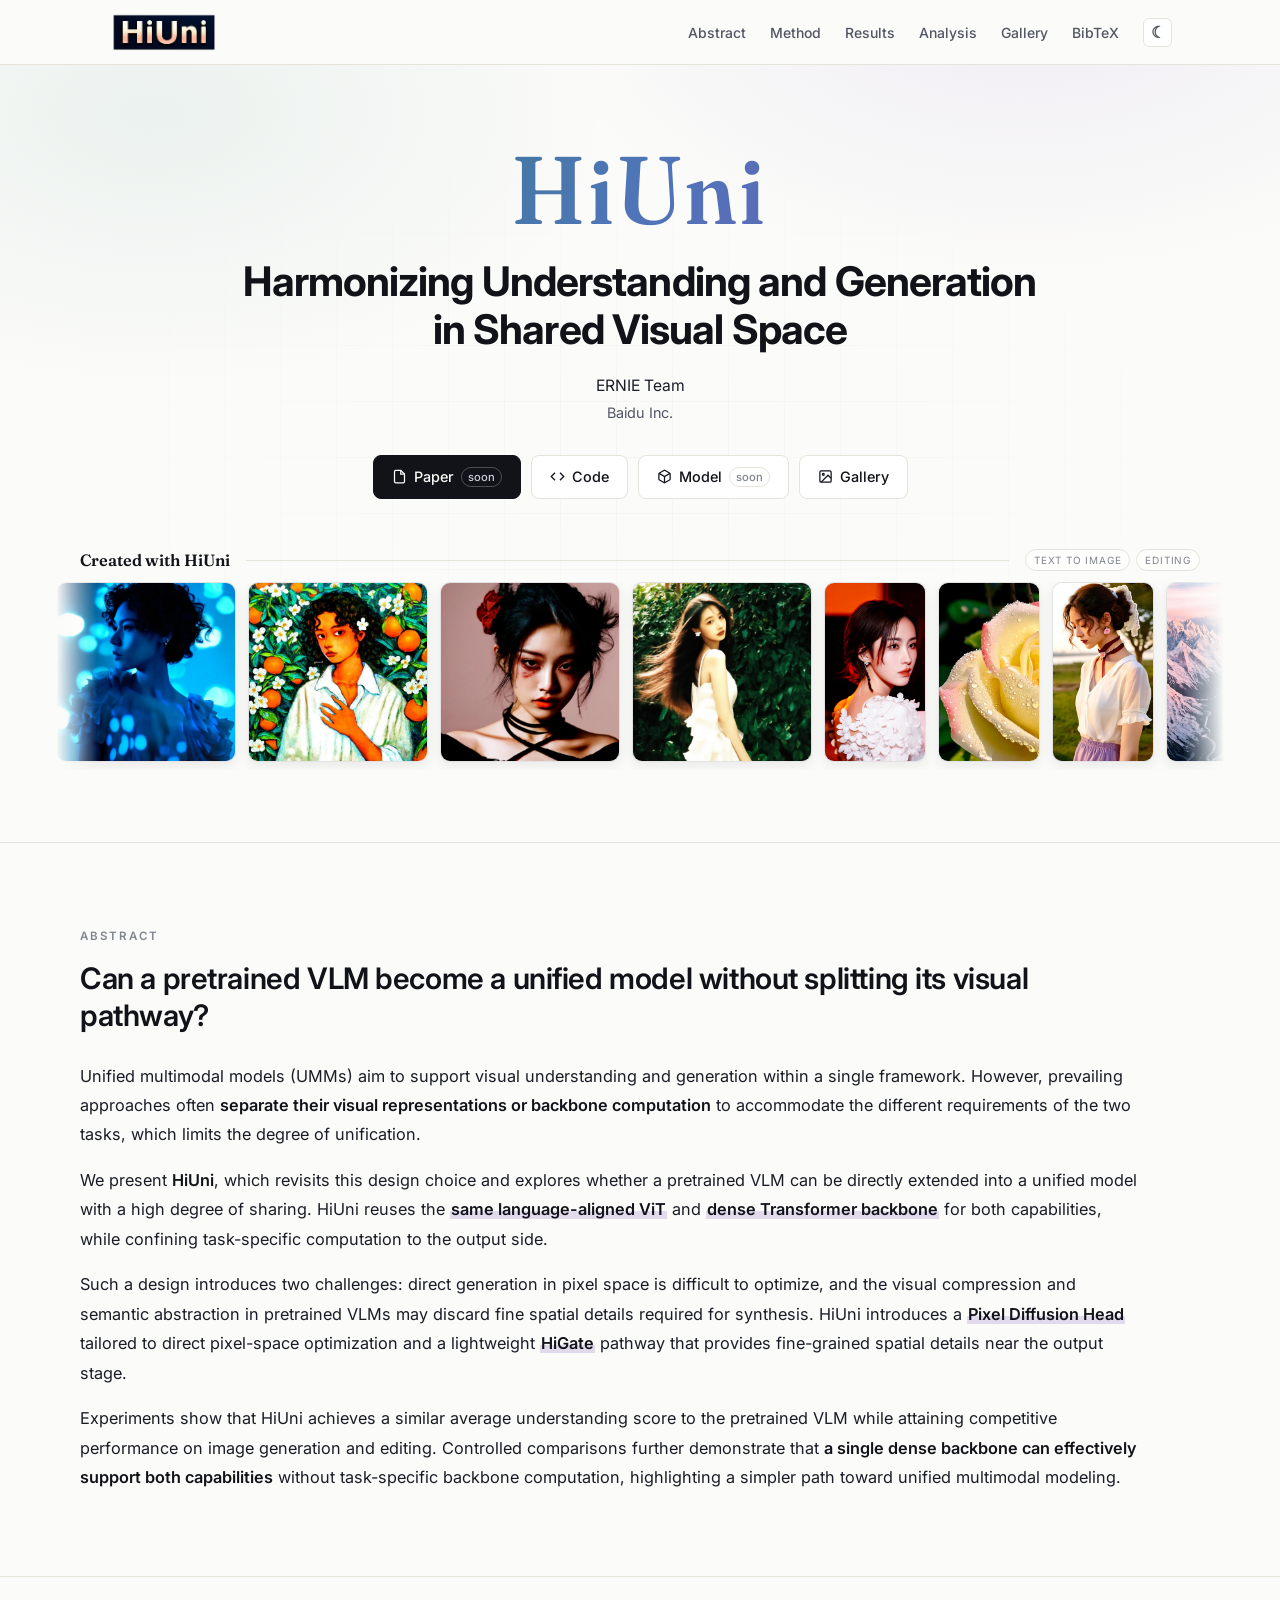
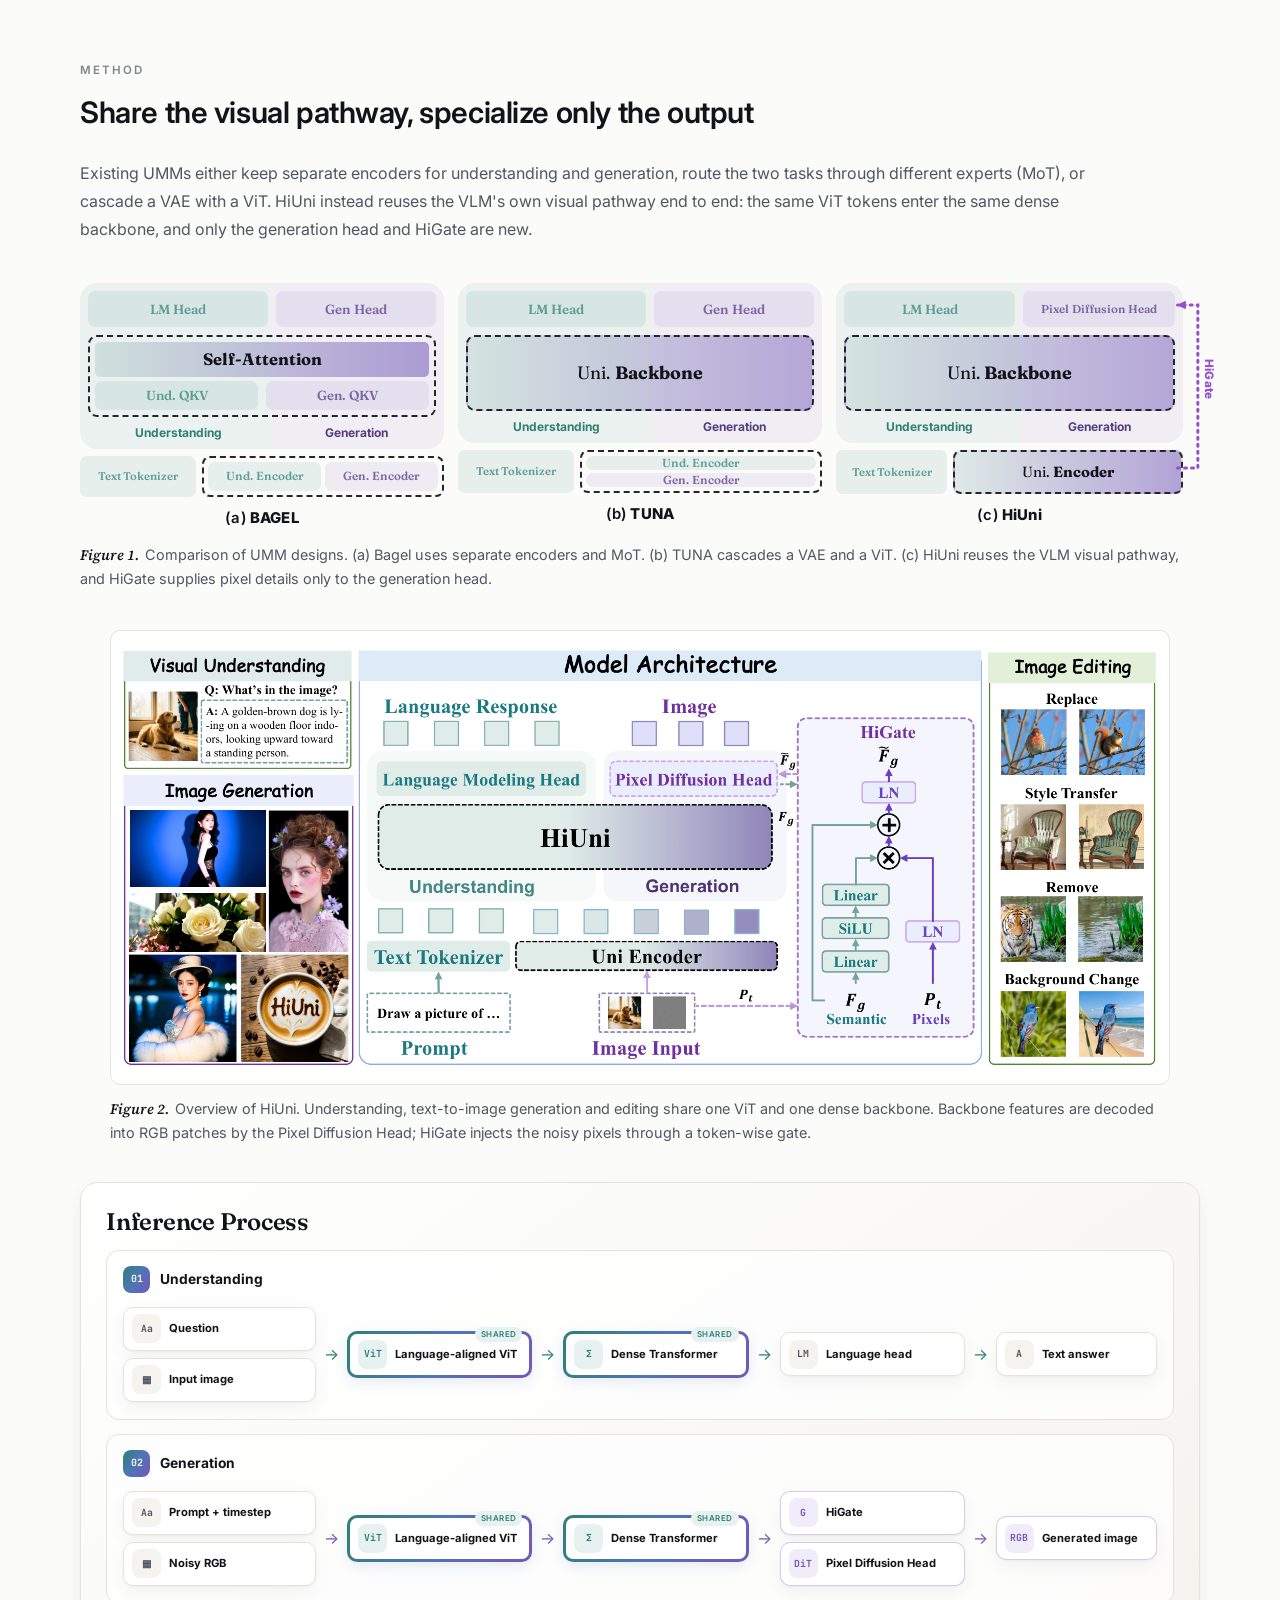
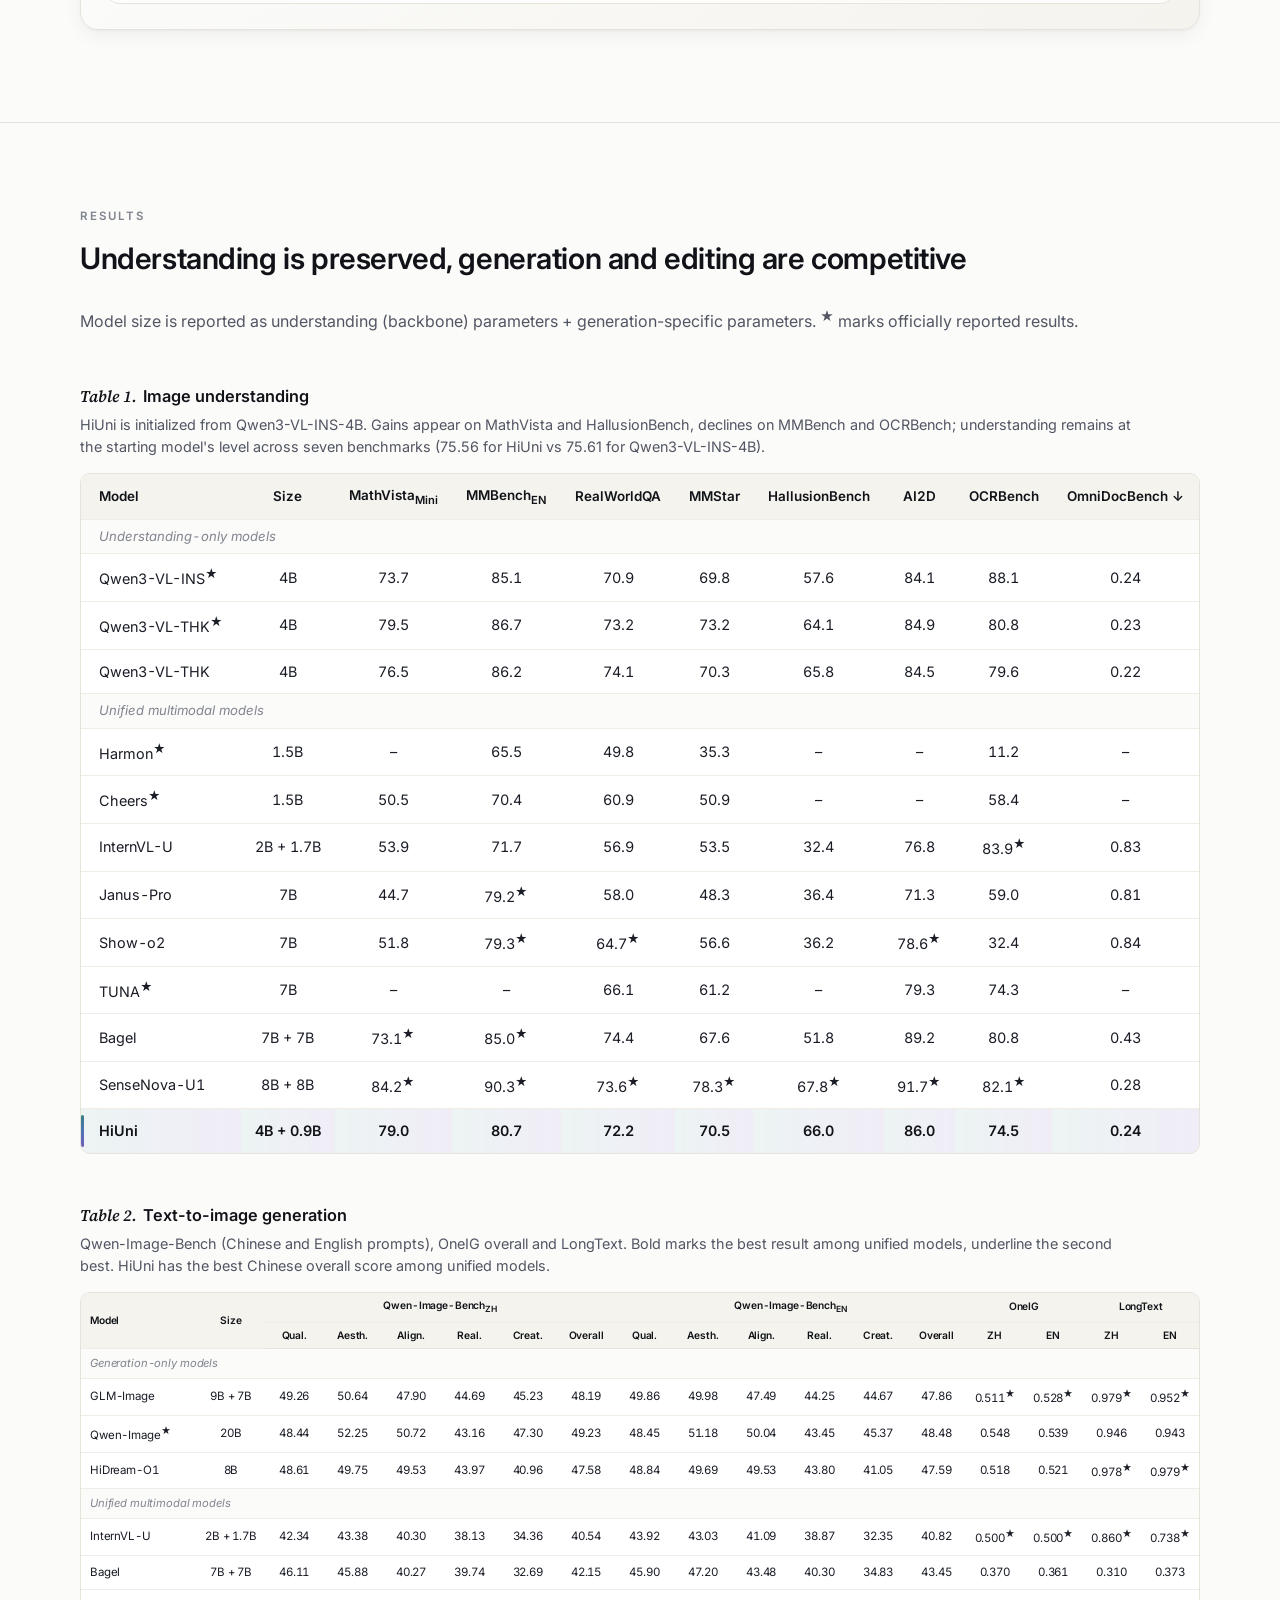
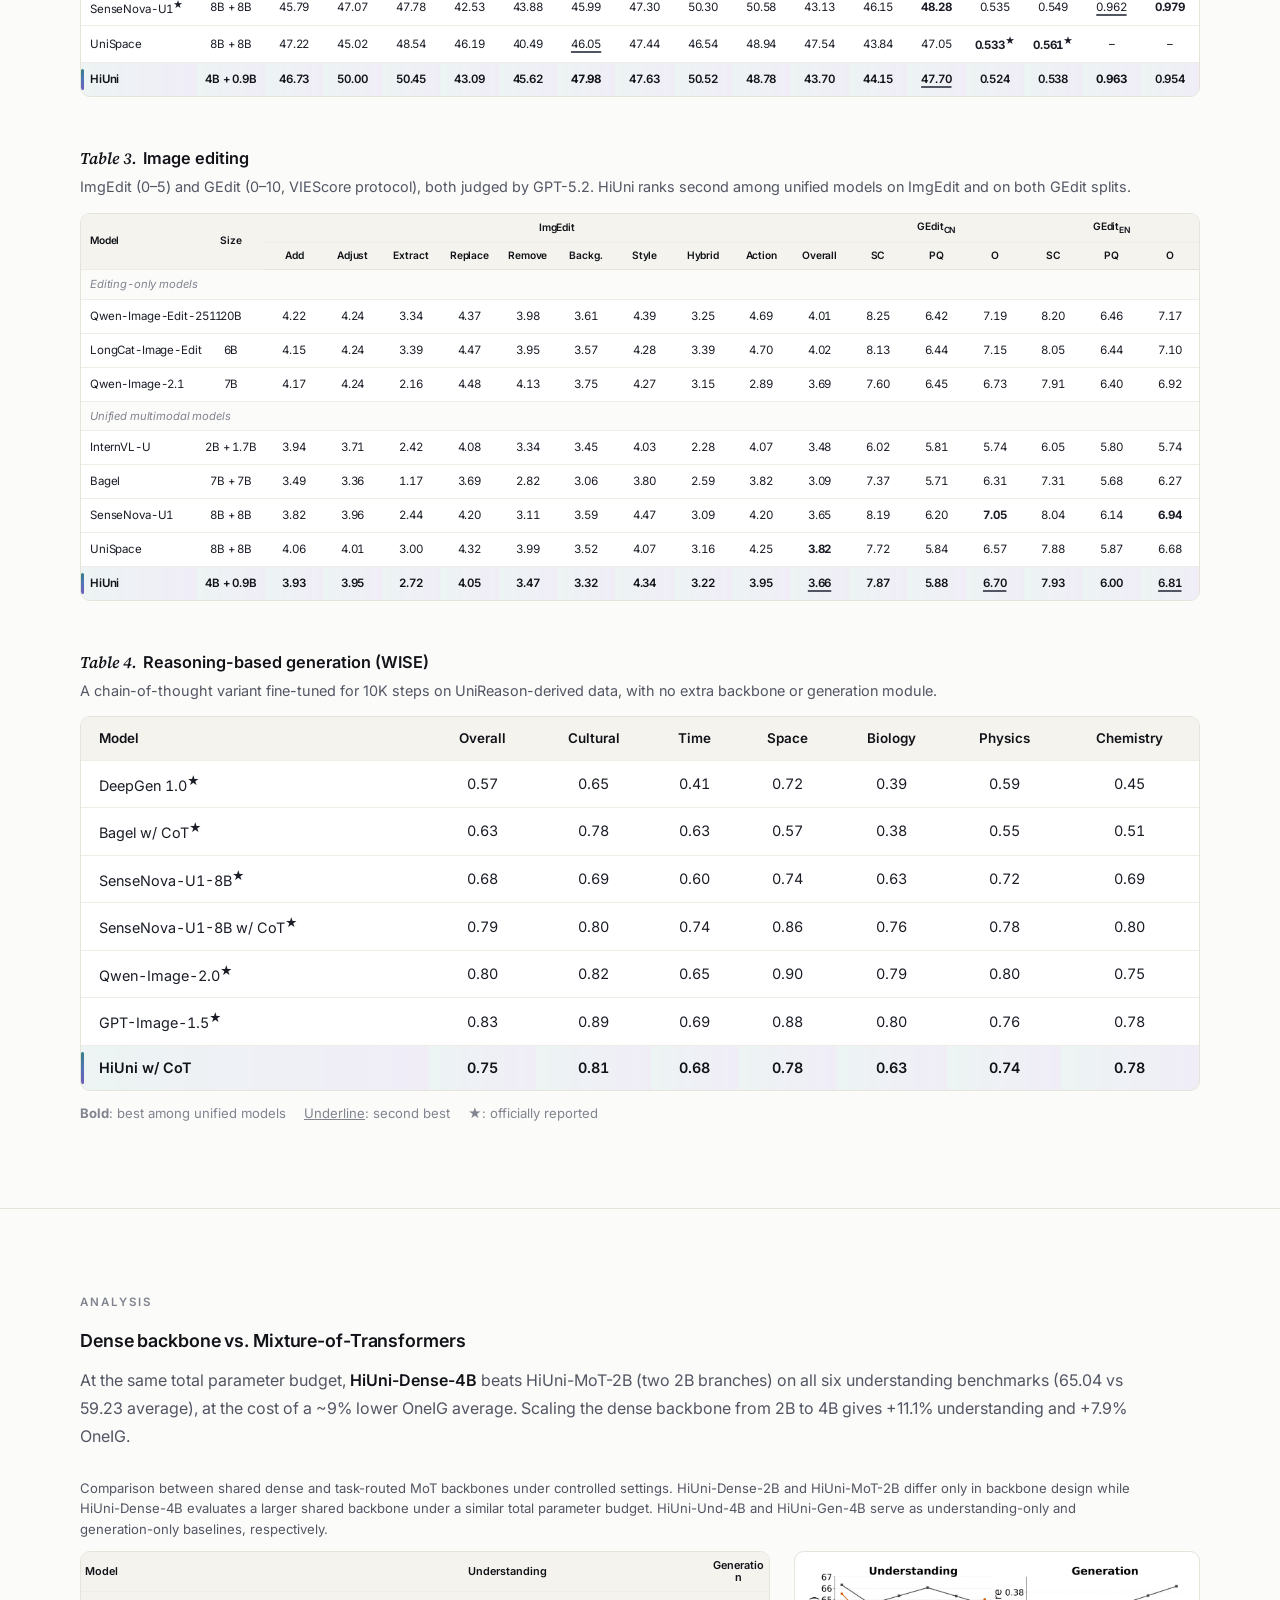
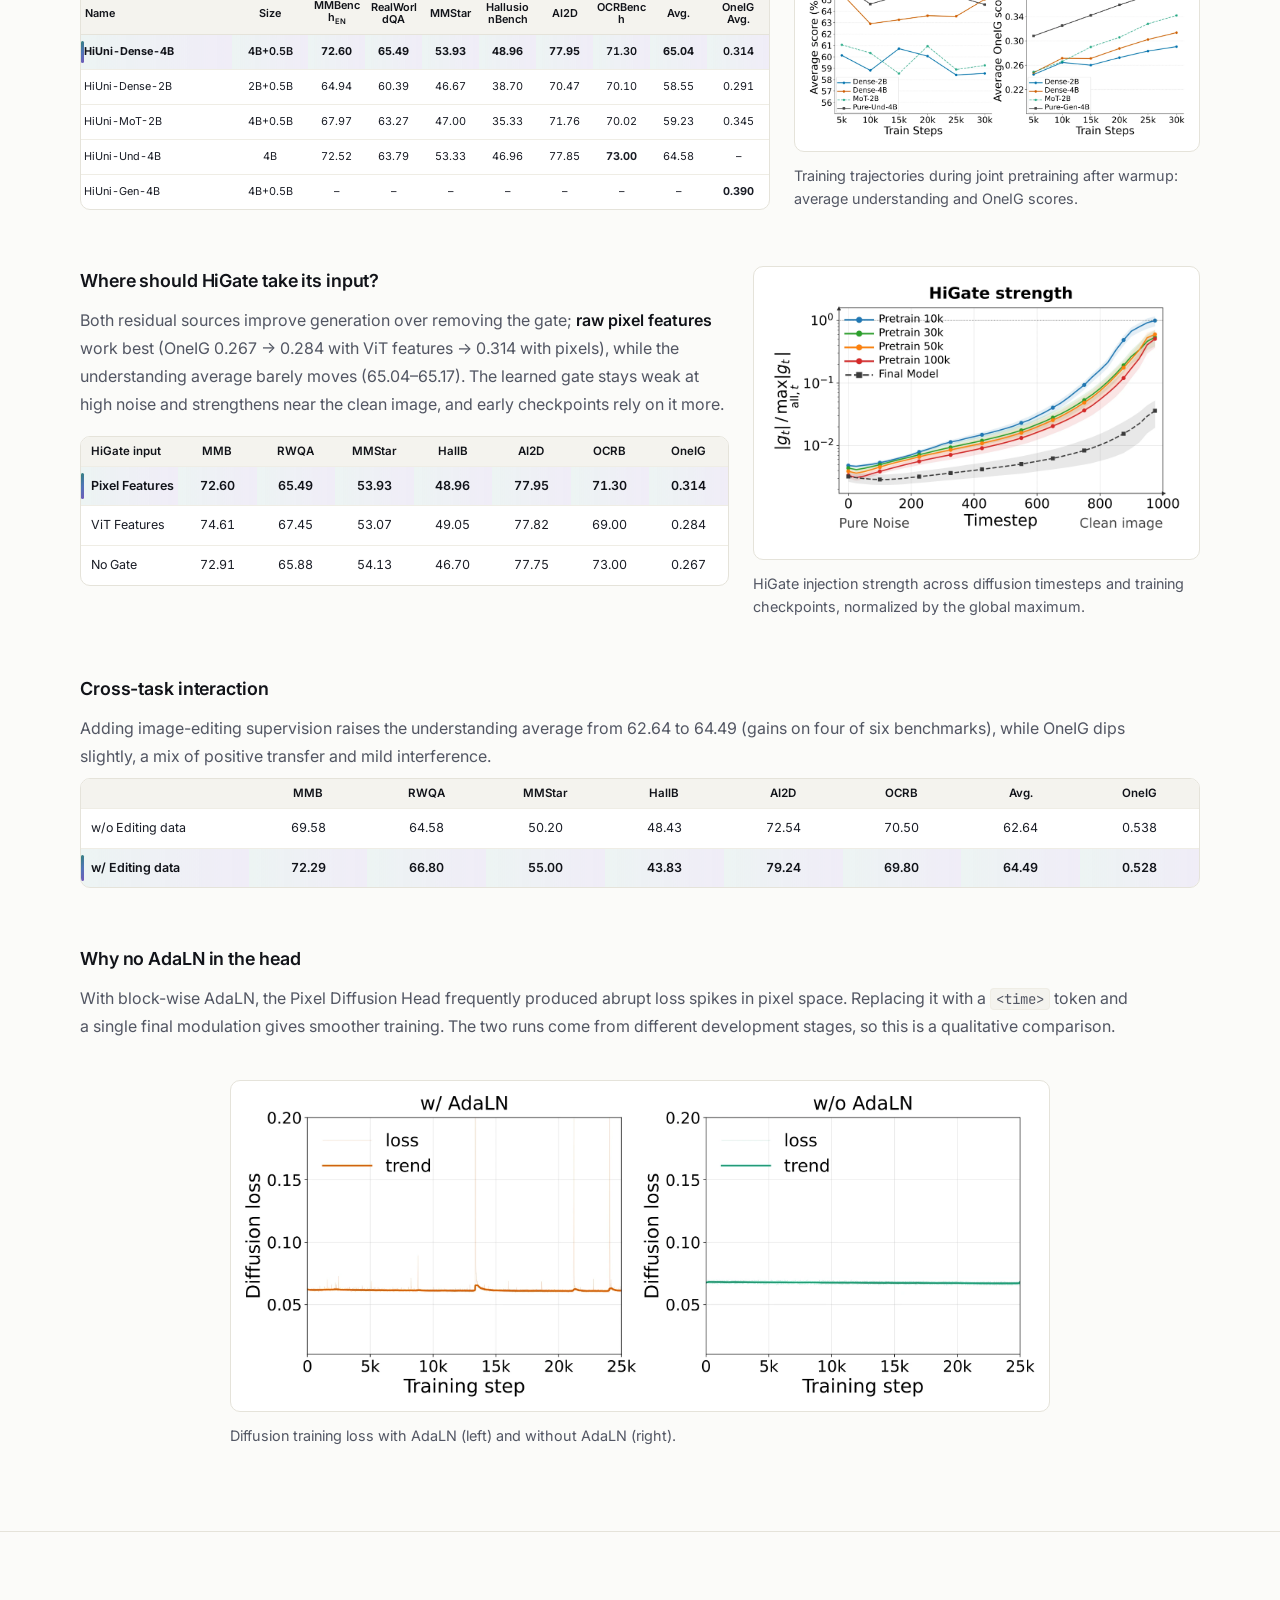
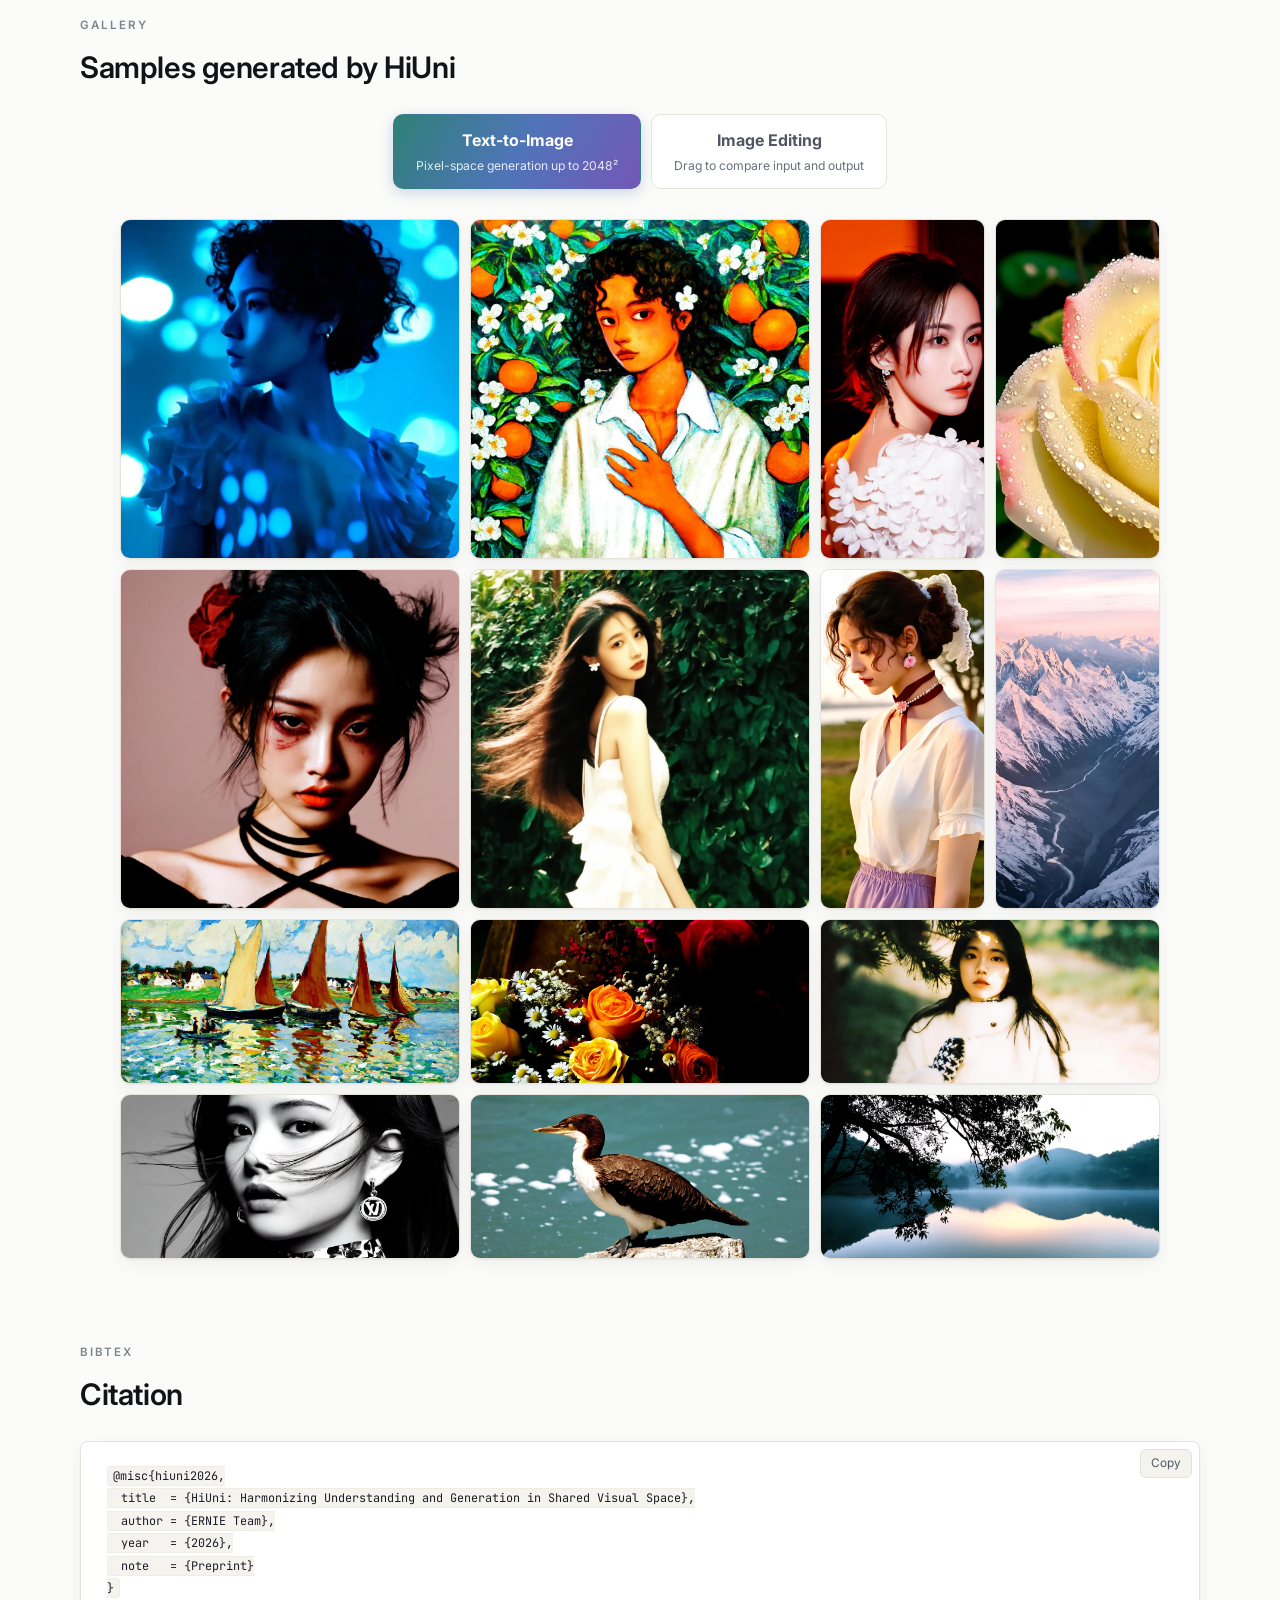
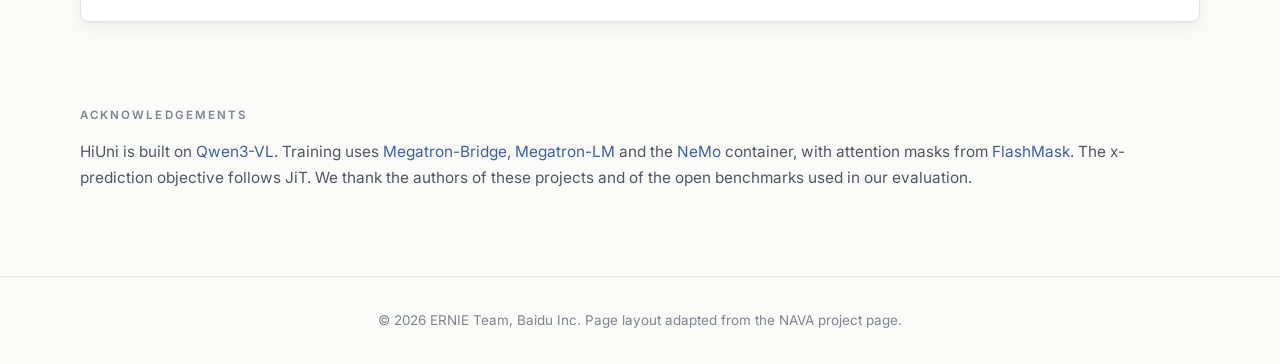
==== docs/index.html @ fa1ceefd "Initial open-source release" ====
<!DOCTYPE html>
<html lang="en" class="no-js">
<head>
<meta charset="UTF-8">
<meta name="viewport" content="width=device-width, initial-scale=1.0">
<meta name="color-scheme" content="light dark">
<title>HiUni · Harmonizing Understanding and Generation in Shared Visual Space</title>
<meta name="description" content="HiUni extends a pretrained VLM into a unified multimodal model: one language-aligned ViT and one dense backbone for image understanding, text-to-image generation and image editing, with a Pixel Diffusion Head and a lightweight HiGate pathway.">
<meta property="og:title" content="HiUni: Harmonizing Understanding and Generation in Shared Visual Space">
<meta property="og:description" content="One ViT, one dense backbone, pixel-space diffusion. Understanding, generation and editing in a single 4B + 0.9B model.">
<meta property="og:image" content="assets/readme/architecture.png">
<link rel="preconnect" href="https://fonts.googleapis.com">
<link rel="preconnect" href="https://fonts.gstatic.com" crossorigin>
<!-- Fonts load without blocking render, so the page stays usable where Google Fonts is slow or blocked. -->
<link rel="stylesheet" href="https://fonts.googleapis.com/css2?family=Inter:wght@400;500;600;700&family=Fraunces:opsz,wght,SOFT@9..144,500;9..144,600&family=Source+Serif+4:ital,opsz,wght@0,8..60,400;0,8..60,600;1,8..60,400;1,8..60,600&family=JetBrains+Mono:wght@400;500&display=swap" media="print" onload="this.media='all'">
<noscript><link rel="stylesheet" href="https://fonts.googleapis.com/css2?family=Inter:wght@400;500;600;700&family=Fraunces:opsz,wght,SOFT@9..144,500;9..144,600&family=Source+Serif+4:ital,opsz,wght@0,8..60,400;0,8..60,600;1,8..60,400;1,8..60,600&family=JetBrains+Mono:wght@400;500&display=swap"></noscript>
<link rel="stylesheet" href="assets/css/style.css?v=20261119-4">
<script>document.documentElement.classList.remove('no-js');</script>
</head>
<body>
<a class="skip-link" href="#abstract">Skip to content</a>

<nav class="nav" aria-label="Primary">
  <div class="nav-inner">
    <div class="nav-identity"><a class="nav-brand" href="#top" aria-label="HiUni home"><img class="nav-brand-logo" src="assets/brand/hiuni-logo.png" alt="HiUni" width="1912" height="823"></a></div>
    <div class="nav-links">
      <a href="#abstract">Abstract</a>
      <a href="#method">Method</a>
      <a href="#results">Results</a>
      <a href="#analysis">Analysis</a>
      <a href="#gallery">Gallery</a>
      <a href="#bibtex">BibTeX</a>
      <button id="theme-toggle" class="theme-toggle" type="button" aria-label="Switch to dark mode" title="Switch to dark mode"><span class="theme-icon" aria-hidden="true">☾</span></button>
    </div>
  </div>
</nav>

<header class="hero" id="top">
  <div class="hero-inner">
    <div class="brand-mark">HiUni</div>
    <h1>Harmonizing Understanding and Generation in Shared Visual Space</h1>
    <p class="authors">ERNIE Team</p>
    <p class="affiliation">Baidu Inc.</p>
    <div class="cta">
      <!-- TODO: replace href with the arXiv URL once available -->
      <a class="btn primary" href="#" aria-disabled="true">
        <svg viewBox="0 0 24 24" fill="none" stroke="currentColor" stroke-width="2" aria-hidden="true"><path d="M14 2H6a2 2 0 0 0-2 2v16a2 2 0 0 0 2 2h12a2 2 0 0 0 2-2V8z"/><polyline points="14 2 14 8 20 8"/></svg>
        <span>Paper</span><span class="soon">soon</span>
      </a>
      <a class="btn" href="https://github.com/ernie-research/HiUni" target="_blank" rel="noopener noreferrer">
        <svg viewBox="0 0 24 24" fill="none" stroke="currentColor" stroke-width="2" aria-hidden="true"><polyline points="16 18 22 12 16 6"/><polyline points="8 6 2 12 8 18"/></svg>
        <span>Code</span>
      </a>
      <!-- TODO: replace href with the Hugging Face model URL -->
      <a class="btn" href="#" aria-disabled="true">
        <svg viewBox="0 0 24 24" fill="none" stroke="currentColor" stroke-width="2" aria-hidden="true"><path d="M21 16V8a2 2 0 0 0-1-1.73l-7-4a2 2 0 0 0-2 0l-7 4A2 2 0 0 0 3 8v8a2 2 0 0 0 1 1.73l7 4a2 2 0 0 0 2 0l7-4A2 2 0 0 0 21 16z"/><polyline points="3.27 6.96 12 12.01 20.73 6.96"/><line x1="12" y1="22.08" x2="12" y2="12"/></svg>
        <span>Model</span><span class="soon">soon</span>
      </a>
      <a class="btn" href="#gallery">
        <svg viewBox="0 0 24 24" fill="none" stroke="currentColor" stroke-width="2" aria-hidden="true"><rect x="3" y="3" width="18" height="18" rx="2"/><circle cx="8.5" cy="8.5" r="1.5"/><polyline points="21 15 16 10 5 21"/></svg>
        <span>Gallery</span>
      </a>
    </div>
  </div>
  <div class="showcase" aria-label="HiUni showcase">
    <div class="showcase-head">
      <span class="showcase-kicker">Created with HiUni</span>
      <span class="showcase-line"></span>
      <span class="showcase-caption"><span>Text to image</span><span>Editing</span></span>
    </div>
    <div class="marquee" aria-hidden="true"><div class="marquee-track" id="marquee-track"></div></div>
  </div>
</header>

<main>
<section id="abstract">
  <div class="container reveal">
    <div class="section-tag">Abstract</div>
    <h2 class="section-title">Can a pretrained VLM become a unified model without splitting its visual pathway?</h2>
    <div class="abstract">
      <p>Unified multimodal models (UMMs) aim to support visual understanding and generation within a single framework. However, prevailing approaches often <b>separate their visual representations or backbone computation</b> to accommodate the different requirements of the two tasks, which limits the degree of unification.</p>
      <p>We present <b>HiUni</b>, which revisits this design choice and explores whether a pretrained VLM can be directly extended into a unified model with a high degree of sharing. HiUni reuses the <span class="kw">same language-aligned ViT</span> and <span class="kw">dense Transformer backbone</span> for both capabilities, while confining task-specific computation to the output side.</p>
      <p>Such a design introduces two challenges: direct generation in pixel space is difficult to optimize, and the visual compression and semantic abstraction in pretrained VLMs may discard fine spatial details required for synthesis. HiUni introduces a <span class="kw">Pixel Diffusion Head</span> tailored to direct pixel-space optimization and a lightweight <span class="kw">HiGate</span> pathway that provides fine-grained spatial details near the output stage.</p>
      <p>Experiments show that HiUni achieves a similar average understanding score to the pretrained VLM while attaining competitive performance on image generation and editing. Controlled comparisons further demonstrate that <b>a single dense backbone can effectively support both capabilities</b> without task-specific backbone computation, highlighting a simpler path toward unified multimodal modeling.</p>
    </div>
  </div>
</section>

<section id="method">
  <div class="container reveal">
    <div class="section-tag">Method</div>
    <h2 class="section-title">Share the visual pathway, specialize only the output</h2>
    <p class="lead">Existing UMMs either keep separate encoders for understanding and generation, route the two tasks through different experts (MoT), or cascade a VAE with a ViT. HiUni instead reuses the VLM's own visual pathway end to end: the same ViT tokens enter the same dense backbone, and only the generation head and HiGate are new.</p>

    <figure class="figure design-comparison">
      <div class="designs-diagram" role="img" aria-label="Comparison of BAGEL, TUNA and HiUni unified multimodal architectures">
        <article class="design-panel design-bagel">
          <div class="design-stage">
            <div class="design-heads">
              <div class="design-module design-und">LM Head</div>
              <div class="design-module design-gen">Gen Head</div>
            </div>
            <div class="design-backbone design-dashed">
              <div class="design-attention">Self-Attention</div>
              <div class="design-qkv"><span class="design-und">Und. QKV</span><span class="design-gen">Gen. QKV</span></div>
            </div>
            <div class="design-task-labels"><span>Understanding</span><span>Generation</span></div>
          </div>
          <div class="design-input-row">
            <div class="design-module design-und">Text Tokenizer</div>
            <div class="design-encoder-pair design-dashed"><span class="design-und">Und. Encoder</span><span class="design-gen">Gen. Encoder</span></div>
          </div>
          <h4><span>(a)</span> BAGEL</h4>
        </article>

        <article class="design-panel design-tuna">
          <div class="design-stage">
            <div class="design-heads">
              <div class="design-module design-und">LM Head</div>
              <div class="design-module design-gen">Gen Head</div>
            </div>
            <div class="design-backbone design-unified design-dashed">Uni. <b>Backbone</b></div>
            <div class="design-task-labels"><span>Understanding</span><span>Generation</span></div>
          </div>
          <div class="design-input-row">
            <div class="design-module design-und">Text Tokenizer</div>
            <div class="design-encoder-stack design-dashed"><span class="design-und">Und. Encoder</span><span class="design-gen">Gen. Encoder</span></div>
          </div>
          <h4><span>(b)</span> TUNA</h4>
        </article>

        <article class="design-panel design-hiuni">
          <svg class="design-higate-route" viewBox="0 0 340 215" preserveAspectRatio="none" aria-hidden="true">
              <defs><marker id="design-higate-arrow" markerWidth="3" markerHeight="3" refX="2.7" refY="1.5" orient="auto"><path d="M0,0 L3,1.5 L0,3 Z"></path></marker></defs>
              <path d="M319 185 H338 V22 H319"></path>
          </svg>
          <span class="design-higate-label">HiGate</span>
          <div class="design-stage">
            <div class="design-heads">
              <div class="design-module design-und">LM Head</div>
              <div class="design-module design-gen design-pixel-head">Pixel Diffusion Head</div>
            </div>
            <div class="design-backbone design-unified design-dashed">Uni. <b>Backbone</b></div>
            <div class="design-task-labels"><span>Understanding</span><span>Generation</span></div>
          </div>
          <div class="design-input-row">
            <div class="design-module design-und">Text Tokenizer</div>
            <div class="design-uni-encoder design-dashed">Uni. <b>Encoder</b></div>
          </div>
          <h4><span>(c)</span> HiUni</h4>
        </article>
      </div>
      <figcaption class="figcaption"><span class="num">Figure 1.</span><span>Comparison of UMM designs. (a) Bagel uses separate encoders and MoT. (b) TUNA cascades a VAE and a ViT. (c) HiUni reuses the VLM visual pathway, and HiGate supplies pixel details only to the generation head.</span></figcaption>
    </figure>
    <figure class="figure">
      <img src="assets/readme/architecture.png" alt="HiUni model architecture: shared ViT and dense backbone, Pixel Diffusion Head and HiGate" loading="lazy" width="2023" height="840">
      <figcaption class="figcaption"><span class="num">Figure 2.</span><span>Overview of HiUni. Understanding, text-to-image generation and editing share one ViT and one dense backbone. Backbone features are decoded into RGB patches by the Pixel Diffusion Head; HiGate injects the noisy pixels through a token-wise gate.</span></figcaption>
    </figure>
    <div class="arch-explorer">
      <div class="arch-head">
        <div class="arch-eyebrow">Inference Process</div>
      </div>
      <div class="arch-stack">
        <figure class="arch-figure arch-understanding">
          <figcaption><span class="arch-figure-index">01</span><strong>Understanding</strong></figcaption>
          <div class="arch-flow">
            <div class="arch-inputs"><div class="arch-node"><span class="arch-icon">Aa</span><strong>Question</strong></div><div class="arch-node"><span class="arch-icon">▦</span><strong>Input image</strong></div></div>
            <span class="arch-arrow">→</span>
            <div class="arch-node is-shared"><span class="arch-icon">ViT</span><strong>Language-aligned ViT</strong><em>Shared</em></div>
            <span class="arch-arrow">→</span>
            <div class="arch-node is-shared arch-backbone"><span class="arch-icon">Σ</span><strong>Dense Transformer</strong><em>Shared</em></div>
            <span class="arch-arrow">→</span>
            <div class="arch-node"><span class="arch-icon">LM</span><strong>Language head</strong></div>
            <span class="arch-arrow">→</span>
            <div class="arch-node arch-output"><span class="arch-icon">A</span><strong>Text answer</strong></div>
          </div>
        </figure>
        <figure class="arch-figure arch-generation">
          <figcaption><span class="arch-figure-index">02</span><strong>Generation</strong></figcaption>
          <div class="arch-flow">
            <div class="arch-inputs"><div class="arch-node"><span class="arch-icon">Aa</span><strong>Prompt + timestep</strong></div><div class="arch-node"><span class="arch-icon">▦</span><strong>Noisy RGB</strong></div></div>
            <span class="arch-arrow">→</span>
            <div class="arch-node is-shared"><span class="arch-icon">ViT</span><strong>Language-aligned ViT</strong><em>Shared</em></div>
            <span class="arch-arrow">→</span>
            <div class="arch-node is-shared arch-backbone"><span class="arch-icon">Σ</span><strong>Dense Transformer</strong><em>Shared</em></div>
            <span class="arch-arrow">→</span>
            <div class="arch-output-stack"><div class="arch-node is-specific"><span class="arch-icon">G</span><strong>HiGate</strong></div><div class="arch-node is-specific"><span class="arch-icon">DiT</span><strong>Pixel Diffusion Head</strong></div></div>
            <span class="arch-arrow">→</span>
            <div class="arch-node is-specific arch-output"><span class="arch-icon">RGB</span><strong>Generated image</strong></div>
          </div>
        </figure>
      </div>
    </div>
  </div>
</section>
<section id="results">
  <div class="container reveal">
    <div class="section-tag">Results</div>
    <h2 class="section-title">Understanding is preserved, generation and editing are competitive</h2>
    <p class="lead">Model size is reported as understanding (backbone) parameters + generation-specific parameters. <sup>★</sup> marks officially reported results.</p>

    <div class="tbl-title"><span class="num">Table 1.</span><span>Image understanding</span></div>
    <p class="tbl-sub">HiUni is initialized from Qwen3-VL-INS-4B. Gains appear on MathVista and HallusionBench, declines on MMBench and OCRBench; understanding remains at the starting model's level across seven benchmarks (75.56 for HiUni vs 75.61 for Qwen3-VL-INS-4B).</p>
    <div class="tbl-wrap"><table>
      <thead><tr><th class="l">Model</th><th>Size</th><th>MathVista<sub>Mini</sub></th><th>MMBench<sub>EN</sub></th><th>RealWorldQA</th><th>MMStar</th><th>HallusionBench</th><th>AI2D</th><th>OCRBench</th><th>OmniDocBench ↓</th></tr></thead>
      <tbody>
        <tr class="group"><td colspan="10">Understanding-only models</td></tr>
        <tr><td class="l">Qwen3-VL-INS<sup>★</sup></td><td>4B</td><td>73.7</td><td>85.1</td><td>70.9</td><td>69.8</td><td>57.6</td><td>84.1</td><td>88.1</td><td>0.24</td></tr>
        <tr><td class="l">Qwen3-VL-THK<sup>★</sup></td><td>4B</td><td>79.5</td><td>86.7</td><td>73.2</td><td>73.2</td><td>64.1</td><td>84.9</td><td>80.8</td><td>0.23</td></tr>
        <tr><td class="l">Qwen3-VL-THK</td><td>4B</td><td>76.5</td><td>86.2</td><td>74.1</td><td>70.3</td><td>65.8</td><td>84.5</td><td>79.6</td><td>0.22</td></tr>
        <tr class="group"><td colspan="10">Unified multimodal models</td></tr>
        <tr><td class="l">Harmon<sup>★</sup></td><td>1.5B</td><td>–</td><td>65.5</td><td>49.8</td><td>35.3</td><td>–</td><td>–</td><td>11.2</td><td>–</td></tr>
        <tr><td class="l">Cheers<sup>★</sup></td><td>1.5B</td><td>50.5</td><td>70.4</td><td>60.9</td><td>50.9</td><td>–</td><td>–</td><td>58.4</td><td>–</td></tr>
        <tr><td class="l">InternVL-U</td><td>2B + 1.7B</td><td>53.9</td><td>71.7</td><td>56.9</td><td>53.5</td><td>32.4</td><td>76.8</td><td>83.9<sup>★</sup></td><td>0.83</td></tr>
        <tr><td class="l">Janus-Pro</td><td>7B</td><td>44.7</td><td>79.2<sup>★</sup></td><td>58.0</td><td>48.3</td><td>36.4</td><td>71.3</td><td>59.0</td><td>0.81</td></tr>
        <tr><td class="l">Show-o2</td><td>7B</td><td>51.8</td><td>79.3<sup>★</sup></td><td>64.7<sup>★</sup></td><td>56.6</td><td>36.2</td><td>78.6<sup>★</sup></td><td>32.4</td><td>0.84</td></tr>
        <tr><td class="l">TUNA<sup>★</sup></td><td>7B</td><td>–</td><td>–</td><td>66.1</td><td>61.2</td><td>–</td><td>79.3</td><td>74.3</td><td>–</td></tr>
        <tr><td class="l">Bagel</td><td>7B + 7B</td><td>73.1<sup>★</sup></td><td>85.0<sup>★</sup></td><td>74.4</td><td>67.6</td><td>51.8</td><td>89.2</td><td>80.8</td><td>0.43</td></tr>
        <tr><td class="l">SenseNova-U1</td><td>8B + 8B</td><td>84.2<sup>★</sup></td><td>90.3<sup>★</sup></td><td>73.6<sup>★</sup></td><td>78.3<sup>★</sup></td><td>67.8<sup>★</sup></td><td>91.7<sup>★</sup></td><td>82.1<sup>★</sup></td><td>0.28</td></tr>
        <tr class="ours"><td class="l">HiUni</td><td>4B + 0.9B</td><td>79.0</td><td>80.7</td><td>72.2</td><td>70.5</td><td>66.0</td><td>86.0</td><td>74.5</td><td>0.24</td></tr>
      </tbody>
    </table></div>
    <div class="tbl-title"><span class="num">Table 2.</span><span>Text-to-image generation</span></div>
    <p class="tbl-sub">Qwen-Image-Bench (Chinese and English prompts), OneIG overall and LongText. Bold marks the best result among unified models, underline the second best. HiUni has the best Chinese overall score among unified models.</p>
    <div class="tbl-wrap tbl-wide"><table>
      <thead>
        <tr><th class="l" rowspan="2">Model</th><th rowspan="2">Size</th><th colspan="6">Qwen-Image-Bench<sub>ZH</sub></th><th colspan="6">Qwen-Image-Bench<sub>EN</sub></th><th colspan="2">OneIG</th><th colspan="2">LongText</th></tr>
        <tr><th>Qual.</th><th>Aesth.</th><th>Align.</th><th>Real.</th><th>Creat.</th><th>Overall</th><th>Qual.</th><th>Aesth.</th><th>Align.</th><th>Real.</th><th>Creat.</th><th>Overall</th><th>ZH</th><th>EN</th><th>ZH</th><th>EN</th></tr>
      </thead>
      <tbody>
        <tr class="group"><td colspan="18">Generation-only models</td></tr>
        <tr><td class="l">GLM-Image</td><td>9B + 7B</td><td>49.26</td><td>50.64</td><td>47.90</td><td>44.69</td><td>45.23</td><td>48.19</td><td>49.86</td><td>49.98</td><td>47.49</td><td>44.25</td><td>44.67</td><td>47.86</td><td>0.511<sup>★</sup></td><td>0.528<sup>★</sup></td><td>0.979<sup>★</sup></td><td>0.952<sup>★</sup></td></tr>
        <tr><td class="l">Qwen-Image<sup>★</sup></td><td>20B</td><td>48.44</td><td>52.25</td><td>50.72</td><td>43.16</td><td>47.30</td><td>49.23</td><td>48.45</td><td>51.18</td><td>50.04</td><td>43.45</td><td>45.37</td><td>48.48</td><td>0.548</td><td>0.539</td><td>0.946</td><td>0.943</td></tr>
        <tr><td class="l">HiDream-O1</td><td>8B</td><td>48.61</td><td>49.75</td><td>49.53</td><td>43.97</td><td>40.96</td><td>47.58</td><td>48.84</td><td>49.69</td><td>49.53</td><td>43.80</td><td>41.05</td><td>47.59</td><td>0.518</td><td>0.521</td><td>0.978<sup>★</sup></td><td>0.979<sup>★</sup></td></tr>
        <tr class="group"><td colspan="18">Unified multimodal models</td></tr>
        <tr><td class="l">InternVL-U</td><td>2B + 1.7B</td><td>42.34</td><td>43.38</td><td>40.30</td><td>38.13</td><td>34.36</td><td>40.54</td><td>43.92</td><td>43.03</td><td>41.09</td><td>38.87</td><td>32.35</td><td>40.82</td><td>0.500<sup>★</sup></td><td>0.500<sup>★</sup></td><td>0.860<sup>★</sup></td><td>0.738<sup>★</sup></td></tr>
        <tr><td class="l">Bagel</td><td>7B + 7B</td><td>46.11</td><td>45.88</td><td>40.27</td><td>39.74</td><td>32.69</td><td>42.15</td><td>45.90</td><td>47.20</td><td>43.48</td><td>40.30</td><td>34.83</td><td>43.45</td><td>0.370</td><td>0.361</td><td>0.310</td><td>0.373</td></tr>
        <tr><td class="l">SenseNova-U1<sup>★</sup></td><td>8B + 8B</td><td>45.79</td><td>47.07</td><td>47.78</td><td>42.53</td><td>43.88</td><td>45.99</td><td>47.30</td><td>50.30</td><td>50.58</td><td>43.13</td><td>46.15</td><td><b>48.28</b></td><td>0.535</td><td>0.549</td><td><u>0.962</u></td><td><b>0.979</b></td></tr>
        <tr><td class="l">UniSpace</td><td>8B + 8B</td><td>47.22</td><td>45.02</td><td>48.54</td><td>46.19</td><td>40.49</td><td><u>46.05</u></td><td>47.44</td><td>46.54</td><td>48.94</td><td>47.54</td><td>43.84</td><td>47.05</td><td><b>0.533</b><sup>★</sup></td><td><b>0.561</b><sup>★</sup></td><td>–</td><td>–</td></tr>
        <tr class="ours"><td class="l">HiUni</td><td>4B + 0.9B</td><td>46.73</td><td>50.00</td><td>50.45</td><td>43.09</td><td>45.62</td><td><b>47.98</b></td><td>47.63</td><td>50.52</td><td>48.78</td><td>43.70</td><td>44.15</td><td><u>47.70</u></td><td>0.524</td><td>0.538</td><td><b>0.963</b></td><td>0.954</td></tr>
      </tbody>
    </table></div>
    <div class="tbl-title"><span class="num">Table 3.</span><span>Image editing</span></div>
    <p class="tbl-sub">ImgEdit (0–5) and GEdit (0–10, VIEScore protocol), both judged by GPT-5.2. HiUni ranks second among unified models on ImgEdit and on both GEdit splits.</p>
    <div class="tbl-wrap tbl-wide"><table>
      <thead>
        <tr><th class="l" rowspan="2">Model</th><th rowspan="2">Size</th><th colspan="10">ImgEdit</th><th colspan="3">GEdit<sub>CN</sub></th><th colspan="3">GEdit<sub>EN</sub></th></tr>
        <tr><th>Add</th><th>Adjust</th><th>Extract</th><th>Replace</th><th>Remove</th><th>Backg.</th><th>Style</th><th>Hybrid</th><th>Action</th><th>Overall</th><th>SC</th><th>PQ</th><th>O</th><th>SC</th><th>PQ</th><th>O</th></tr>
      </thead>
      <tbody>
        <tr class="group"><td colspan="18">Editing-only models</td></tr>
        <tr><td class="l">Qwen-Image-Edit-2511</td><td>20B</td><td>4.22</td><td>4.24</td><td>3.34</td><td>4.37</td><td>3.98</td><td>3.61</td><td>4.39</td><td>3.25</td><td>4.69</td><td>4.01</td><td>8.25</td><td>6.42</td><td>7.19</td><td>8.20</td><td>6.46</td><td>7.17</td></tr>
        <tr><td class="l">LongCat-Image-Edit</td><td>6B</td><td>4.15</td><td>4.24</td><td>3.39</td><td>4.47</td><td>3.95</td><td>3.57</td><td>4.28</td><td>3.39</td><td>4.70</td><td>4.02</td><td>8.13</td><td>6.44</td><td>7.15</td><td>8.05</td><td>6.44</td><td>7.10</td></tr>
        <tr><td class="l">Qwen-Image-2.1</td><td>7B</td><td>4.17</td><td>4.24</td><td>2.16</td><td>4.48</td><td>4.13</td><td>3.75</td><td>4.27</td><td>3.15</td><td>2.89</td><td>3.69</td><td>7.60</td><td>6.45</td><td>6.73</td><td>7.91</td><td>6.40</td><td>6.92</td></tr>
        <tr class="group"><td colspan="18">Unified multimodal models</td></tr>
        <tr><td class="l">InternVL-U</td><td>2B + 1.7B</td><td>3.94</td><td>3.71</td><td>2.42</td><td>4.08</td><td>3.34</td><td>3.45</td><td>4.03</td><td>2.28</td><td>4.07</td><td>3.48</td><td>6.02</td><td>5.81</td><td>5.74</td><td>6.05</td><td>5.80</td><td>5.74</td></tr>
        <tr><td class="l">Bagel</td><td>7B + 7B</td><td>3.49</td><td>3.36</td><td>1.17</td><td>3.69</td><td>2.82</td><td>3.06</td><td>3.80</td><td>2.59</td><td>3.82</td><td>3.09</td><td>7.37</td><td>5.71</td><td>6.31</td><td>7.31</td><td>5.68</td><td>6.27</td></tr>
        <tr><td class="l">SenseNova-U1</td><td>8B + 8B</td><td>3.82</td><td>3.96</td><td>2.44</td><td>4.20</td><td>3.11</td><td>3.59</td><td>4.47</td><td>3.09</td><td>4.20</td><td>3.65</td><td>8.19</td><td>6.20</td><td><b>7.05</b></td><td>8.04</td><td>6.14</td><td><b>6.94</b></td></tr>
        <tr><td class="l">UniSpace</td><td>8B + 8B</td><td>4.06</td><td>4.01</td><td>3.00</td><td>4.32</td><td>3.99</td><td>3.52</td><td>4.07</td><td>3.16</td><td>4.25</td><td><b>3.82</b></td><td>7.72</td><td>5.84</td><td>6.57</td><td>7.88</td><td>5.87</td><td>6.68</td></tr>
        <tr class="ours"><td class="l">HiUni</td><td>4B + 0.9B</td><td>3.93</td><td>3.95</td><td>2.72</td><td>4.05</td><td>3.47</td><td>3.32</td><td>4.34</td><td>3.22</td><td>3.95</td><td><u>3.66</u></td><td>7.87</td><td>5.88</td><td><u>6.70</u></td><td>7.93</td><td>6.00</td><td><u>6.81</u></td></tr>
      </tbody>
    </table></div>
    <div class="tbl-title"><span class="num">Table 4.</span><span>Reasoning-based generation (WISE)</span></div>
    <p class="tbl-sub">A chain-of-thought variant fine-tuned for 10K steps on UniReason-derived data, with no extra backbone or generation module.</p>
    <div class="tbl-wrap"><table>
      <thead><tr><th class="l">Model</th><th>Overall</th><th>Cultural</th><th>Time</th><th>Space</th><th>Biology</th><th>Physics</th><th>Chemistry</th></tr></thead>
      <tbody>
        <tr><td class="l">DeepGen 1.0<sup>★</sup></td><td>0.57</td><td>0.65</td><td>0.41</td><td>0.72</td><td>0.39</td><td>0.59</td><td>0.45</td></tr>
        <tr><td class="l">Bagel w/ CoT<sup>★</sup></td><td>0.63</td><td>0.78</td><td>0.63</td><td>0.57</td><td>0.38</td><td>0.55</td><td>0.51</td></tr>
        <tr><td class="l">SenseNova-U1-8B<sup>★</sup></td><td>0.68</td><td>0.69</td><td>0.60</td><td>0.74</td><td>0.63</td><td>0.72</td><td>0.69</td></tr>
        <tr><td class="l">SenseNova-U1-8B w/ CoT<sup>★</sup></td><td>0.79</td><td>0.80</td><td>0.74</td><td>0.86</td><td>0.76</td><td>0.78</td><td>0.80</td></tr>
        <tr><td class="l">Qwen-Image-2.0<sup>★</sup></td><td>0.80</td><td>0.82</td><td>0.65</td><td>0.90</td><td>0.79</td><td>0.80</td><td>0.75</td></tr>
        <tr><td class="l">GPT-Image-1.5<sup>★</sup></td><td>0.83</td><td>0.89</td><td>0.69</td><td>0.88</td><td>0.80</td><td>0.76</td><td>0.78</td></tr>
        <tr class="ours"><td class="l">HiUni w/ CoT</td><td>0.75</td><td>0.81</td><td>0.68</td><td>0.78</td><td>0.63</td><td>0.74</td><td>0.78</td></tr>
      </tbody>
    </table></div>
    <div class="legend"><span><b>Bold</b>: best among unified models</span><span><u>Underline</u>: second best</span><span>★: officially reported</span></div>
  </div>
</section>

<section id="analysis">
  <div class="container reveal">
    <div class="section-tag">Analysis</div>
    <h3 class="sub-title" style="margin-top:0">Dense backbone vs. Mixture-of-Transformers</h3>
    <p class="lead">At the same total parameter budget, <b>HiUni-Dense-4B</b> beats HiUni-MoT-2B (two 2B branches) on all six understanding benchmarks (65.04 vs 59.23 average), at the cost of a ~9% lower OneIG average. Scaling the dense backbone from 2B to 4B gives +11.1% understanding and +7.9% OneIG.</p>
    <div class="dense-mot-table-wrap">
      <div class="dense-mot-caption">Comparison between shared dense and task-routed MoT backbones under controlled settings. HiUni-Dense-2B and HiUni-MoT-2B differ only in backbone design while HiUni-Dense-4B evaluates a larger shared backbone under a similar total parameter budget. HiUni-Und-4B and HiUni-Gen-4B serve as understanding-only and generation-only baselines, respectively.</div>
      <div class="dense-mot-row">
        <div class="tbl-wrap dense-mot-table">
          <table>
            <colgroup><col class="dense-mot-name"><col class="dense-mot-size"><col span="7"><col class="dense-mot-generation"></colgroup>
            <thead>
              <tr><th class="l" colspan="2">Model</th><th colspan="7">Understanding</th><th>Generation</th></tr>
              <tr><th class="l">Name</th><th>Size</th><th>MMBench<sub>EN</sub></th><th>RealWorldQA</th><th>MMStar</th><th>HallusionBench</th><th>AI2D</th><th>OCRBench</th><th>Avg.</th><th>OneIG Avg.</th></tr>
            </thead>
            <tbody>
              <tr class="ours"><td class="l"><b>HiUni-Dense-4B</b></td><td>4B+0.5B</td><td><b>72.60</b></td><td><b>65.49</b></td><td><b>53.93</b></td><td><b>48.96</b></td><td><b>77.95</b></td><td>71.30</td><td><b>65.04</b></td><td>0.314</td></tr>
              <tr><td class="l">HiUni-Dense-2B</td><td>2B+0.5B</td><td>64.94</td><td>60.39</td><td>46.67</td><td>38.70</td><td>70.47</td><td>70.10</td><td>58.55</td><td>0.291</td></tr>
              <tr><td class="l">HiUni-MoT-2B</td><td>4B+0.5B</td><td>67.97</td><td>63.27</td><td>47.00</td><td>35.33</td><td>71.76</td><td>70.02</td><td>59.23</td><td>0.345</td></tr>
              <tr><td class="l">HiUni-Und-4B</td><td>4B</td><td>72.52</td><td>63.79</td><td>53.33</td><td>46.96</td><td>77.85</td><td><b>73.00</b></td><td>64.58</td><td>–</td></tr>
              <tr><td class="l">HiUni-Gen-4B</td><td>4B+0.5B</td><td>–</td><td>–</td><td>–</td><td>–</td><td>–</td><td>–</td><td>–</td><td><b>0.390</b></td></tr>
            </tbody>
          </table>
        </div>
        <figure class="figure dense-mot-figure">
          <img src="assets/figures/dense_vs_mot.webp" alt="Training curves comparing the dense backbone with the MoT backbone" loading="lazy" width="2200" height="1009">
          <figcaption class="figcaption">Training trajectories during joint pretraining after warmup: average understanding and OneIG scores.</figcaption>
        </figure>
      </div>
    </div>
    <div class="higate-analysis-row">
      <div class="higate-analysis-copy">
        <h3 class="sub-title">Where should HiGate take its input?</h3>
        <p class="lead">Both residual sources improve generation over removing the gate; <b>raw pixel features</b> work best (OneIG 0.267 → 0.284 with ViT features → 0.314 with pixels), while the understanding average barely moves (65.04–65.17). The learned gate stays weak at high noise and strengthens near the clean image, and early checkpoints rely on it more.</p>
        <div class="tbl-wrap analysis-table higate-table"><table>
          <thead><tr><th class="l">HiGate input</th><th>MMB</th><th>RWQA</th><th>MMStar</th><th>HallB</th><th>AI2D</th><th>OCRB</th><th>OneIG</th></tr></thead>
          <tbody>
            <tr class="ours"><td class="l">Pixel Features</td><td>72.60</td><td>65.49</td><td>53.93</td><td>48.96</td><td>77.95</td><td>71.30</td><td>0.314</td></tr>
            <tr><td class="l">ViT Features</td><td>74.61</td><td>67.45</td><td>53.07</td><td>49.05</td><td>77.82</td><td>69.00</td><td>0.284</td></tr>
            <tr><td class="l">No Gate</td><td>72.91</td><td>65.88</td><td>54.13</td><td>46.70</td><td>77.75</td><td>73.00</td><td>0.267</td></tr>
          </tbody>
        </table></div>
      </div>
      <figure class="figure higate-strength-figure">
        <img src="assets/figures/higate_strength.webp" alt="HiGate injection strength across diffusion timesteps and training checkpoints" loading="lazy" width="2200" height="1400">
        <figcaption class="figcaption">HiGate injection strength across diffusion timesteps and training checkpoints, normalized by the global maximum.</figcaption>
      </figure>
    </div>
    <div class="cross-task-analysis">
      <h3 class="sub-title">Cross-task interaction</h3>
      <p class="lead">Adding image-editing supervision raises the understanding average from 62.64 to 64.49 (gains on four of six benchmarks), while OneIG dips slightly, a mix of positive transfer and mild interference.</p>
      <div class="tbl-wrap analysis-table"><table>
        <thead><tr><th class="l"></th><th>MMB</th><th>RWQA</th><th>MMStar</th><th>HallB</th><th>AI2D</th><th>OCRB</th><th>Avg.</th><th>OneIG</th></tr></thead>
        <tbody>
          <tr><td class="l">w/o Editing data</td><td>69.58</td><td>64.58</td><td>50.20</td><td>48.43</td><td>72.54</td><td>70.50</td><td>62.64</td><td>0.538</td></tr>
          <tr class="ours"><td class="l">w/ Editing data</td><td>72.29</td><td>66.80</td><td>55.00</td><td>43.83</td><td>79.24</td><td>69.80</td><td>64.49</td><td>0.528</td></tr>
        </tbody>
      </table></div>
    </div>

    <h3 class="sub-title">Why no AdaLN in the head</h3>
    <p class="lead">With block-wise AdaLN, the Pixel Diffusion Head frequently produced abrupt loss spikes in pixel space. Replacing it with a <code>&lt;time&gt;</code> token and a single final modulation gives smoother training. The two runs come from different development stages, so this is a qualitative comparison.</p>
    <figure class="figure" style="max-width:820px">
      <img src="assets/figures/adaln_loss.webp" alt="Diffusion loss curves with and without AdaLN in the Pixel Diffusion Head" loading="lazy" width="2200" height="849">
      <figcaption class="figcaption">Diffusion training loss with AdaLN (left) and without AdaLN (right).</figcaption>
    </figure>
  </div>
</section>
<section id="gallery">
  <div class="container reveal">
    <div class="section-tag">Gallery</div>
    <h2 class="section-title">Samples generated by HiUni</h2>
    <div class="tabs" role="tablist" aria-label="Gallery categories">
      <button class="tab-btn" role="tab" id="tab-t2i" aria-controls="panel-t2i" aria-selected="true" tabindex="0">
        <span class="tab-title">Text-to-Image</span><span class="tab-desc">Pixel-space generation up to 2048²</span>
      </button>
      <button class="tab-btn" role="tab" id="tab-edit" aria-controls="panel-edit" aria-selected="false" tabindex="-1">
        <span class="tab-title">Image Editing</span><span class="tab-desc">Drag to compare input and output</span>
      </button>
    </div>
    <div class="tab-panel" role="tabpanel" id="panel-t2i" aria-labelledby="tab-t2i" tabindex="0">
      <div class="masonry" id="grid-t2i"></div>
    </div>
    <div class="tab-panel" role="tabpanel" id="panel-edit" aria-labelledby="tab-edit" tabindex="0" hidden>
      <p class="hint">Drag the slider (or focus it and use the arrow keys) to reveal the edited result.</p>
      <div class="edit-grid" id="grid-edit"></div>
    </div>
  </div>
</section>

  <div class="container reveal">
    <div class="section-tag">BibTeX</div>
    <h2 class="section-title">Citation</h2>
    <!-- TODO: replace with the final arXiv BibTeX entry and author list -->
    <div class="code"><pre class="bibtex"><code id="bibtex-text">@misc{hiuni2026,
  title  = {HiUni: Harmonizing Understanding and Generation in Shared Visual Space},
  author = {ERNIE Team},
  year   = {2026},
  note   = {Preprint}
}</code></pre><button class="copy-btn" type="button">Copy</button></div>
  </div>
</section>

<section id="ack">
  <div class="container reveal">
    <div class="section-tag">Acknowledgements</div>
    <p class="ack">HiUni is built on <a href="https://github.com/QwenLM/Qwen3-VL">Qwen3-VL</a>. Training uses <a href="https://github.com/NVIDIA-NeMo/Megatron-Bridge">Megatron-Bridge</a>, <a href="https://github.com/NVIDIA/Megatron-LM">Megatron-LM</a> and the <a href="https://github.com/NVIDIA/NeMo">NeMo</a> container, with attention masks from <a href="https://github.com/PaddlePaddle/FlashMask">FlashMask</a>. The x-prediction objective follows JiT. We thank the authors of these projects and of the open benchmarks used in our evaluation.</p>
  </div>
</section>
</main>

<footer>
  <p>© 2026 ERNIE Team, Baidu Inc. Page layout adapted from the NAVA project page.</p>
</footer>

<div class="lightbox" id="lightbox" role="dialog" aria-modal="true" aria-label="Image viewer">
  <button class="lb-btn lb-close" type="button" aria-label="Close">×</button>
  <button class="lb-btn lb-prev" type="button" aria-label="Previous image">‹</button>
  <img id="lb-img" alt="">
  <button class="lb-btn lb-next" type="button" aria-label="Next image">›</button>
</div>

<script src="assets/js/main.js?v=20261119-2"></script>
</body>
</html>
---- docs/assets/css/style.css ----
:root{
  --paper:#FBFBF9;
  --paper-2:#F4F3EE;
  --line:#E5E3DA;
  --line-2:#EFEDE5;
  --ink:#111319;
  --text:#1A1D26;
  --text-2:#525663;
  --text-3:#80848F;
  --teal:#2F8077;
  --teal-soft:#E7F2F0;
  --violet:#7457B8;
  --violet-soft:#F0ECF9;
  --brand:#3A5FB0;
  --grad:linear-gradient(120deg,#2F8077 0%,#4F75B8 50%,#7457B8 100%);
  --surface:#fff;
  --surface-alpha:rgba(255,255,255,.96);
  --surface-soft-alpha:rgba(255,255,255,.78);
  --nav-bg:rgba(251,251,249,.84);
  --grid-color:rgba(15,18,40,.04);
  --strong-border:#24262d;
  --radius:10px;
  --maxw:1120px;
  --shadow-1:0 1px 2px rgba(15,18,40,.04),0 6px 18px rgba(15,18,40,.05);
  --shadow-2:0 2px 8px rgba(15,18,40,.06),0 18px 36px rgba(15,18,40,.08);
}
[data-theme=dark]{
  --paper:#101217;--paper-2:#191C23;--line:#30343E;--line-2:#252932;
  --ink:#F3F4F7;--text:#E2E4EA;--text-2:#B1B5C0;--text-3:#858B98;
  --teal:#66B9AE;--teal-soft:#18342F;--violet:#AD91E4;--violet-soft:#2B2340;--brand:#8FB1F2;
  --grad:linear-gradient(120deg,#66B9AE 0%,#7D9DDC 50%,#AD91E4 100%);
  --surface:#181B22;--surface-alpha:rgba(24,27,34,.96);--surface-soft-alpha:rgba(24,27,34,.82);
  --nav-bg:rgba(16,18,23,.88);--grid-color:rgba(255,255,255,.035);--strong-border:#C4C8D2;
  --shadow-1:0 1px 2px rgba(0,0,0,.22),0 6px 18px rgba(0,0,0,.18);
  --shadow-2:0 2px 8px rgba(0,0,0,.25),0 18px 36px rgba(0,0,0,.22);
}
*{margin:0;padding:0;box-sizing:border-box}
html{scroll-behavior:smooth}
body{
  font-family:'Inter',-apple-system,BlinkMacSystemFont,'Segoe UI','PingFang SC','Microsoft YaHei',sans-serif;
  font-size:16.5px;color:var(--text);background:var(--paper);line-height:1.65;
  -webkit-font-smoothing:antialiased;text-rendering:optimizeLegibility;
}
img{max-width:100%;height:auto;display:block}
a{color:var(--brand);text-decoration:none;transition:color .15s}
a:hover{color:#23428A}
em,i{font-family:'Source Serif 4',Georgia,serif;font-style:italic}
code{font-family:'JetBrains Mono',ui-monospace,monospace;font-size:.88em;background:var(--paper-2);border:1px solid var(--line-2);padding:1px 5px;border-radius:4px}
:focus-visible{outline:2px solid var(--brand);outline-offset:2px;border-radius:4px}
.skip-link{position:absolute;left:-9999px;top:8px;background:var(--surface);padding:8px 12px;z-index:200}
.skip-link:focus{left:8px}

/* nav */
.nav{position:sticky;top:0;z-index:50;backdrop-filter:saturate(180%) blur(14px);-webkit-backdrop-filter:saturate(180%) blur(14px);background:var(--nav-bg);border-bottom:1px solid var(--line)}
.nav-inner{max-width:var(--maxw);margin:0 auto;padding:8px 28px;display:flex;align-items:center;justify-content:space-between}
.nav-identity{display:flex;align-items:center;gap:12px}
.nav-brand{display:flex;align-items:center;color:var(--ink)}
.nav-brand-logo{display:block;width:112px;height:auto}
.nav-links{display:flex;align-items:center;gap:24px}
.nav-links a{color:var(--text-2);font-size:14px;font-weight:500}
.nav-links a:hover{color:var(--ink)}
.theme-toggle{display:grid;place-items:center;width:29px;height:29px;padding:0;font:inherit;font-size:16px;font-weight:600;line-height:1;color:var(--text-2);background:var(--surface);border:1px solid var(--line);border-radius:6px;cursor:pointer}
.theme-toggle:hover{color:var(--ink);border-color:var(--text-3)}

/* hero */
.hero{position:relative;overflow:hidden;padding:76px 28px 64px;text-align:center;border-bottom:1px solid var(--line)}
.hero::before{content:"";position:absolute;inset:0;pointer-events:none;background:
  radial-gradient(760px 440px at 80% -10%,rgba(116,87,184,.09),transparent 65%),
  radial-gradient(700px 420px at 12% 6%,rgba(47,128,119,.08),transparent 65%)}
.hero::after{content:"";position:absolute;inset:0;pointer-events:none;opacity:.7;
  background-image:linear-gradient(var(--grid-color) 1px,transparent 1px),linear-gradient(90deg,var(--grid-color) 1px,transparent 1px);
  background-size:56px 56px;
  mask-image:radial-gradient(ellipse 70% 60% at center,#000 0%,transparent 75%);
  -webkit-mask-image:radial-gradient(ellipse 70% 60% at center,#000 0%,transparent 75%)}
.hero-inner{position:relative;z-index:1;max-width:960px;margin:0 auto}
.brand-mark{font-family:'Fraunces',Georgia,serif;font-weight:600;font-size:clamp(3.4rem,9vw,6rem);line-height:1;letter-spacing:.04em;margin-bottom:20px;
  background:var(--grad);-webkit-background-clip:text;background-clip:text;color:transparent;font-variation-settings:"opsz" 144,"SOFT" 50}
.hero h1{color:var(--ink);font-weight:700;font-size:clamp(1.7rem,3.8vw,2.55rem);line-height:1.18;letter-spacing:-.022em;margin:0 auto 20px;max-width:820px}
.hero .sub{font-size:1.02rem;color:var(--text-2);max-width:640px;margin:0 auto 28px}
.hero .sub b{color:var(--ink);font-weight:600}
.hero-count{display:inline-block;font-family:'Fraunces',Georgia,serif;font-size:1.22em;font-weight:600;line-height:1;background:var(--grad);-webkit-background-clip:text;background-clip:text;color:transparent}
.authors{font-size:.98rem;color:var(--text);margin-bottom:2px}
.affiliation{font-size:.9rem;color:var(--text-2);margin-bottom:30px}
.cta{display:flex;gap:10px;justify-content:center;flex-wrap:wrap}
.btn{display:inline-flex;align-items:center;gap:7px;padding:9px 18px;border-radius:8px;font-size:.9rem;font-weight:500;border:1px solid var(--line);background:var(--surface);color:var(--ink);transition:all .15s ease}
.btn:hover{border-color:var(--text-3);color:var(--ink);transform:translateY(-1px);box-shadow:var(--shadow-1)}
.btn.primary{background:var(--ink);color:var(--paper);border-color:var(--ink)}
.btn.primary:hover{filter:brightness(.88);color:var(--paper)}
.btn svg{width:15px;height:15px}
.btn .soon{font-size:.7rem;color:var(--text-3);border:1px solid var(--line);border-radius:999px;padding:0 6px}
.btn.primary .soon{color:#C9CCD6;border-color:rgba(255,255,255,.25)}

/* showcase */
.showcase{position:relative;z-index:1;margin:48px auto 0;max-width:1440px;padding:0 28px 8px}
.showcase-head{display:flex;align-items:center;gap:16px;max-width:1120px;margin:0 auto 8px;text-align:left}
.showcase-kicker{color:var(--ink);font-family:'Fraunces',Georgia,serif;font-size:1.02rem;font-weight:600;letter-spacing:-.005em;white-space:nowrap}
.showcase-line{height:1px;flex:1;background:var(--line)}
.showcase-caption{display:flex;gap:6px;white-space:nowrap}
.showcase-caption span{color:var(--text-3);font-size:10px;line-height:1;letter-spacing:.08em;text-transform:uppercase;border:1px solid var(--line);border-radius:999px;padding:5px 8px;background:var(--surface-soft-alpha)}
.marquee{position:relative;overflow:hidden;padding:0 0 8px;
  mask-image:linear-gradient(90deg,transparent,#000 3.5%,#000 96.5%,transparent);
  -webkit-mask-image:linear-gradient(90deg,transparent,#000 3.5%,#000 96.5%,transparent)}
.marquee-track{display:flex;align-items:stretch;width:max-content;height:180px;animation:scroll 92s linear infinite;will-change:transform}
.marquee-sheet{display:flex;align-items:stretch;flex:none;height:180px;gap:12px;padding-right:12px}
.marquee:hover .marquee-track{animation-play-state:paused}
.showcase .marquee .marquee-track .marquee-sheet img{display:block;width:auto!important;height:180px!important;min-height:180px;max-height:180px;max-width:none;flex:0 0 auto;align-self:stretch;border-radius:10px;border:1px solid rgba(17,19,25,.12);background:#fff;box-shadow:0 4px 14px rgba(15,18,40,.08);object-fit:cover;transition:box-shadow .25s ease}
.marquee img:hover{box-shadow:0 10px 22px rgba(15,18,40,.13)}
@keyframes scroll{from{transform:translateX(0)}to{transform:translateX(-50%)}}
/* sections */
section{padding:84px 28px;scroll-margin-top:72px}
section + section{border-top:1px solid var(--line)}
.container{max-width:var(--maxw);margin:0 auto}
.section-tag{font-size:11.5px;letter-spacing:.18em;text-transform:uppercase;color:var(--text-3);font-weight:600;margin-bottom:14px}
.section-title{color:var(--ink);font-weight:600;font-size:clamp(1.5rem,2.4vw,1.85rem);line-height:1.25;letter-spacing:-.014em;margin-bottom:28px;max-width:1060px}
.lead{color:var(--text-2);font-size:1rem;line-height:1.75;max-width:1060px;margin-bottom:8px}
.lead b{color:var(--ink);font-weight:600}
h3.sub-title{color:var(--ink);font-size:1.12rem;font-weight:600;margin:56px 0 10px;letter-spacing:-.006em}

/* architecture */
.arch-explorer{margin:38px 0 8px;padding:25px;border:1px solid var(--line);border-radius:18px;background:linear-gradient(145deg,var(--surface-alpha),var(--paper-2));box-shadow:var(--shadow-1);overflow:hidden}
.arch-head .arch-eyebrow{font-family:'Fraunces',Georgia,serif;font-size:1.5rem;line-height:1.15;letter-spacing:-.01em;color:var(--ink);font-weight:600;margin-bottom:14px}
.arch-head h3{font-family:'Fraunces',Georgia,serif;font-size:1.48rem;line-height:1.2;color:var(--ink);font-weight:600;letter-spacing:-.01em}
.arch-head p{color:var(--text-2);font-size:.86rem;line-height:1.55;margin-top:5px}
.arch-stack{display:grid;gap:14px;margin-top:13px}
.arch-figure{margin:0;padding:15px 16px 17px;border:1px solid var(--line);border-radius:13px;background:var(--surface-soft-alpha);overflow-x:auto}
.arch-figure figcaption{display:flex;align-items:center;gap:10px;margin-bottom:14px}
.arch-figure-index{display:grid;place-items:center;flex:0 0 27px;width:27px;height:27px;border-radius:8px;background:var(--grad);color:#fff;font:600 .62rem/1 'JetBrains Mono',monospace}
.arch-figure figcaption>span:last-child{display:flex;flex-direction:column}
.arch-figure figcaption strong{color:var(--ink);font-size:.86rem;line-height:1.25}
.arch-figure figcaption small{color:var(--text-3);font-size:.7rem;line-height:1.4;margin-top:2px}
.arch-flow{display:grid;grid-template-columns:1.2fr auto 1.15fr auto 1.15fr auto 1.15fr auto 1fr;align-items:center;gap:8px;min-width:990px}
.arch-inputs,.arch-output-stack{display:grid;gap:7px}
.arch-node{position:relative;display:flex;align-items:center;gap:8px;min-width:0;min-height:44px;padding:6px 8px;border:1px solid var(--line);border-radius:10px;background:var(--surface);color:var(--ink);box-shadow:var(--shadow-1)}
.arch-node.is-shared{border:3px solid transparent;background:linear-gradient(var(--surface),var(--surface)) padding-box,var(--grad) border-box;box-shadow:0 4px 13px rgba(79,117,184,.14)}
.arch-node.is-specific{border-color:rgba(116,87,184,.3)}
.arch-node .arch-icon{display:grid;place-items:center;flex:0 0 29px;width:29px;height:29px;border-radius:8px;background:var(--paper-2);color:var(--text-2);font:700 .61rem/1 'JetBrains Mono',monospace}
.arch-node.is-shared .arch-icon{color:var(--teal);background:var(--teal-soft)}
.arch-node.is-specific .arch-icon{color:var(--violet);background:var(--violet-soft)}
.arch-node strong{font-size:.7rem;line-height:1.18;font-weight:700;white-space:normal}
.arch-node em{position:absolute;top:-7px;right:7px;padding:2px 6px;border-radius:999px;background:var(--teal-soft);color:var(--teal);font:600 8px/1.35 'Inter',sans-serif;font-style:normal;text-transform:uppercase;letter-spacing:.06em}
.arch-arrow{color:var(--text-3);font-size:1rem;text-align:center}
.arch-understanding .arch-arrow{color:var(--teal)}
.arch-generation .arch-arrow{color:var(--violet)}

/* abstract */
.abstract{font-size:1.02rem;line-height:1.8;color:var(--text);max-width:1060px}
.abstract p + p{margin-top:1em}
.abstract b{color:var(--ink);font-weight:600}
.kw{background:linear-gradient(180deg,transparent 62%,rgba(116,87,184,.20) 62%);font-weight:600;color:var(--ink);padding:0 1px}

/* figures */
.figure{margin:40px auto 0;max-width:1060px}
.figure img{width:100%;border-radius:var(--radius);border:1px solid var(--line);background:var(--surface);padding:12px}
.figcaption{margin-top:12px;font-size:.9rem;color:var(--text-2);line-height:1.6}
.figcaption .num,.tbl-title .num{font-family:'Source Serif 4',serif;font-style:italic;font-weight:600;color:var(--ink);margin-right:6px}
.fig-row{display:grid;grid-template-columns:1.45fr 1fr;gap:24px;align-items:start;margin-top:28px}
.fig-row .figure{margin:0;max-width:none}
.higate-analysis-row{display:grid;grid-template-columns:1.45fr 1fr;gap:24px;align-items:stretch;margin-top:56px}
.higate-analysis-copy{min-width:0}
.higate-analysis-copy .sub-title{margin-top:0}
.higate-table{margin-top:18px}
.analysis-table{overflow-x:hidden}
.analysis-table table{table-layout:fixed;min-width:0}
.analysis-table thead th{padding:8px 5px;font-size:.72rem;line-height:1.15;white-space:normal;overflow-wrap:anywhere}
.analysis-table tbody td{padding:9px 5px;font-size:.78rem}
.analysis-table th:first-child,.analysis-table td:first-child{width:15%;padding-left:10px}
.higate-strength-figure{display:flex;flex-direction:column;justify-content:space-between;min-width:0;margin:0;max-width:none}
.higate-strength-figure img{flex:0 0 auto}
.cross-task-analysis .sub-title{margin-top:56px}

/* Figure 1: architecture comparison rebuilt in HTML */
.design-comparison{max-width:1120px}
.designs-diagram{display:grid;grid-template-columns:repeat(3,minmax(0,1fr));gap:14px}
.design-panel{position:relative;min-width:0;color:var(--ink);font-family:'Fraunces',Georgia,serif}
.design-stage{padding:8px 8px 6px;border-radius:17px;background:linear-gradient(90deg,rgba(47,128,119,.08) 0 53%,rgba(116,87,184,.08) 53% 100%)}
.design-heads,.design-task-labels{display:grid;grid-template-columns:53fr 47fr;gap:8px}
.design-module,.design-qkv span,.design-encoder-pair span,.design-encoder-stack span{display:flex;align-items:center;justify-content:center;min-height:36px;border-radius:7px;font-size:.83rem;font-weight:600;text-align:center;line-height:1.12}
.design-und{color:rgba(47,128,119,.72);background:rgba(47,128,119,.10)}
.design-gen{color:rgba(92,67,145,.78);background:rgba(116,87,184,.10)}
.design-dashed{border:2px dashed var(--strong-border)}
.design-backbone{margin-top:8px;padding:5px;border-radius:9px}
.design-attention{display:flex;align-items:center;justify-content:center;min-height:35px;border-radius:5px;background:linear-gradient(90deg,rgba(47,128,119,.15),rgba(116,87,184,.55));font-size:1.03rem;font-weight:700}
.design-qkv{display:grid;grid-template-columns:1fr 1fr;gap:8px;margin-top:4px}
.design-qkv span{min-height:29px;font-size:.82rem}
.design-unified{display:flex;align-items:center;justify-content:center;min-height:76px;background:linear-gradient(90deg,rgba(47,128,119,.12),rgba(116,87,184,.48));font-size:1.12rem;font-weight:400}
.design-unified b,.design-uni-encoder b{font-weight:700;margin-left:.25em}
.design-task-labels{padding-top:6px;font-family:'Inter',sans-serif;font-size:.75rem;font-weight:700;text-align:center}
.design-task-labels span{display:flex;align-items:center;justify-content:center;min-width:0}
.design-task-labels span:first-child{color:var(--teal)}
.design-task-labels span:last-child{color:#563C80}
.design-input-row{display:grid;grid-template-columns:32% 1fr;gap:6px;align-items:stretch;margin-top:7px}
.design-input-row>.design-module{font-size:.7rem;white-space:nowrap}
.design-encoder-pair{display:grid;grid-template-columns:1fr 1fr;gap:4px;padding:4px;border-radius:8px}
.design-encoder-pair span,.design-encoder-stack span{min-height:29px;font-size:.73rem}
.design-encoder-stack{display:grid;grid-template-rows:1fr 1fr;gap:3px;padding:4px;border-radius:8px}
.design-encoder-stack span{min-height:14px}
.design-uni-encoder{display:flex;align-items:center;justify-content:center;border-radius:8px;background:linear-gradient(90deg,rgba(47,128,119,.14),rgba(116,87,184,.54));font-size:.92rem;line-height:1;min-height:44px}
.design-panel h4{margin-top:9px;text-align:center;font-family:'Inter',sans-serif;font-size:.93rem;font-weight:800;letter-spacing:.01em}
.design-panel h4 span{font-weight:600}
.design-hiuni{padding-right:17px}
.design-pixel-head{font-size:.72rem;white-space:nowrap}
.design-higate-route{position:absolute;z-index:3;inset:0 0 auto 0;width:100%;height:215px;overflow:visible;pointer-events:none}
.design-higate-route path{fill:none;stroke:#9650CC;stroke-width:3;stroke-dasharray:2 5;stroke-linecap:round;vector-effect:non-scaling-stroke;marker-end:url(#design-higate-arrow)}
.design-higate-route marker path{fill:#9650CC;stroke:none}
.design-higate-label{position:absolute;z-index:4;right:-18px;top:76px;color:#9650CC;font-family:'Inter',sans-serif;font-size:.73rem;font-weight:800;letter-spacing:.02em;writing-mode:vertical-rl}
.design-panel:hover .design-stage{box-shadow:inset 0 0 0 1px rgba(79,117,184,.08)}
[data-theme=dark] .design-und{color:#83C7BD;background:rgba(102,185,174,.12)}
[data-theme=dark] .design-gen{color:#C0A8EC;background:rgba(173,145,228,.13)}
[data-theme=dark] .design-task-labels span:last-child{color:#B99FE7}
[data-theme=dark] .figure img{filter:brightness(.9) contrast(1.04)}
[data-theme=dark] .gallery img,[data-theme=dark] .marquee img,[data-theme=dark] .compare img{filter:none}
[data-theme=dark] tr.group td{background:var(--paper-2)!important}

/* tables */
.tbl-title{color:var(--ink);font-weight:600;font-size:1.02rem;margin:48px 0 4px}
.tbl-sub{font-size:.9rem;color:var(--text-2);margin-bottom:14px;line-height:1.55;max-width:1060px}
.tbl-wrap{overflow-x:auto;border:1px solid var(--line);border-radius:var(--radius);background:var(--surface)}
.dense-mot-table-wrap{margin-top:28px}
.dense-mot-caption{margin:0 0 12px;color:var(--text-2);font-size:.82rem;line-height:1.55;max-width:1060px}
.dense-mot-row{display:grid;grid-template-columns:minmax(0,1.7fr) minmax(260px,1fr);gap:24px;align-items:start}
.dense-mot-table{min-width:0}
.dense-mot-table table{table-layout:fixed;width:100%;min-width:0;font-size:.68rem}
.dense-mot-table thead th{padding:7px 4px;font-size:.68rem;line-height:1.15;white-space:normal;overflow-wrap:anywhere}
.dense-mot-table tbody td{padding:8px 3px}
.dense-mot-table col.dense-mot-name{width:22%}
.dense-mot-table col.dense-mot-size{width:11%}
.dense-mot-table col.dense-mot-generation{width:9%}
.dense-mot-table sub{font-size:.7em}
.dense-mot-figure{min-width:0;max-width:none;margin:0;align-self:center}
table{width:100%;border-collapse:collapse;font-variant-numeric:tabular-nums;font-size:.9rem}
thead th{font-weight:600;color:var(--ink);background:var(--paper-2);text-align:center;padding:10px 12px;border-bottom:1px solid var(--line);font-size:.84rem;white-space:nowrap}
thead tr:first-child th{border-bottom:1px solid var(--line-2)}
tbody td{padding:10px 12px;text-align:center;border-bottom:1px solid var(--line-2);white-space:nowrap}
td.l,th.l{text-align:left;padding-left:18px}
tbody td u{text-underline-offset:3px;text-decoration-thickness:1.5px;text-decoration-color:var(--text-2)}
tbody tr:last-child td{border-bottom:none}
tbody tr:hover td{background:var(--paper-2)}
tr.group td{background:var(--paper)!important;color:var(--text-3);font-style:italic;font-size:.82rem;text-align:left;padding:6px 18px}
tr.ours td{background:linear-gradient(90deg,rgba(47,128,119,.09),rgba(116,87,184,.11));font-weight:600;color:var(--ink)}
tr.ours:hover td{background:linear-gradient(90deg,rgba(47,128,119,.14),rgba(116,87,184,.16))}
tr.ours td:first-child{position:relative}
tr.ours td:first-child::before{content:"";position:absolute;left:0;top:6px;bottom:6px;width:3px;background:var(--grad);border-radius:2px}
.tbl-wide table{table-layout:fixed;font-size:.72rem;letter-spacing:-.012em}
.tbl-wide thead th{padding:7px 3px;font-size:.64rem;white-space:normal;line-height:1.15;overflow-wrap:anywhere}
.tbl-wide tbody td{padding:7px 3px;white-space:nowrap}
.tbl-wide th:first-child,.tbl-wide td:first-child{width:116px}
.tbl-wide th:nth-child(2),.tbl-wide td:nth-child(2){width:68px}
.tbl-wide td.l,.tbl-wide th.l{padding-left:9px}
.tbl-wide tr.group td{padding:5px 9px;font-size:.7rem}
.muted{color:var(--text-3);font-weight:400;font-size:.8rem}
.legend{margin-top:12px;font-size:.82rem;color:var(--text-3);display:flex;gap:18px;flex-wrap:wrap}
/* tabs */
.tabs{display:flex;gap:10px;justify-content:center;flex-wrap:wrap;margin-bottom:30px}
.tab-btn{font:inherit;border:1px solid var(--line);background:var(--surface);color:var(--text-2);border-radius:10px;padding:12px 22px;cursor:pointer;display:flex;flex-direction:column;align-items:center;gap:2px;min-width:200px;transition:all .15s ease}
.tab-btn .tab-title{font-size:1rem;font-weight:700}
.tab-btn .tab-desc{font-size:.76rem;opacity:.85}
.tab-btn:hover{color:var(--ink);border-color:var(--text-3)}
.tab-btn[aria-selected="true"]{background:var(--grad);color:#fff;border-color:transparent;box-shadow:0 4px 14px rgba(79,117,184,.28)}
.tab-panel[hidden]{display:none}
.tab-panel{animation:fadeIn .3s ease}
@keyframes fadeIn{from{opacity:0;transform:translateY(6px)}to{opacity:1;transform:none}}

/* square mosaic galleries */
.masonry,.edit-grid{display:grid;grid-template-columns:repeat(6,minmax(0,1fr));grid-template-rows:repeat(6,minmax(0,1fr));gap:10px;width:min(100%,1040px);aspect-ratio:1;margin:0 auto}
.tile{margin:0;display:block;width:100%;height:100%;border:1px solid var(--line);border-radius:var(--radius);overflow:hidden;background:var(--surface);cursor:zoom-in;padding:0;box-shadow:var(--shadow-1);transition:transform .2s ease,box-shadow .2s ease}
.tile:hover{transform:translateY(-2px);box-shadow:var(--shadow-2)}
.tile img{display:block;width:100%;height:100%;object-fit:cover}
#grid-t2i .tile:nth-child(1){grid-area:1/1/3/3}
#grid-t2i .tile:nth-child(2){grid-area:1/3/3/5}
#grid-t2i .tile:nth-child(3){grid-area:3/1/5/3}
#grid-t2i .tile:nth-child(4){grid-area:3/3/5/5}
#grid-t2i .tile:nth-child(5){grid-area:1/5/3/6}
#grid-t2i .tile:nth-child(6){grid-area:1/6/3/7}
#grid-t2i .tile:nth-child(7){grid-area:3/5/5/6}
#grid-t2i .tile:nth-child(8){grid-area:3/6/5/7}
#grid-t2i .tile:nth-child(9){grid-area:5/1/6/3}
#grid-t2i .tile:nth-child(10){grid-area:5/3/6/5}
#grid-t2i .tile:nth-child(11){grid-area:5/5/6/7}
#grid-t2i .tile:nth-child(12){grid-area:6/1/7/3}
#grid-t2i .tile:nth-child(13){grid-area:6/3/7/5}
#grid-t2i .tile:nth-child(14){grid-area:6/5/7/7}

#grid-edit .compare:nth-child(1){grid-area:1/1/3/2}
#grid-edit .compare:nth-child(2){grid-area:1/2/3/3}
#grid-edit .compare:nth-child(3){grid-area:1/3/2/5}
#grid-edit .compare:nth-child(4){grid-area:1/5/3/7}
#grid-edit .compare:nth-child(5){grid-area:2/3/3/5}
#grid-edit .compare:nth-child(6){grid-area:3/1/5/3}
#grid-edit .compare:nth-child(7){grid-area:3/3/5/5}
#grid-edit .compare:nth-child(8){grid-area:3/5/5/6}
#grid-edit .compare:nth-child(9){grid-area:5/3/7/5}
#grid-edit .compare:nth-child(10){grid-area:5/5/7/7}
#grid-edit .compare:nth-child(11){grid-area:5/1/6/3}
#grid-edit .compare:nth-child(12){grid-area:3/6/4/7}
#grid-edit .compare:nth-child(13){grid-area:4/6/5/7}
#grid-edit .compare:nth-child(14){grid-area:6/1/7/2}
#grid-edit .compare:nth-child(15){grid-area:6/2/7/3}

/* edit compare */
.compare{position:relative;border-radius:var(--radius);overflow:hidden;border:1px solid var(--line);background:var(--surface);box-shadow:var(--shadow-1);user-select:none;-webkit-user-select:none;touch-action:pan-y}
.compare img{width:100%;height:100%;object-fit:cover;display:block}
.compare .after{position:absolute;inset:0;clip-path:inset(0 0 0 var(--pos,50%))}
.compare .handle{position:absolute;top:0;bottom:0;left:var(--pos,50%);width:2px;margin-left:-1px;background:#fff;box-shadow:0 0 0 1px rgba(0,0,0,.15);pointer-events:none}
.compare .handle::after{content:"\2194";position:absolute;top:50%;left:50%;transform:translate(-50%,-50%);width:30px;height:30px;border-radius:50%;background:#fff;color:var(--ink);display:grid;place-items:center;font-size:15px;box-shadow:var(--shadow-1)}
.compare .tag{position:absolute;top:8px;font-size:.7rem;font-weight:600;letter-spacing:.06em;text-transform:uppercase;color:#fff;background:rgba(17,19,25,.55);padding:2px 8px;border-radius:999px;pointer-events:none}
.compare .tag.in{left:8px}
.compare .tag.out{right:8px}
.compare input[type=range]{position:absolute;inset:0;width:100%;height:100%;opacity:0;cursor:ew-resize;margin:0}
.compare:focus-within{outline:2px solid var(--brand);outline-offset:2px}
.hint{text-align:center;color:var(--text-3);font-size:.85rem;margin-top:-14px;margin-bottom:22px}

/* lightbox */
.lightbox{position:fixed;inset:0;z-index:300;background:rgba(10,11,16,.88);display:none;align-items:center;justify-content:center;padding:32px}
.lightbox.open{display:flex}
.lightbox img{max-width:min(1400px,94vw);max-height:90vh;width:auto;height:auto;border-radius:8px}
.lb-btn{position:absolute;background:rgba(255,255,255,.1);border:1px solid rgba(255,255,255,.2);color:#fff;width:42px;height:42px;border-radius:50%;font-size:20px;cursor:pointer;display:grid;place-items:center}
.lb-btn:hover{background:rgba(255,255,255,.2)}
.lb-close{top:18px;right:18px}
.lb-prev{left:18px;top:50%;transform:translateY(-50%)}
.lb-next{right:18px;top:50%;transform:translateY(-50%)}

.code{position:relative}
pre{background:#0F1117;color:#D6D9E2;border-radius:8px;padding:16px 18px;font-family:'JetBrains Mono',ui-monospace,monospace;font-size:.8rem;line-height:1.7;overflow-x:auto;white-space:pre}
pre .c{color:#7D8496}
.copy-btn{position:absolute;top:8px;right:8px;background:rgba(255,255,255,.06);border:1px solid rgba(255,255,255,.12);color:#C4C7D2;padding:4px 10px;border-radius:6px;font:inherit;font-size:.74rem;cursor:pointer}
.copy-btn:hover{background:rgba(255,255,255,.14);color:#fff}

/* bibtex & footer */
.bibtex{font-size:.84rem;padding:22px 26px;background:var(--surface);color:var(--text);border:1px solid var(--line);box-shadow:var(--shadow-1);line-height:1.65}
.bibtex + .copy-btn{background:var(--paper-2);border-color:var(--line);color:var(--text-2)}
.bibtex + .copy-btn:hover{background:var(--surface);border-color:var(--text-3);color:var(--ink)}
.ack{color:var(--text-2);font-size:.96rem;line-height:1.75;max-width:1060px}
footer{border-top:1px solid var(--line);padding:32px 28px;text-align:center;color:var(--text-3);font-size:.84rem}

/* reveal */
.reveal{opacity:0;transform:translateY(12px);transition:opacity .6s ease,transform .6s ease}
.reveal.in{opacity:1;transform:none}
.no-js .reveal{opacity:1;transform:none}
@media (prefers-reduced-motion:reduce){
  .reveal{opacity:1;transform:none;transition:none}
  .marquee-track{animation:none}
  *{animation:none!important;transition:none!important}
}

/* responsive */
@media (max-width:900px){
  .fig-row{grid-template-columns:1fr}
  .dense-mot-row{grid-template-columns:1fr;gap:28px}
  .dense-mot-figure{max-width:820px;margin:0 auto}
  .higate-analysis-row{grid-template-columns:1fr;gap:28px}
  .arch-explorer{padding:22px 18px}
  .arch-flow{min-width:900px}
  .designs-diagram{grid-template-columns:1fr;gap:22px;max-width:430px;margin:0 auto}
  .design-pixel-head{font-size:.78rem}
}
@media (max-width:720px){
  .nav-links a{display:none}
  section{padding:60px 20px}
  .hero{padding:60px 20px 48px}
  .showcase{padding:0}
  .showcase-head{padding:0 4px;gap:10px}
  .showcase-caption span{display:none}
  .showcase-caption span:first-child{display:inline-block}
  .marquee-track,.marquee-sheet{height:156px}
  .showcase .marquee .marquee-track .marquee-sheet img{height:156px!important;min-height:156px;max-height:156px}
  .arch-explorer{padding:20px 14px}
  .arch-figure{padding:13px 12px 15px}
  .arch-flow{min-width:850px}
  .tab-btn{min-width:0;flex:1}
  .masonry,.edit-grid{gap:6px}
  .compare .tag{display:none}
  .compare .handle::after{width:22px;height:22px;font-size:12px}
}
@media (max-width:520px){
  .nav-inner{padding-left:18px;padding-right:18px}
  .nav-brand-logo{width:96px}
  .masonry,.edit-grid{gap:4px}
}
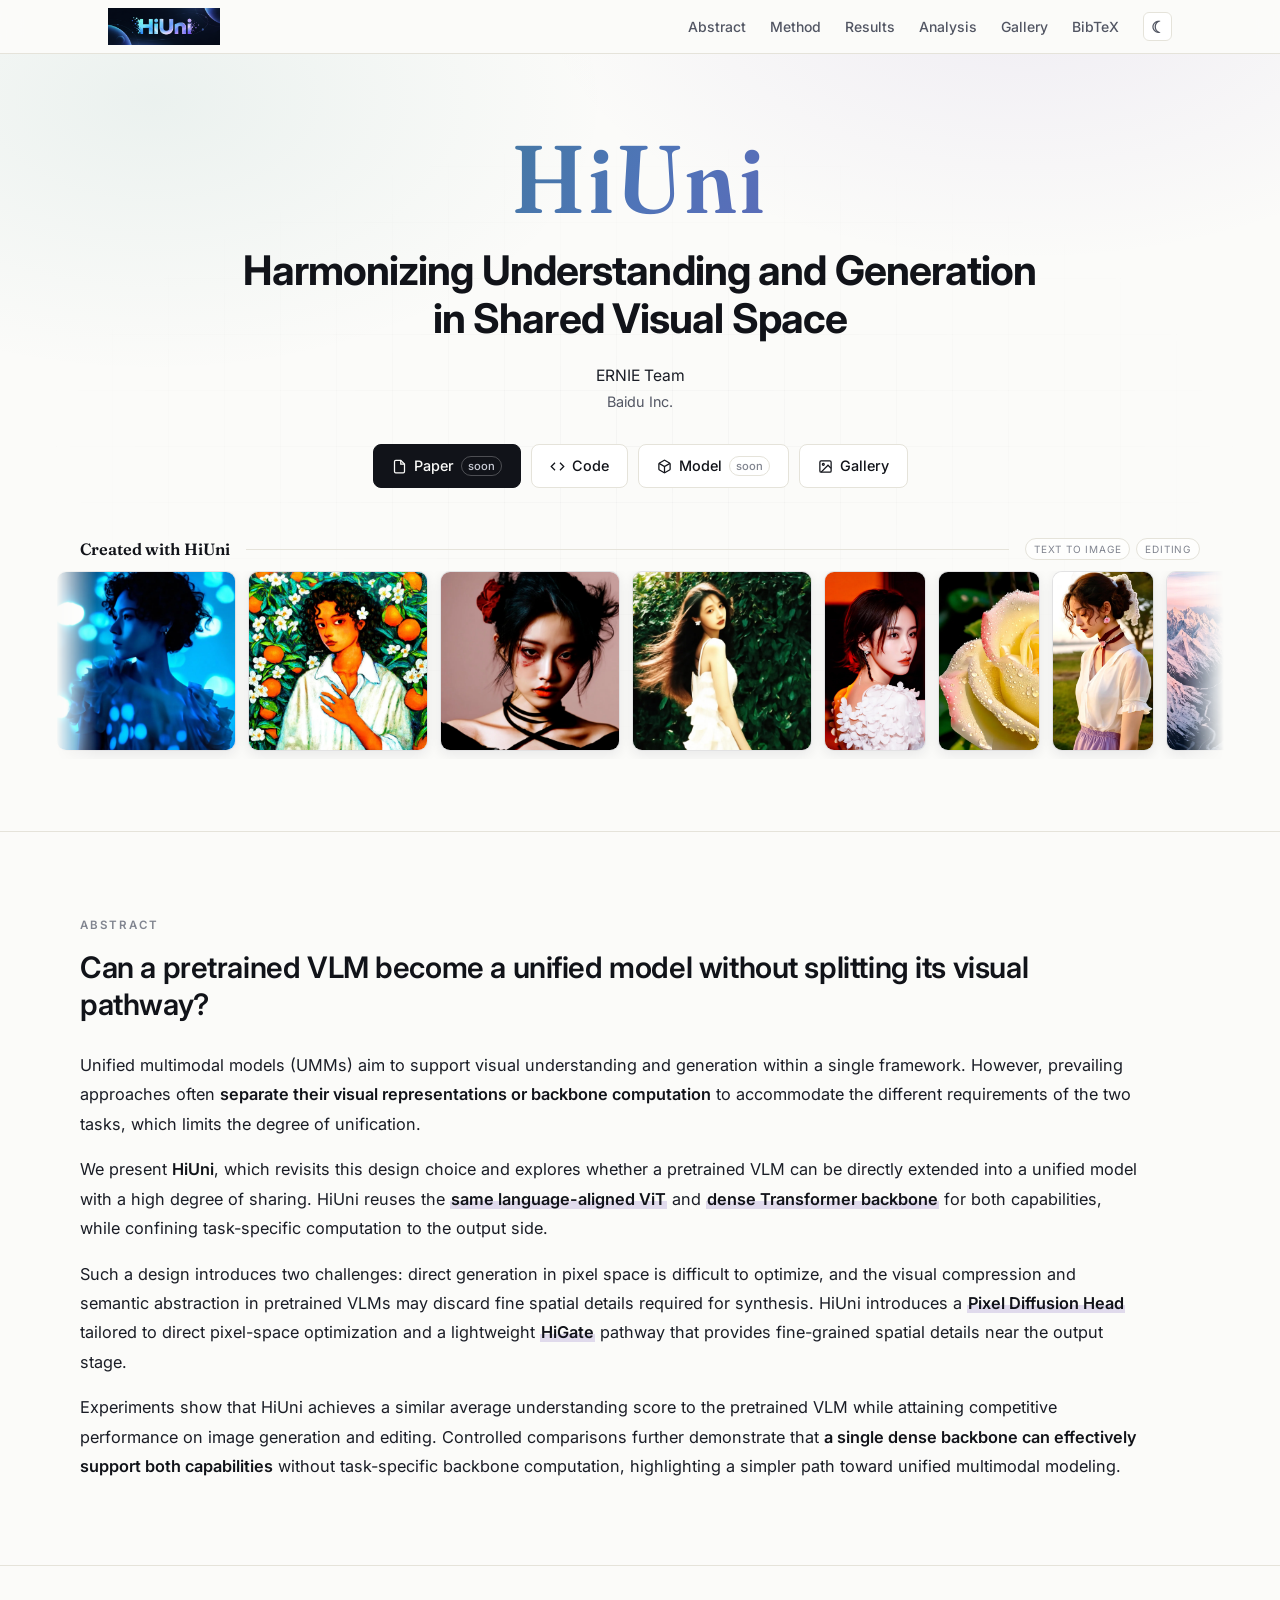
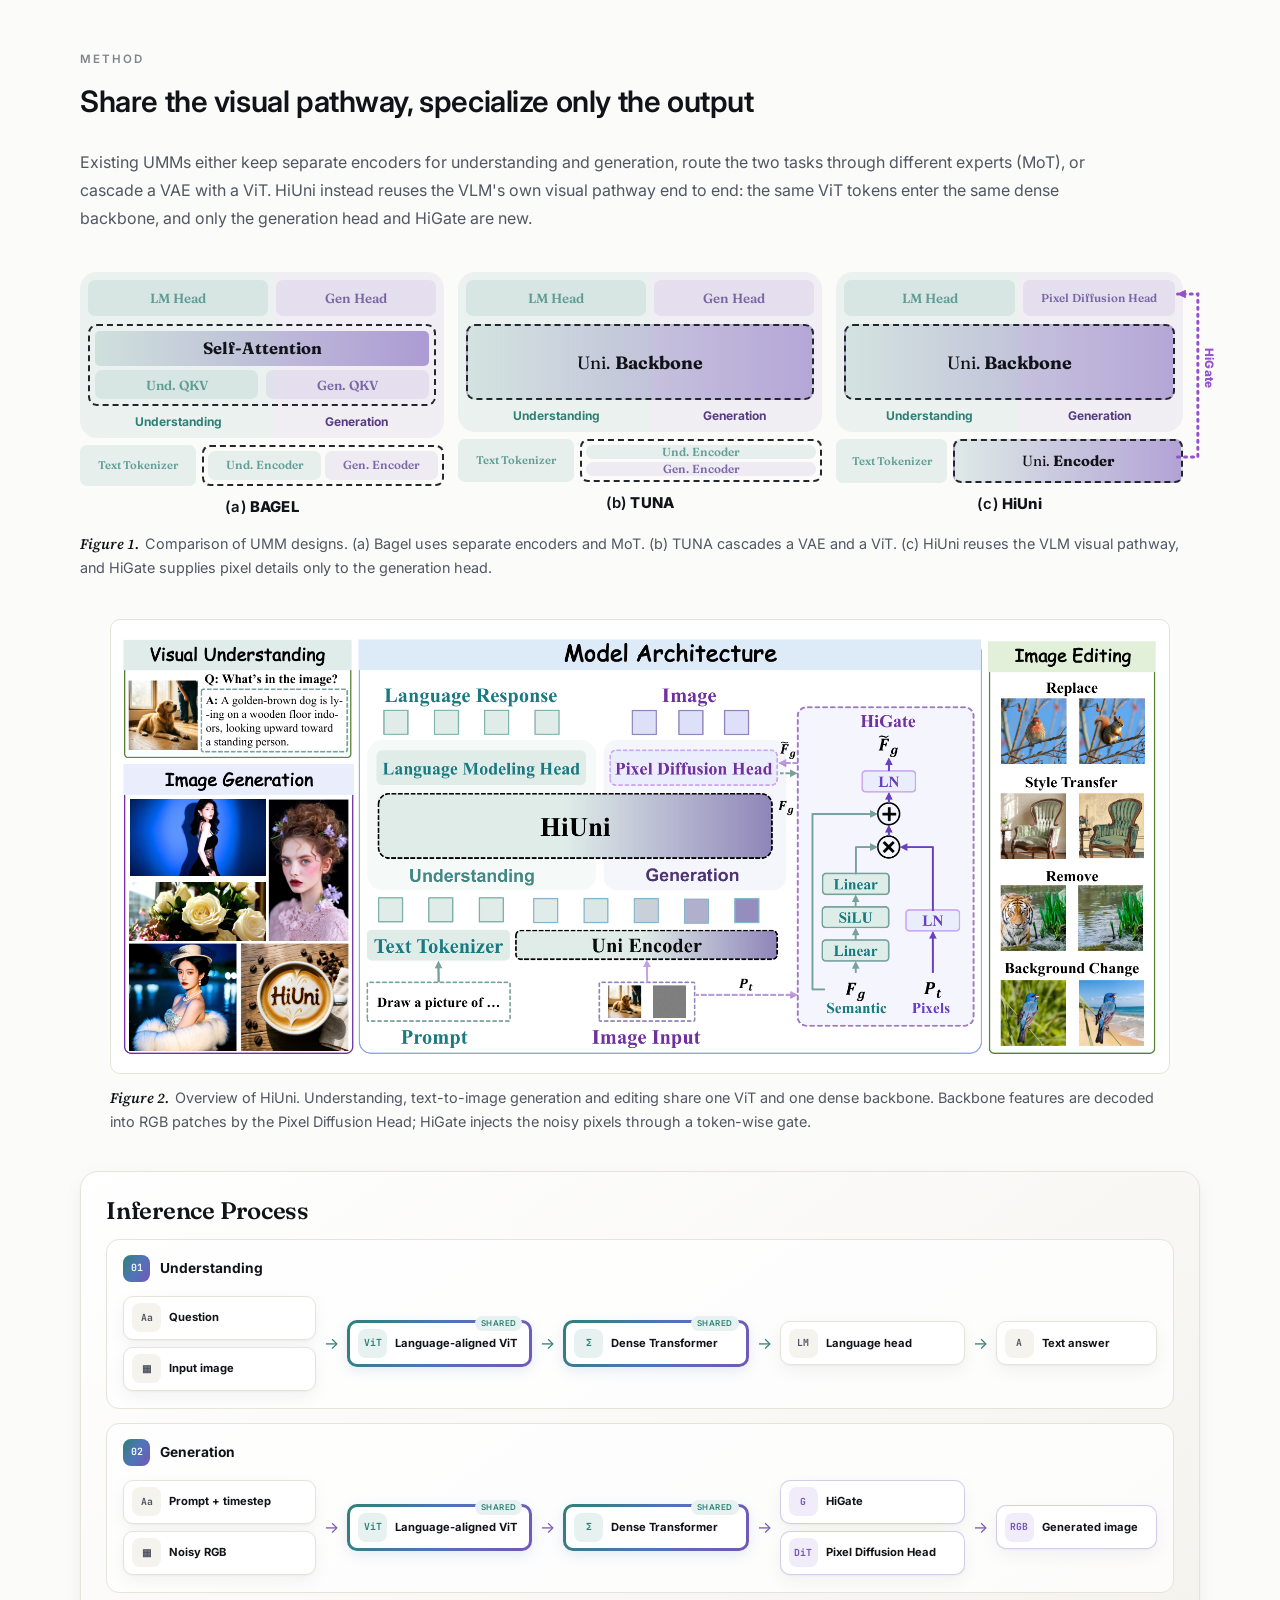
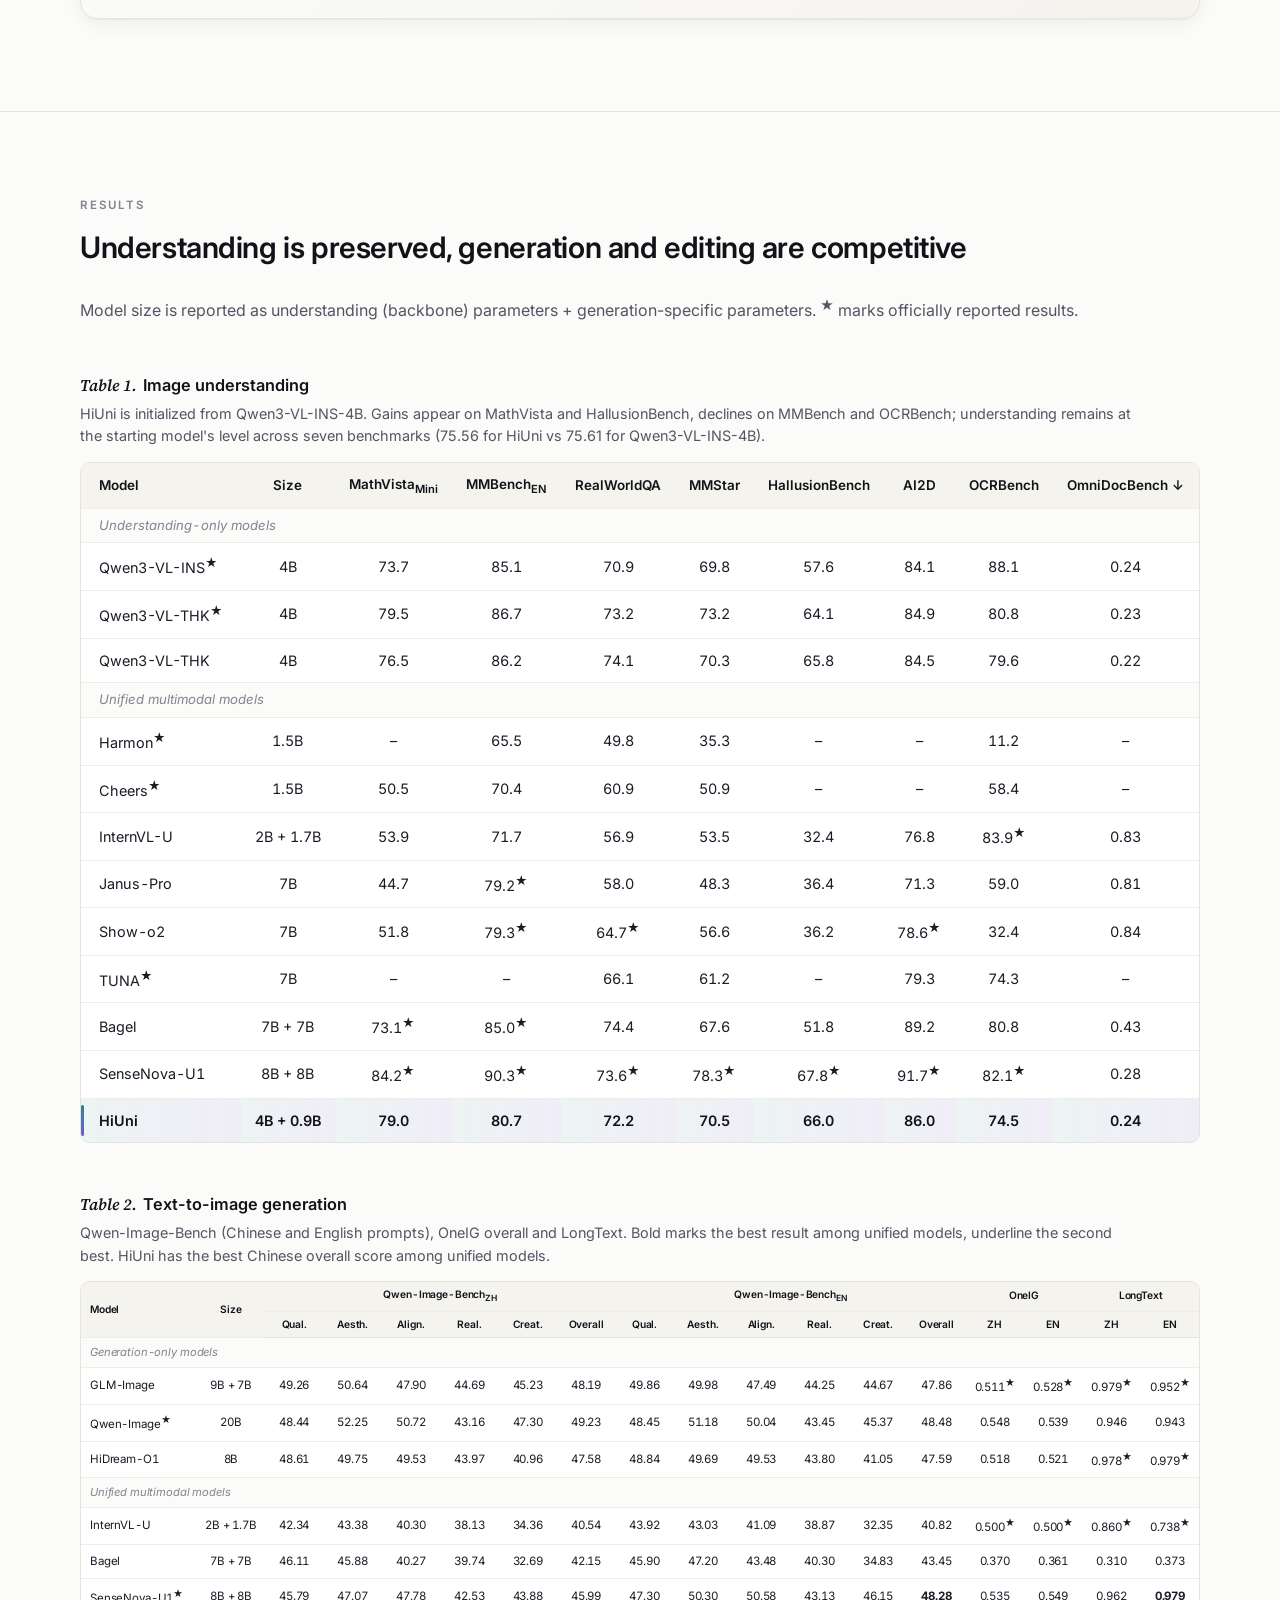
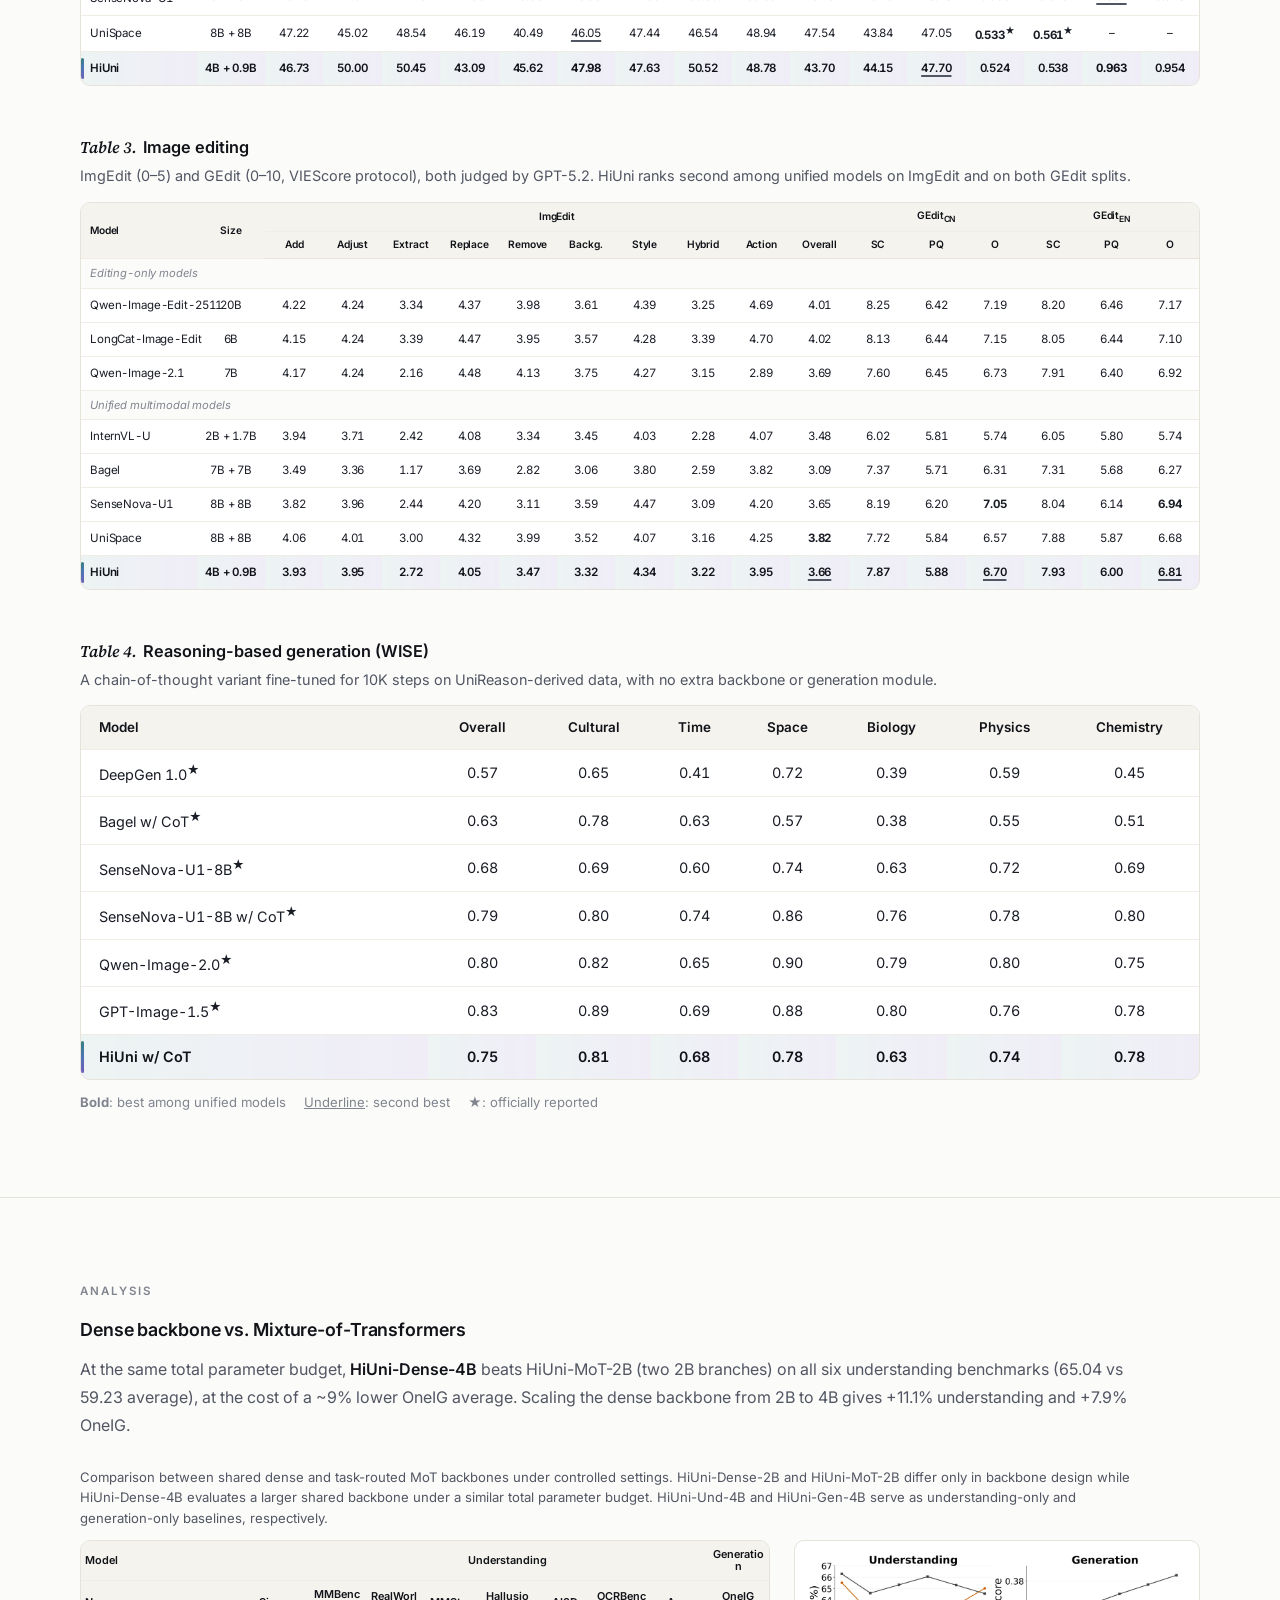
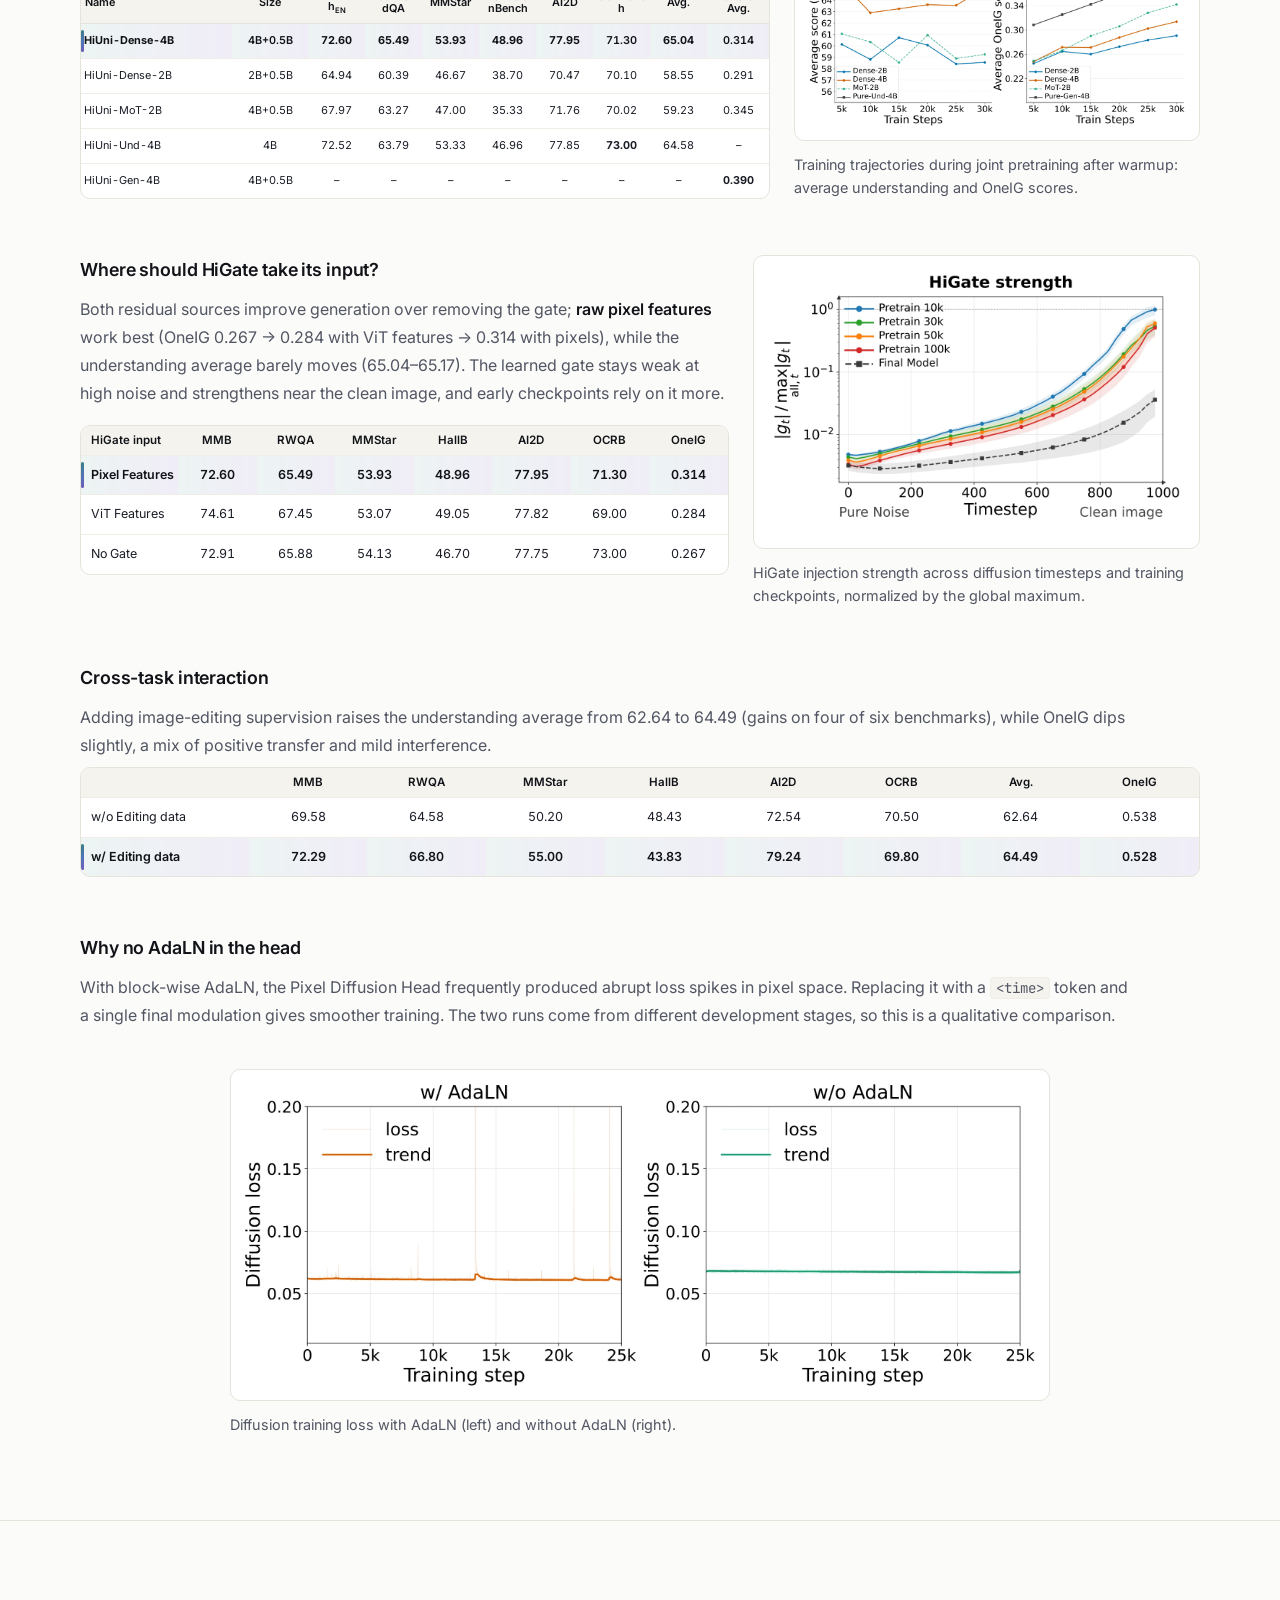
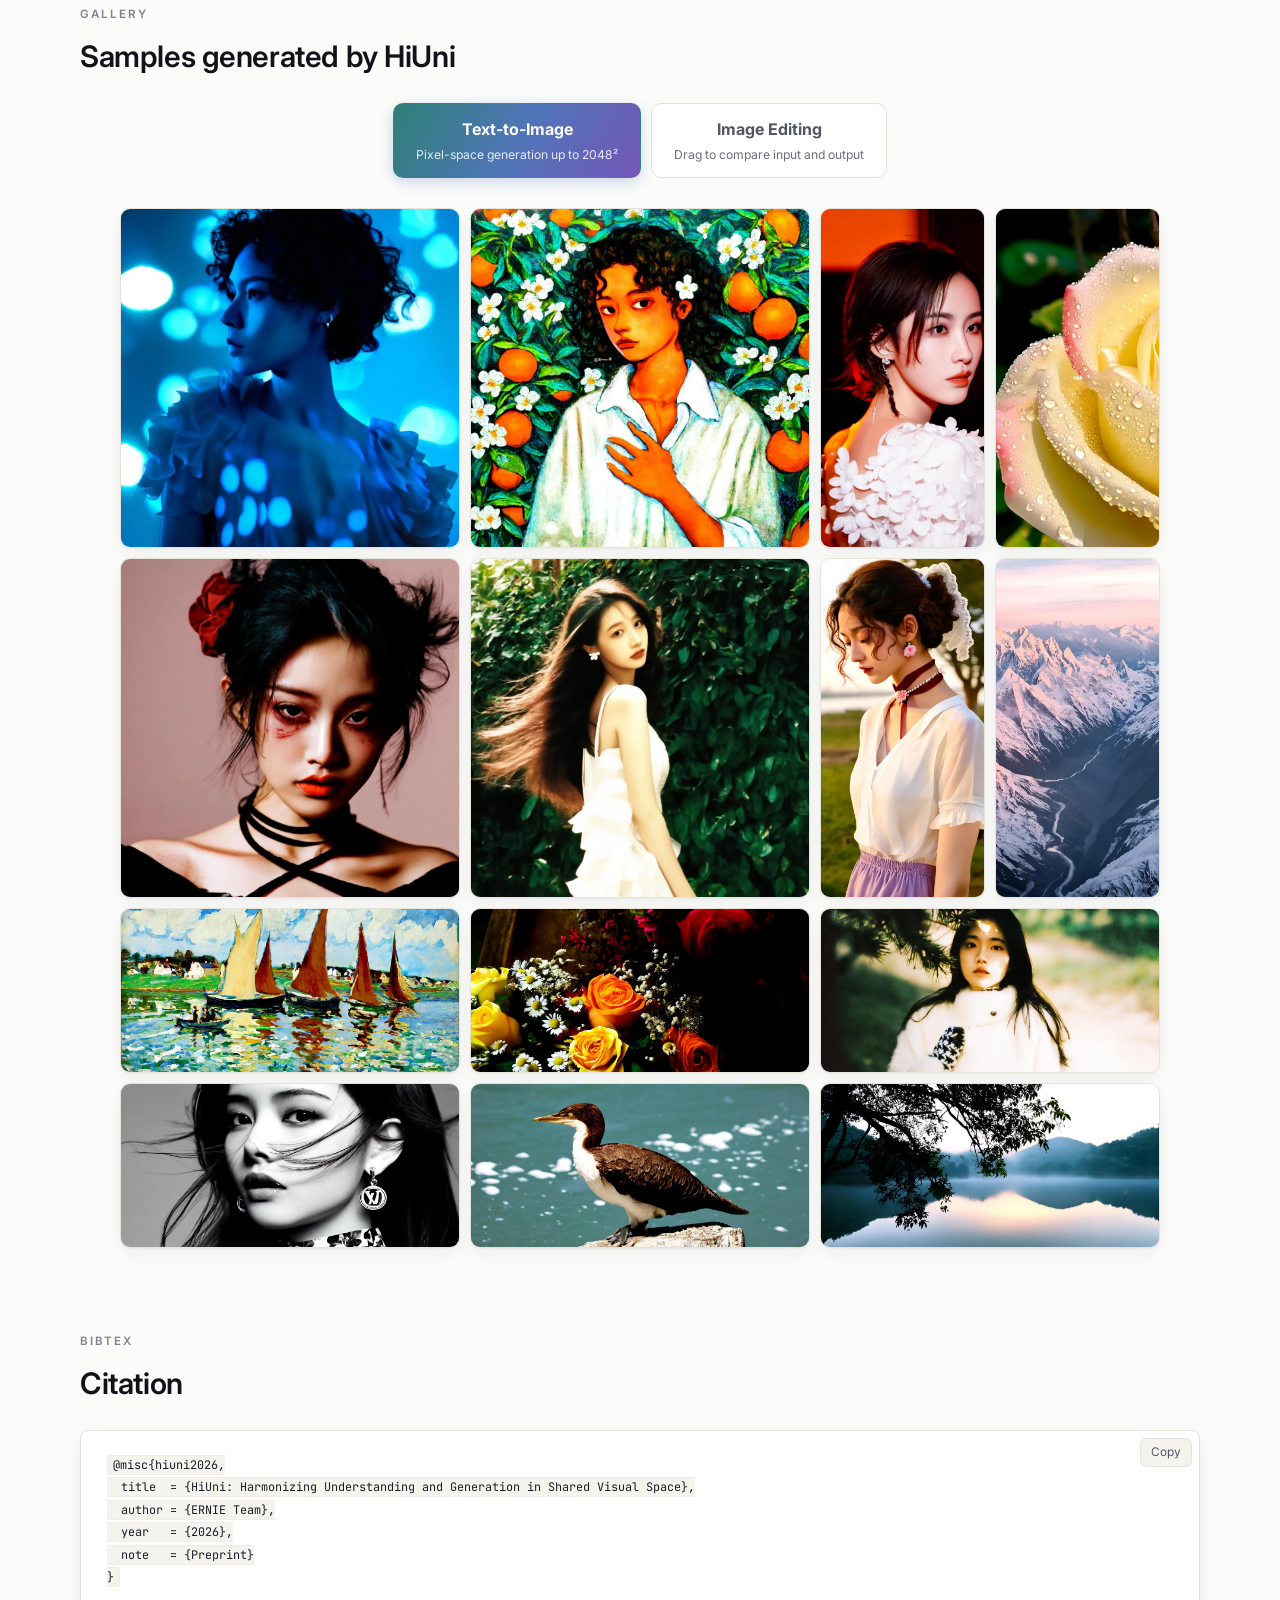
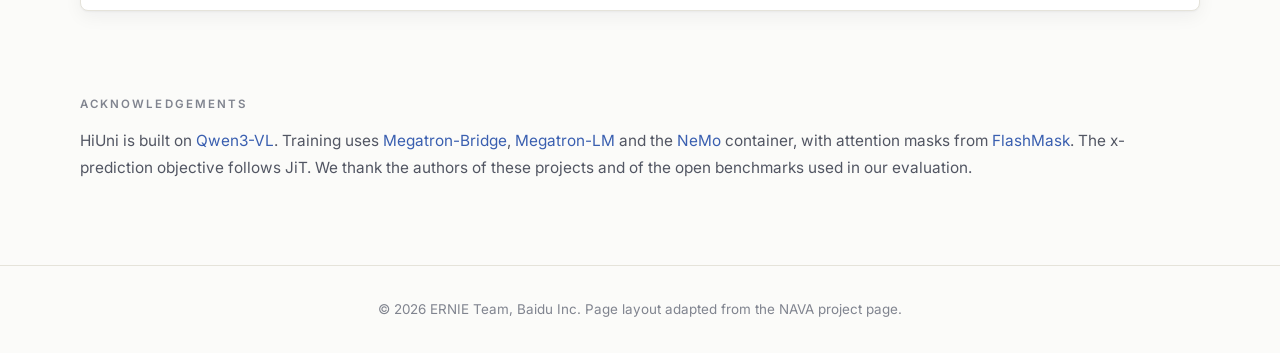
==== commit bf6f7b91: "Use README banner in project page navigation" ====
--- a/docs/index.html
+++ b/docs/index.html
@@ -22,7 +22,7 @@
 
 <nav class="nav" aria-label="Primary">
   <div class="nav-inner">
-    <div class="nav-identity"><a class="nav-brand" href="#top" aria-label="HiUni home"><img class="nav-brand-logo" src="assets/brand/hiuni-logo.png" alt="HiUni" width="1912" height="823"></a></div>
+    <div class="nav-identity"><a class="nav-brand" href="#top" aria-label="HiUni home"><img class="nav-brand-logo" src="assets/readme/HiUniBand.png" alt="HiUni" width="760" height="253"></a></div>
     <div class="nav-links">
       <a href="#abstract">Abstract</a>
       <a href="#method">Method</a>
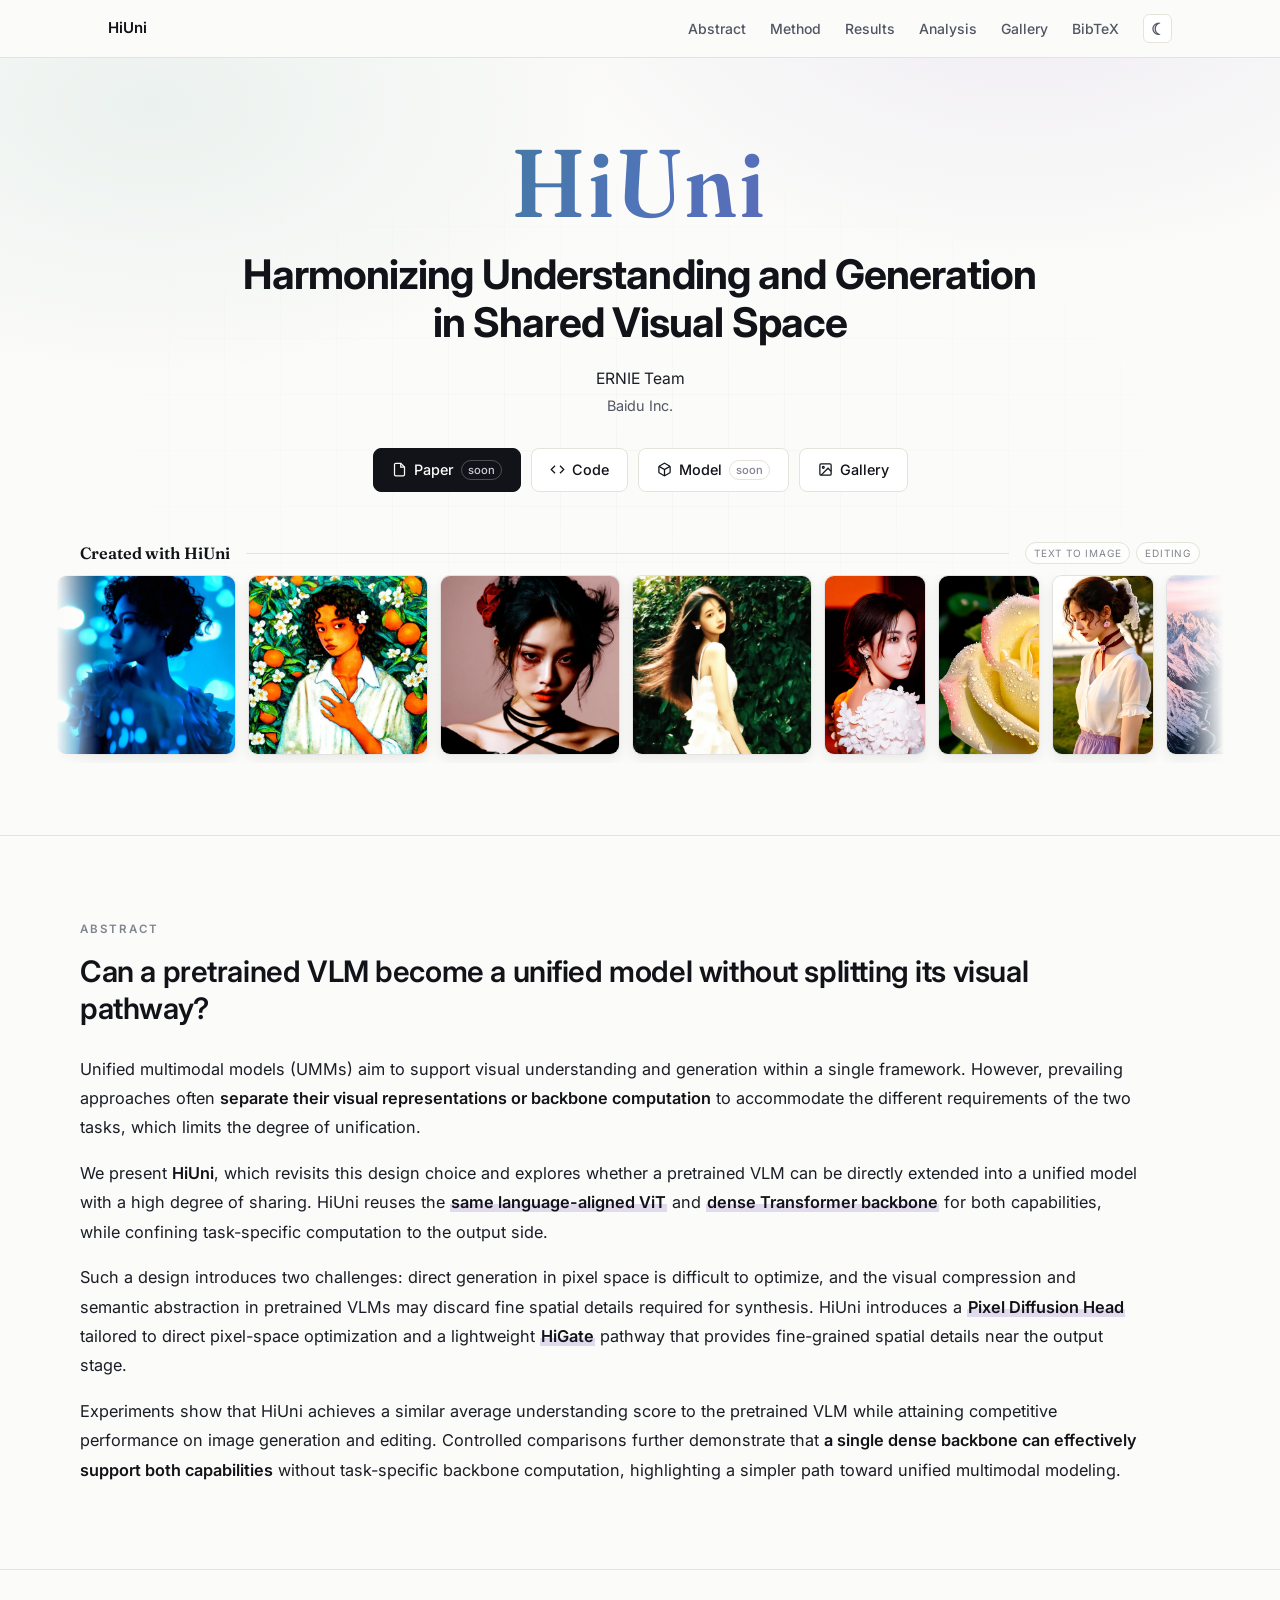
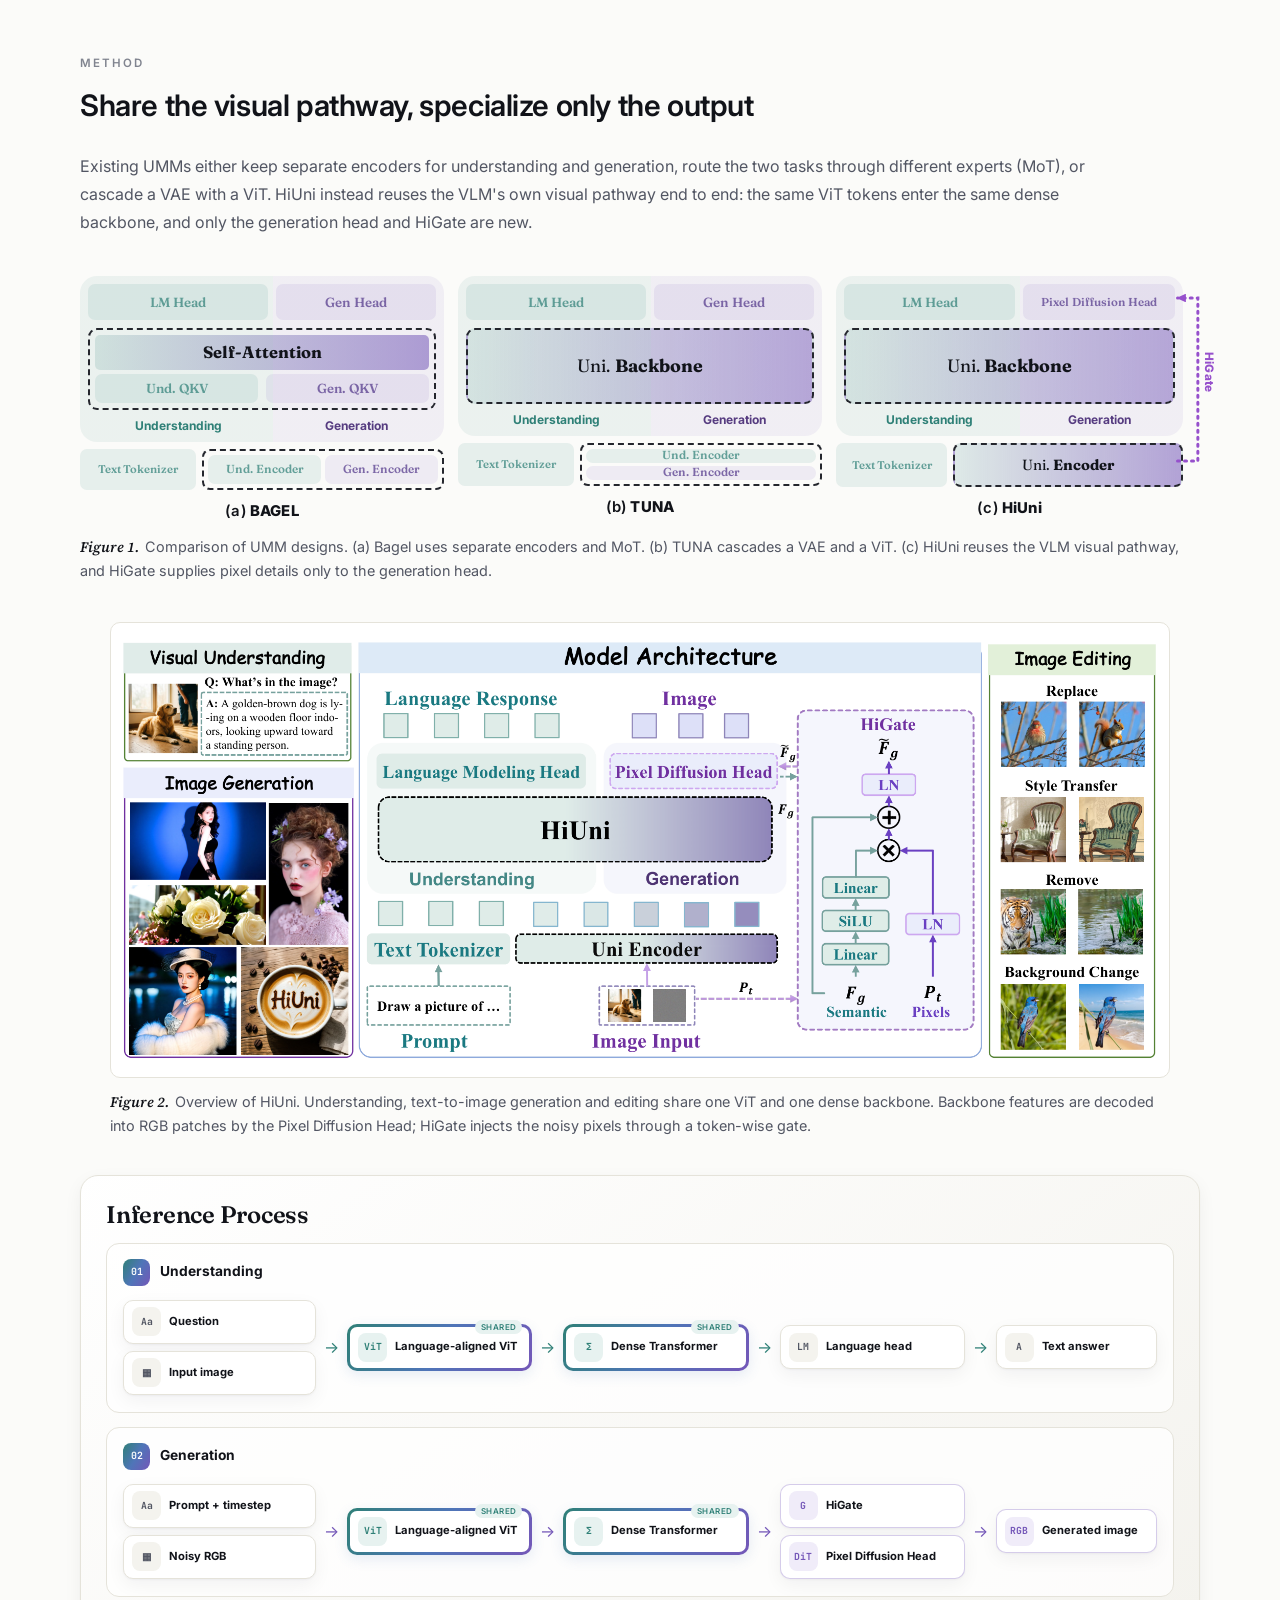
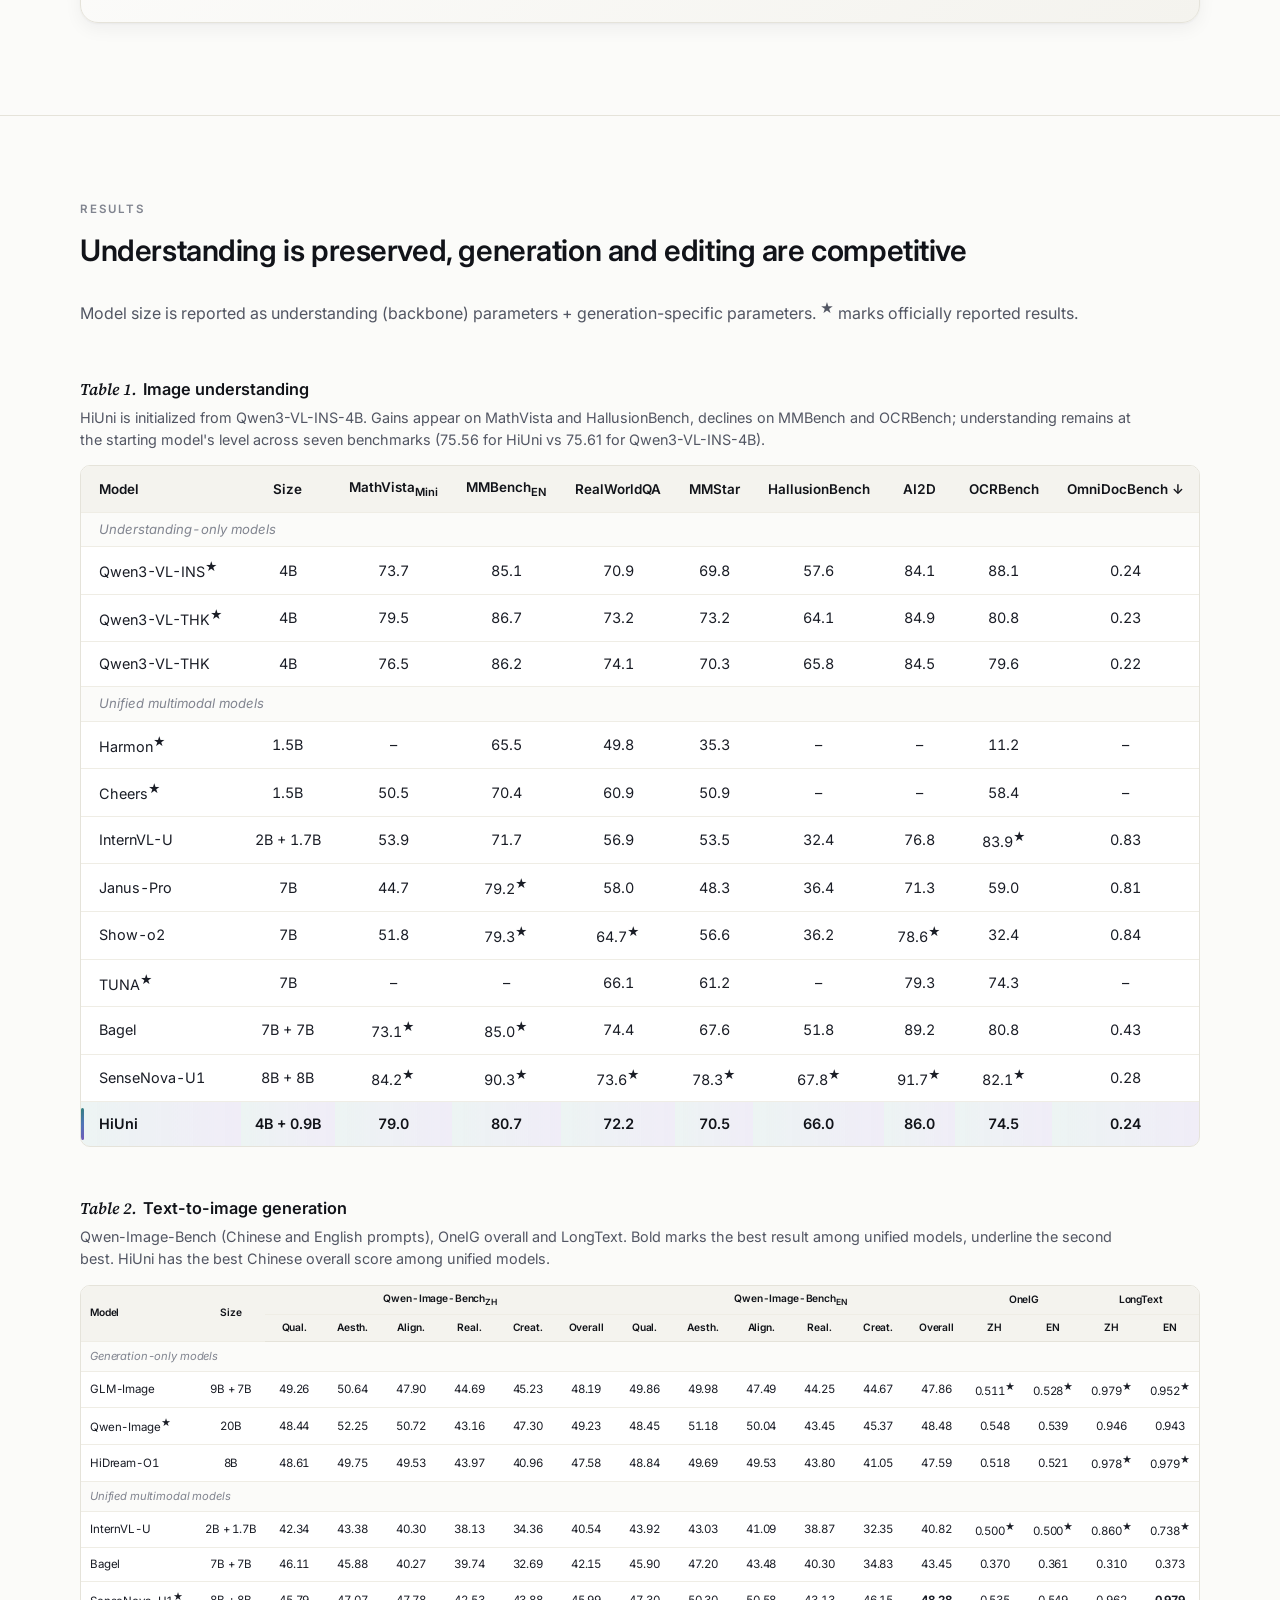
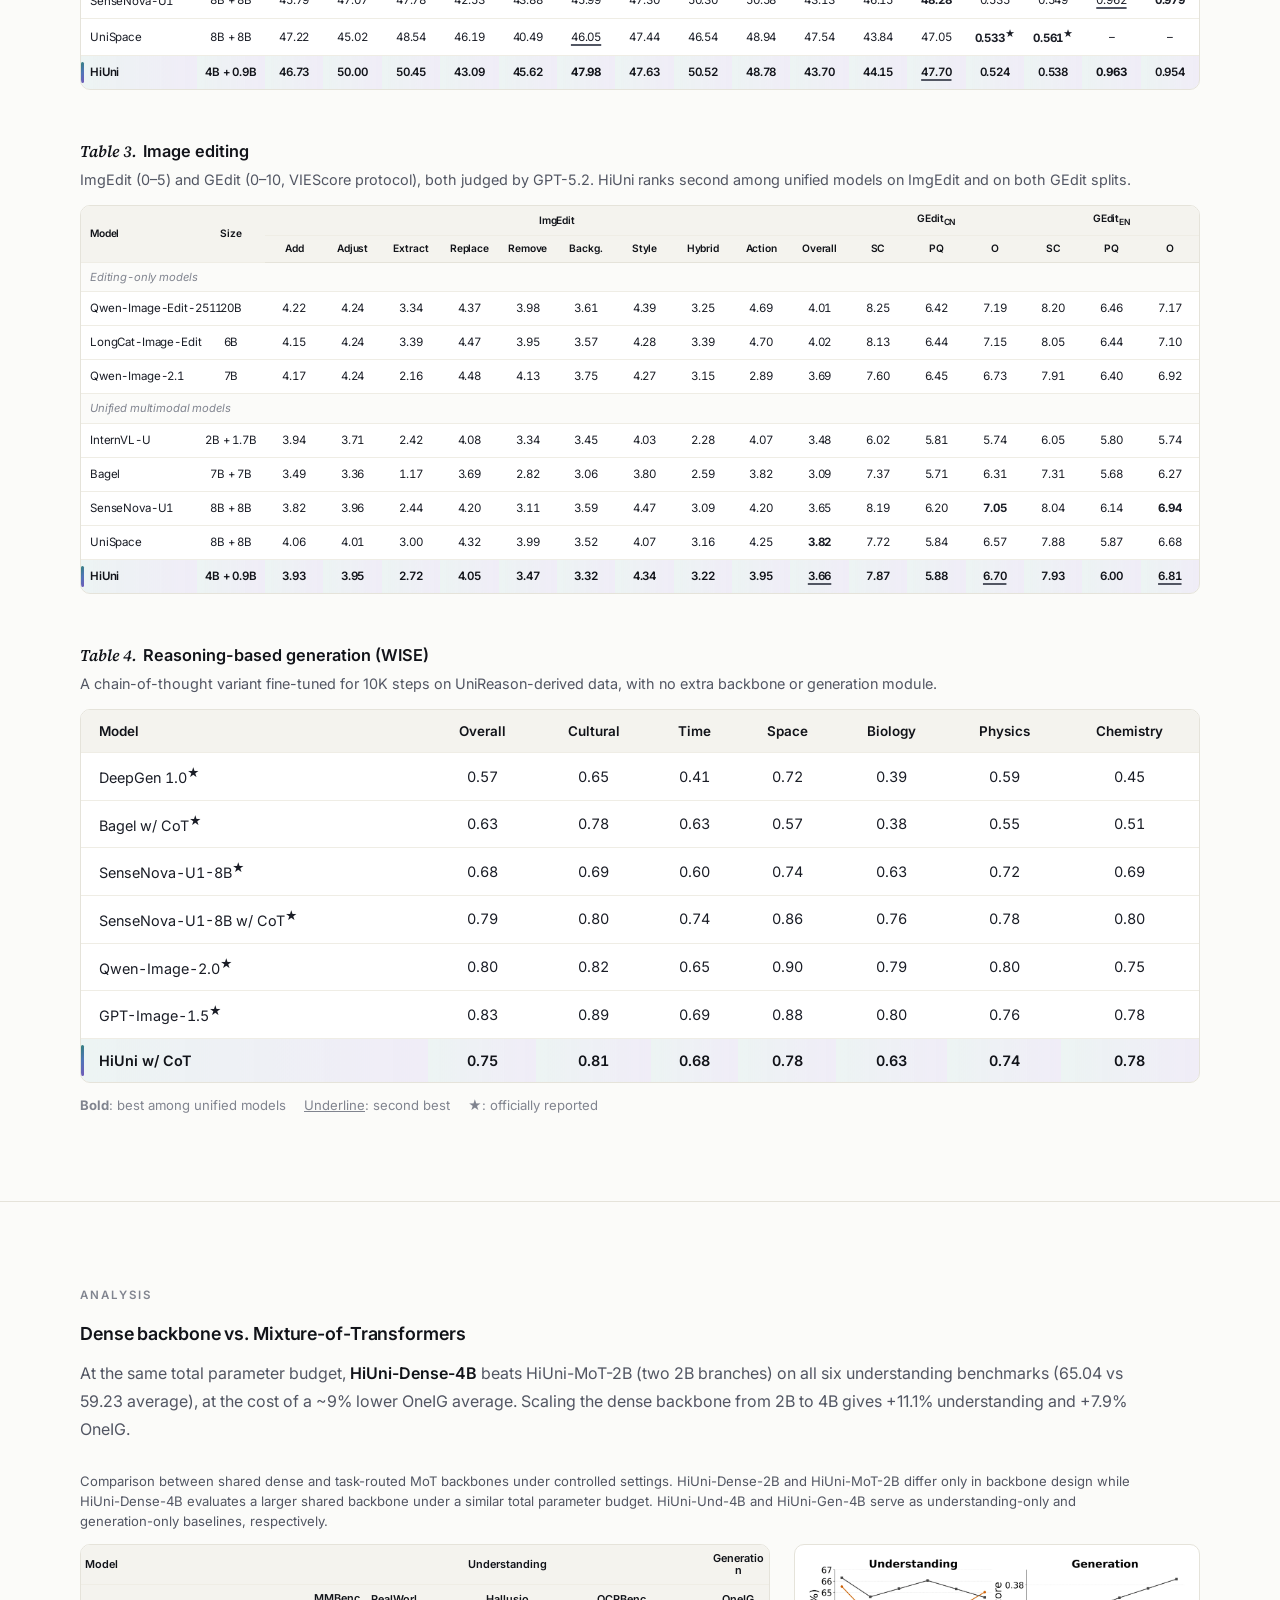
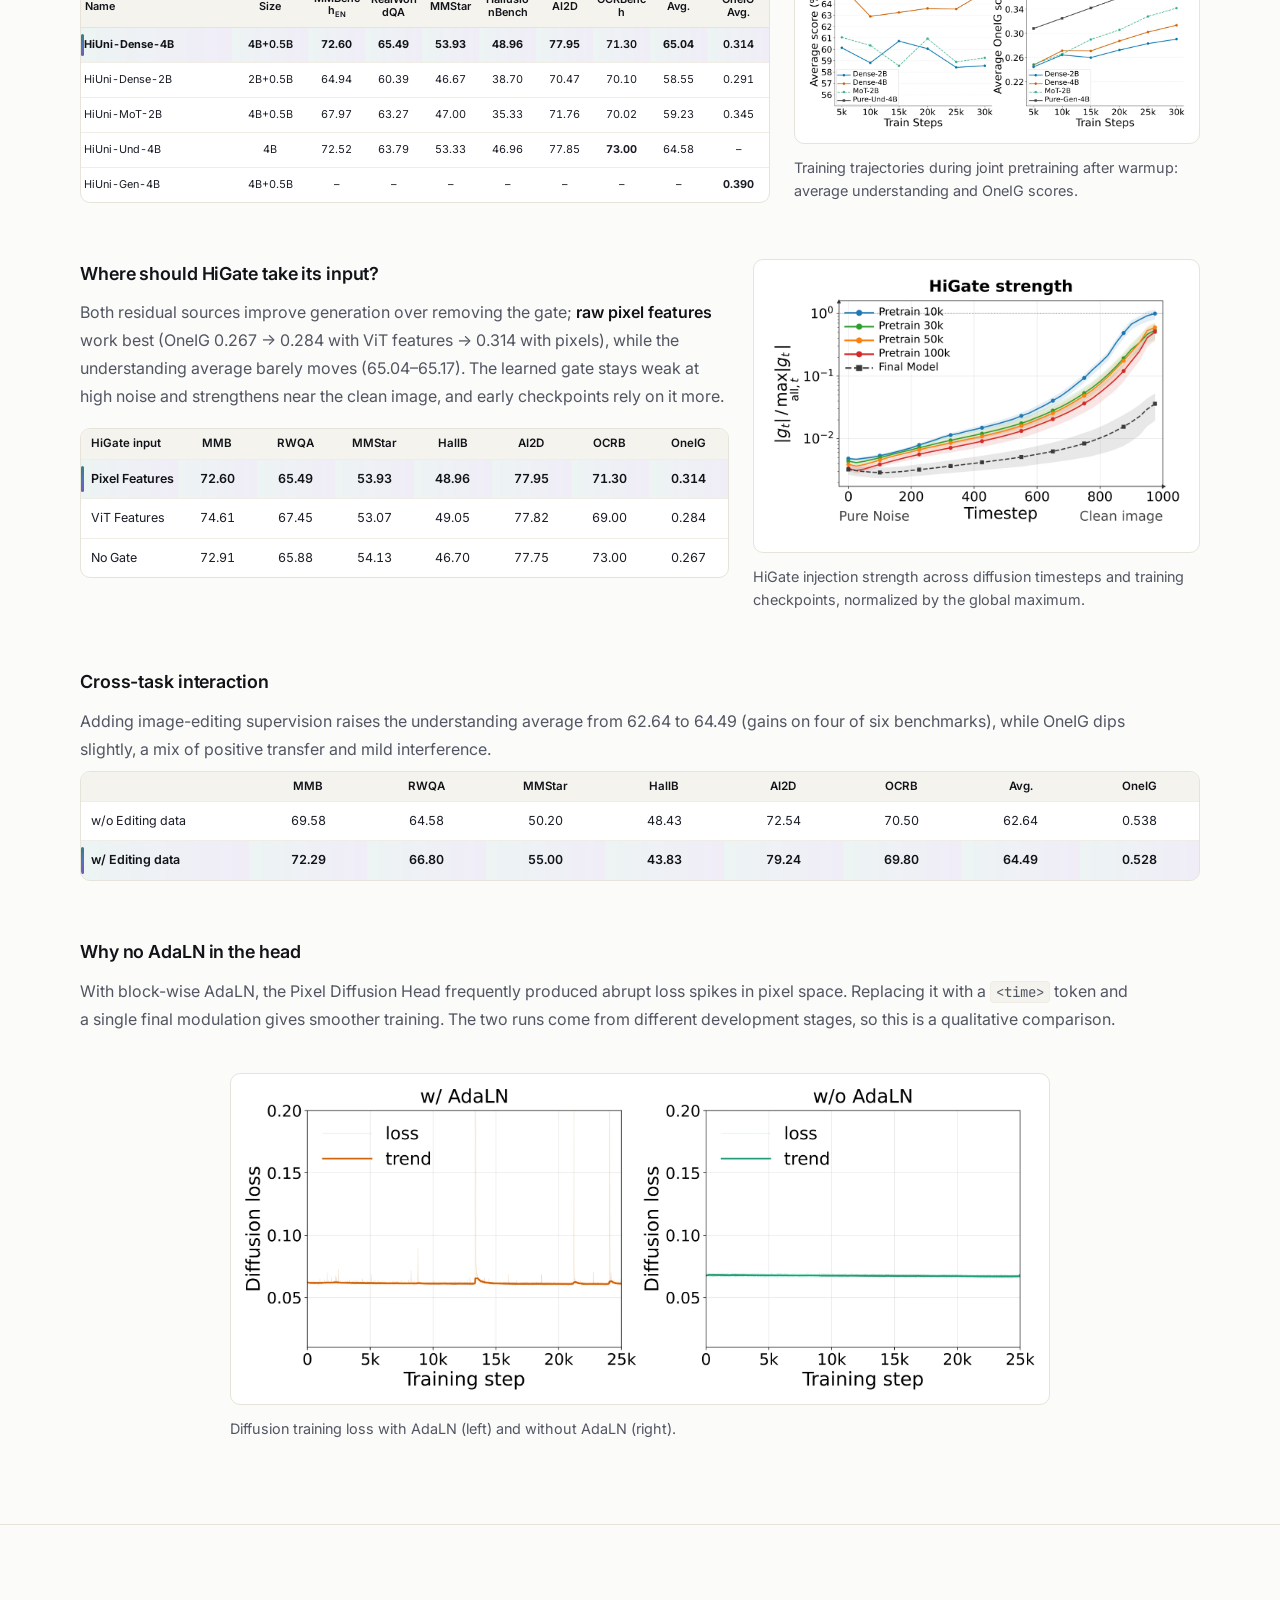
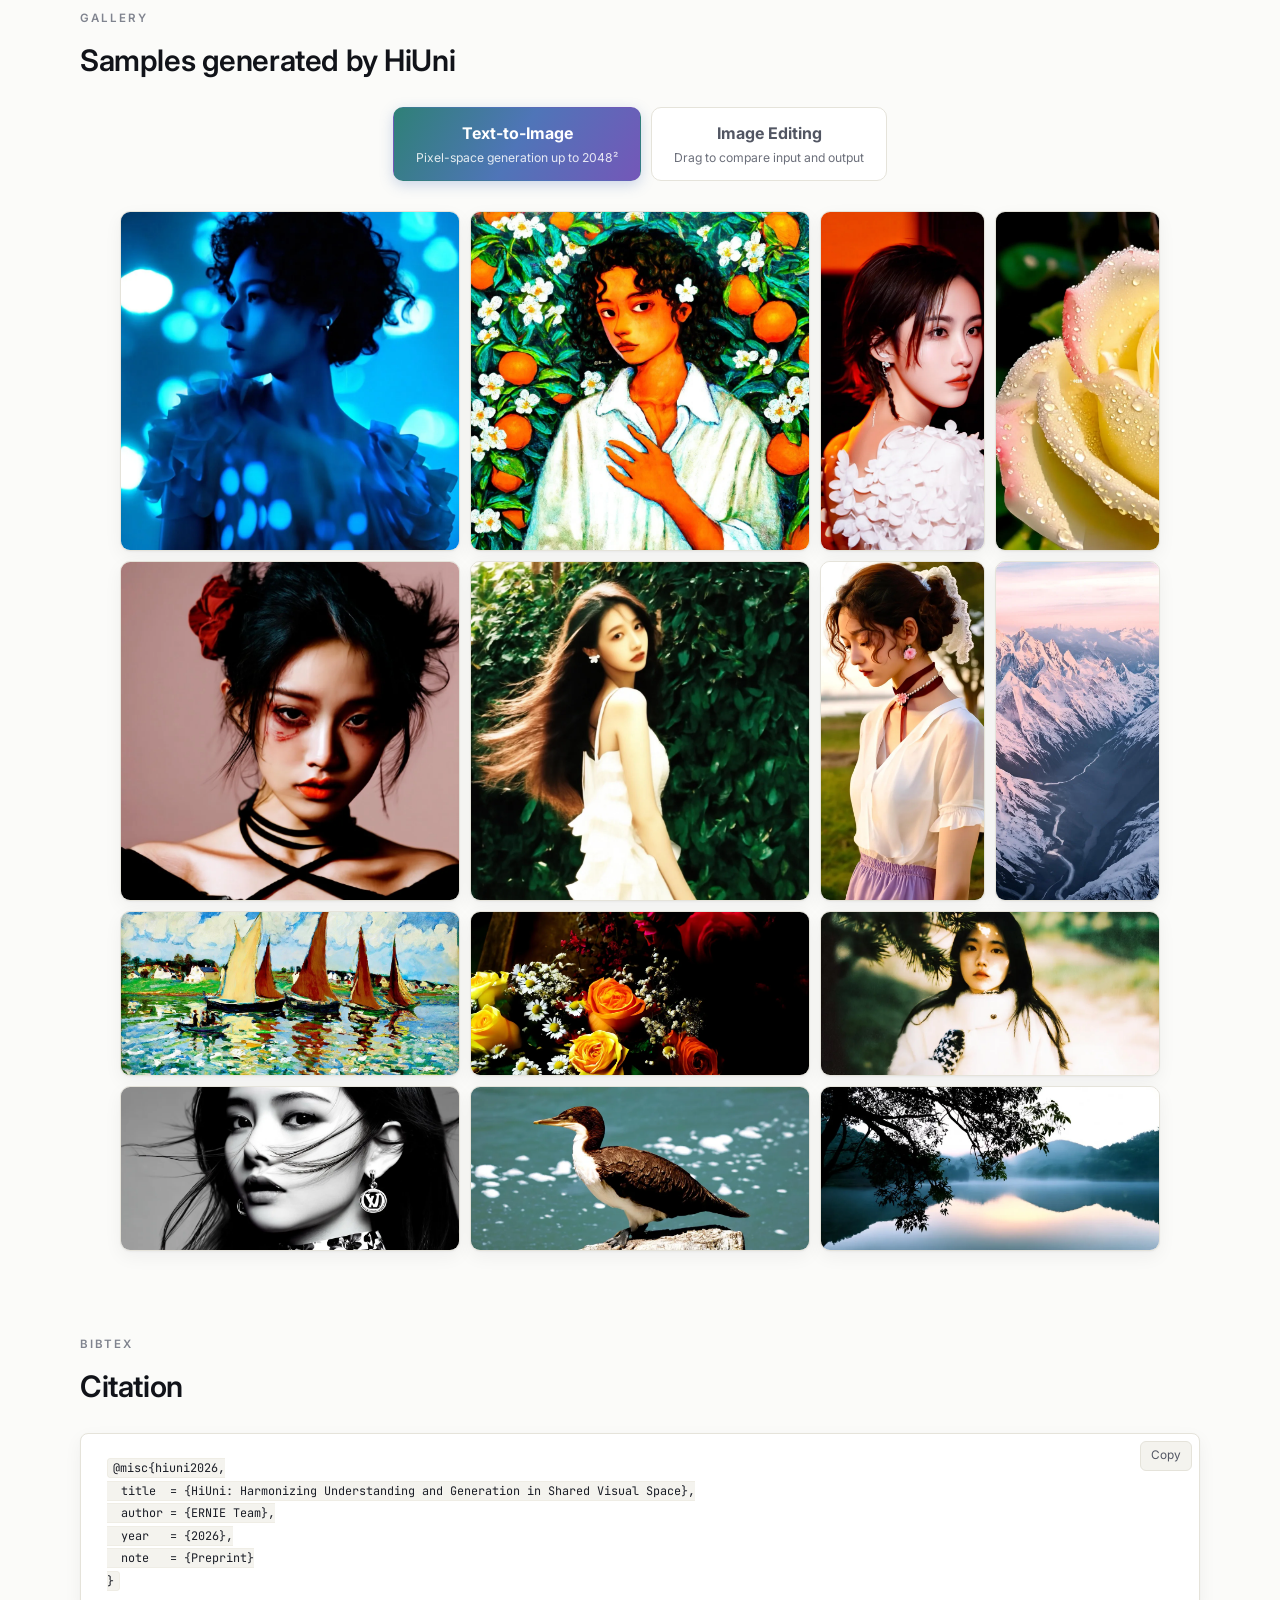
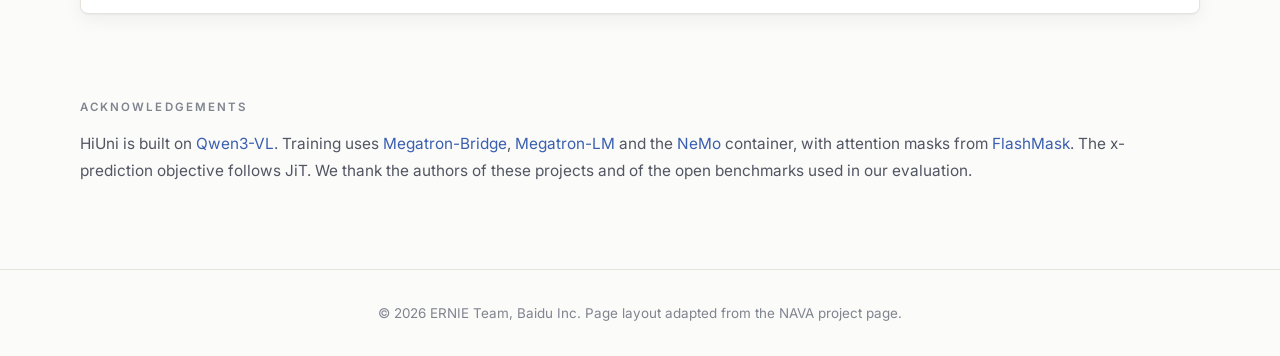
==== commit cad5cc39: "Restore text navigation brand" ====
--- a/docs/index.html
+++ b/docs/index.html
@@ -14,7 +14,7 @@
 <!-- Fonts load without blocking render, so the page stays usable where Google Fonts is slow or blocked. -->
 <link rel="stylesheet" href="https://fonts.googleapis.com/css2?family=Inter:wght@400;500;600;700&family=Fraunces:opsz,wght,SOFT@9..144,500;9..144,600&family=Source+Serif+4:ital,opsz,wght@0,8..60,400;0,8..60,600;1,8..60,400;1,8..60,600&family=JetBrains+Mono:wght@400;500&display=swap" media="print" onload="this.media='all'">
 <noscript><link rel="stylesheet" href="https://fonts.googleapis.com/css2?family=Inter:wght@400;500;600;700&family=Fraunces:opsz,wght,SOFT@9..144,500;9..144,600&family=Source+Serif+4:ital,opsz,wght@0,8..60,400;0,8..60,600;1,8..60,400;1,8..60,600&family=JetBrains+Mono:wght@400;500&display=swap"></noscript>
-<link rel="stylesheet" href="assets/css/style.css?v=20261119-4">
+<link rel="stylesheet" href="assets/css/style.css?v=20261120-1">
 <script>document.documentElement.classList.remove('no-js');</script>
 </head>
 <body>
@@ -22,7 +22,7 @@
 
 <nav class="nav" aria-label="Primary">
   <div class="nav-inner">
-    <div class="nav-identity"><a class="nav-brand" href="#top" aria-label="HiUni home"><img class="nav-brand-logo" src="assets/readme/HiUniBand.png" alt="HiUni" width="760" height="253"></a></div>
+    <div class="nav-identity"><a class="nav-brand" href="#top" aria-label="HiUni home">HiUni</a></div>
     <div class="nav-links">
       <a href="#abstract">Abstract</a>
       <a href="#method">Method</a>
--- a/docs/assets/css/style.css
+++ b/docs/assets/css/style.css
@@ -52,10 +52,9 @@
 
 /* nav */
 .nav{position:sticky;top:0;z-index:50;backdrop-filter:saturate(180%) blur(14px);-webkit-backdrop-filter:saturate(180%) blur(14px);background:var(--nav-bg);border-bottom:1px solid var(--line)}
-.nav-inner{max-width:var(--maxw);margin:0 auto;padding:8px 28px;display:flex;align-items:center;justify-content:space-between}
+.nav-inner{max-width:var(--maxw);margin:0 auto;padding:14px 28px;display:flex;align-items:center;justify-content:space-between}
 .nav-identity{display:flex;align-items:center;gap:12px}
-.nav-brand{display:flex;align-items:center;color:var(--ink)}
-.nav-brand-logo{display:block;width:112px;height:auto}
+.nav-brand{display:flex;align-items:center;color:var(--ink);font-size:15px;font-weight:600}
 .nav-links{display:flex;align-items:center;gap:24px}
 .nav-links a{color:var(--text-2);font-size:14px;font-weight:500}
 .nav-links a:hover{color:var(--ink)}
@@ -373,6 +372,5 @@
 }
 @media (max-width:520px){
   .nav-inner{padding-left:18px;padding-right:18px}
-  .nav-brand-logo{width:96px}
   .masonry,.edit-grid{gap:4px}
 }
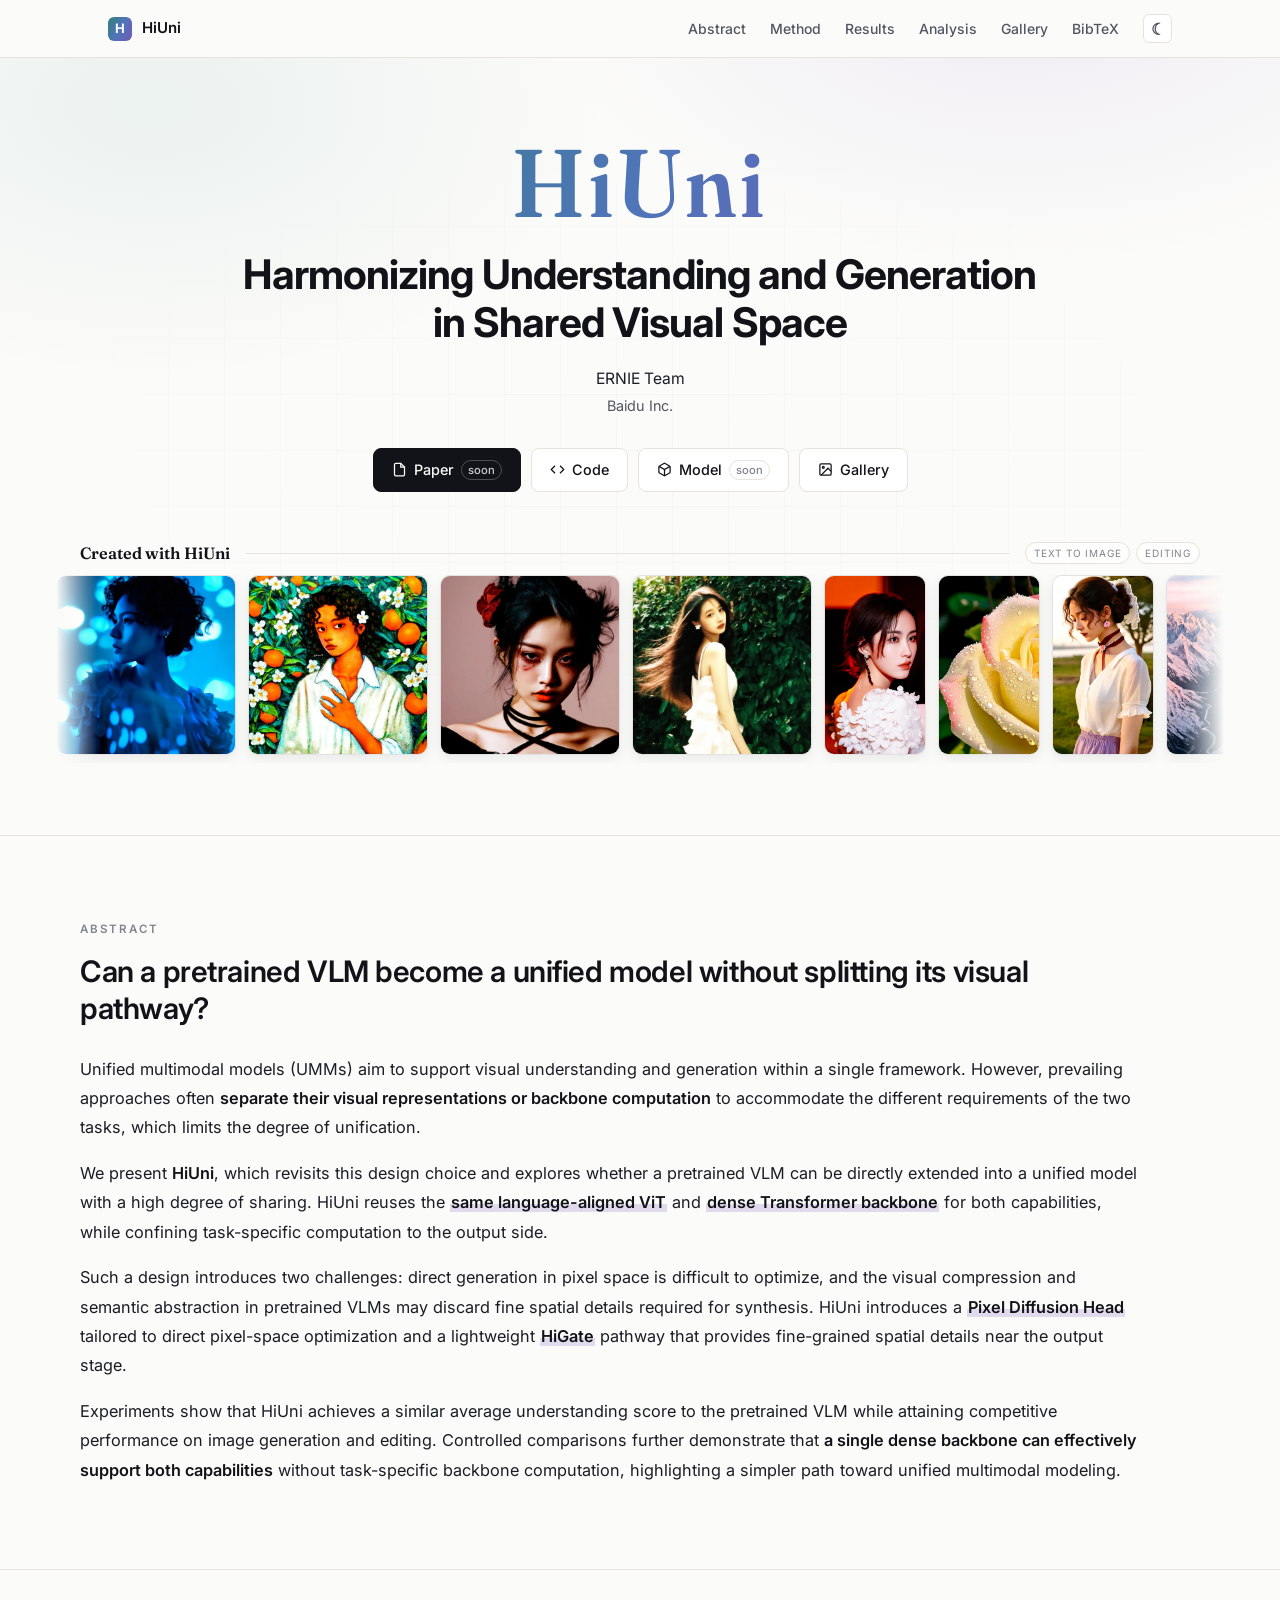
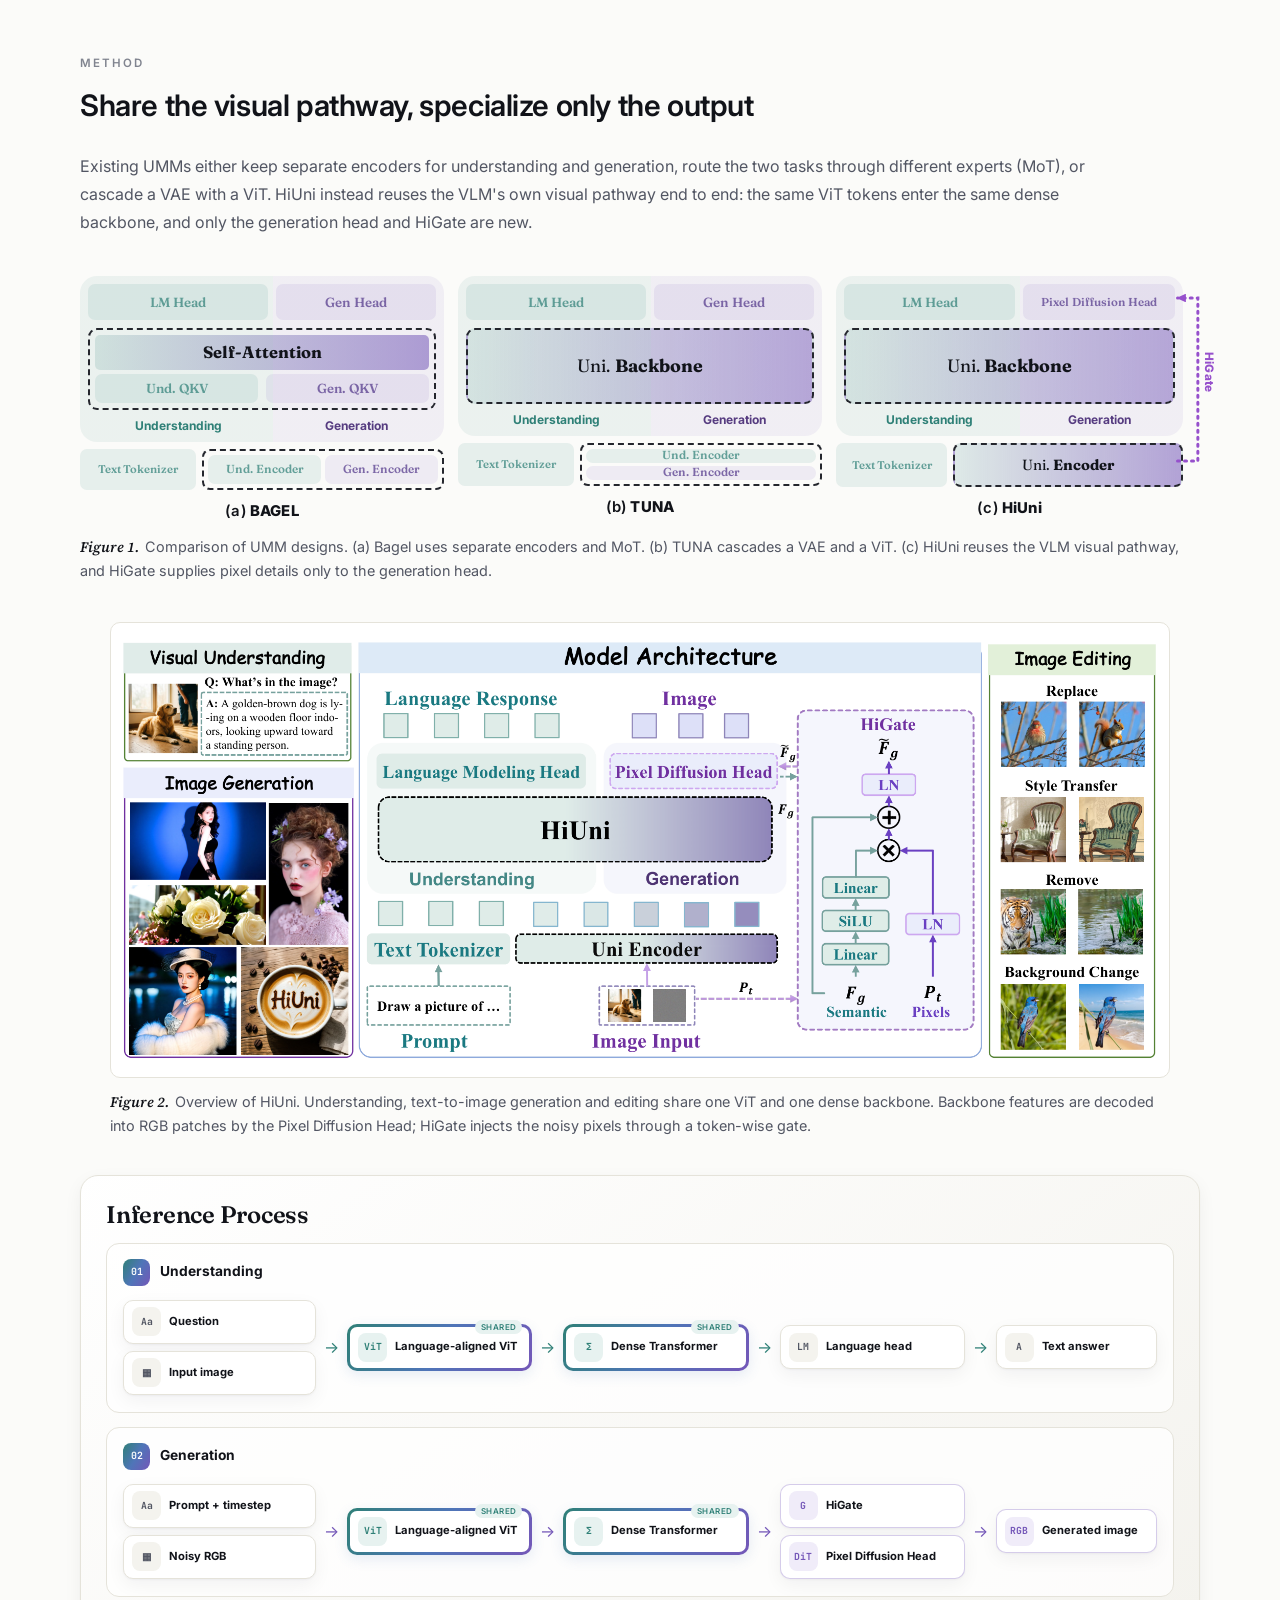
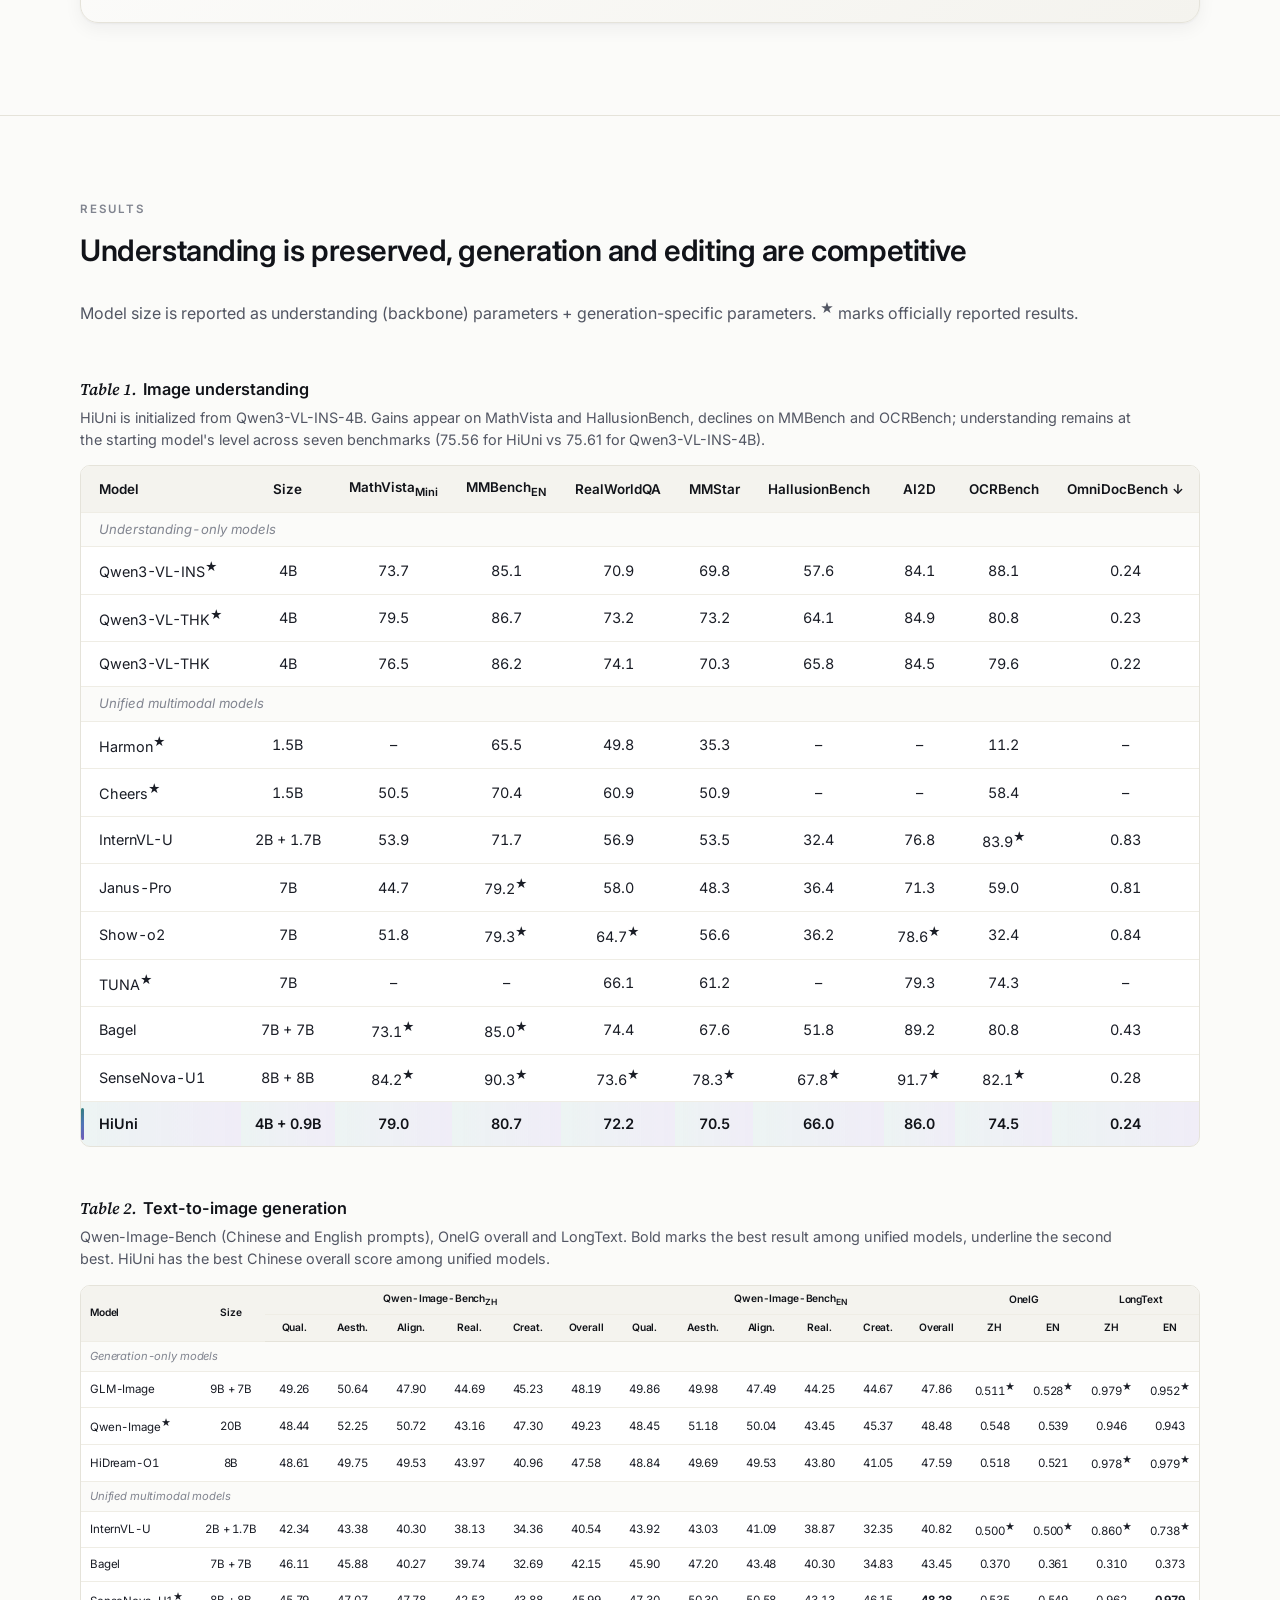
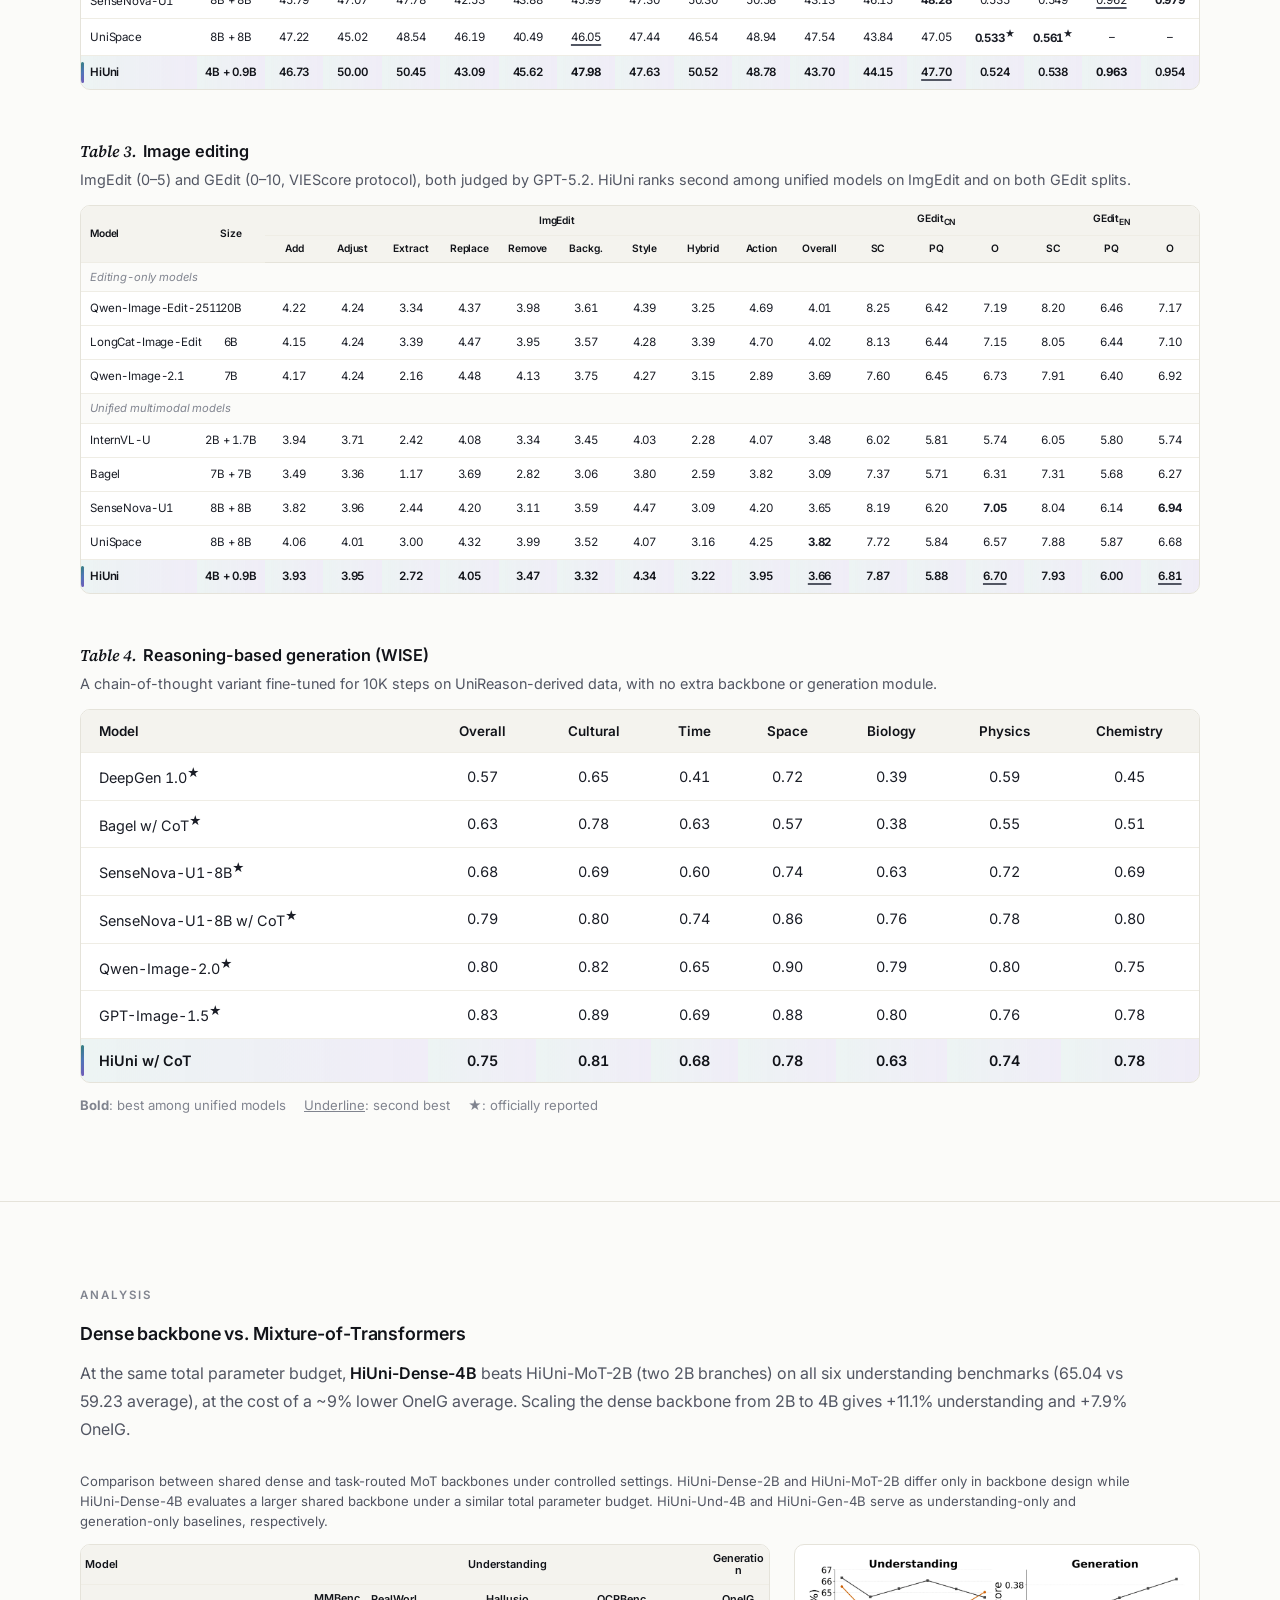
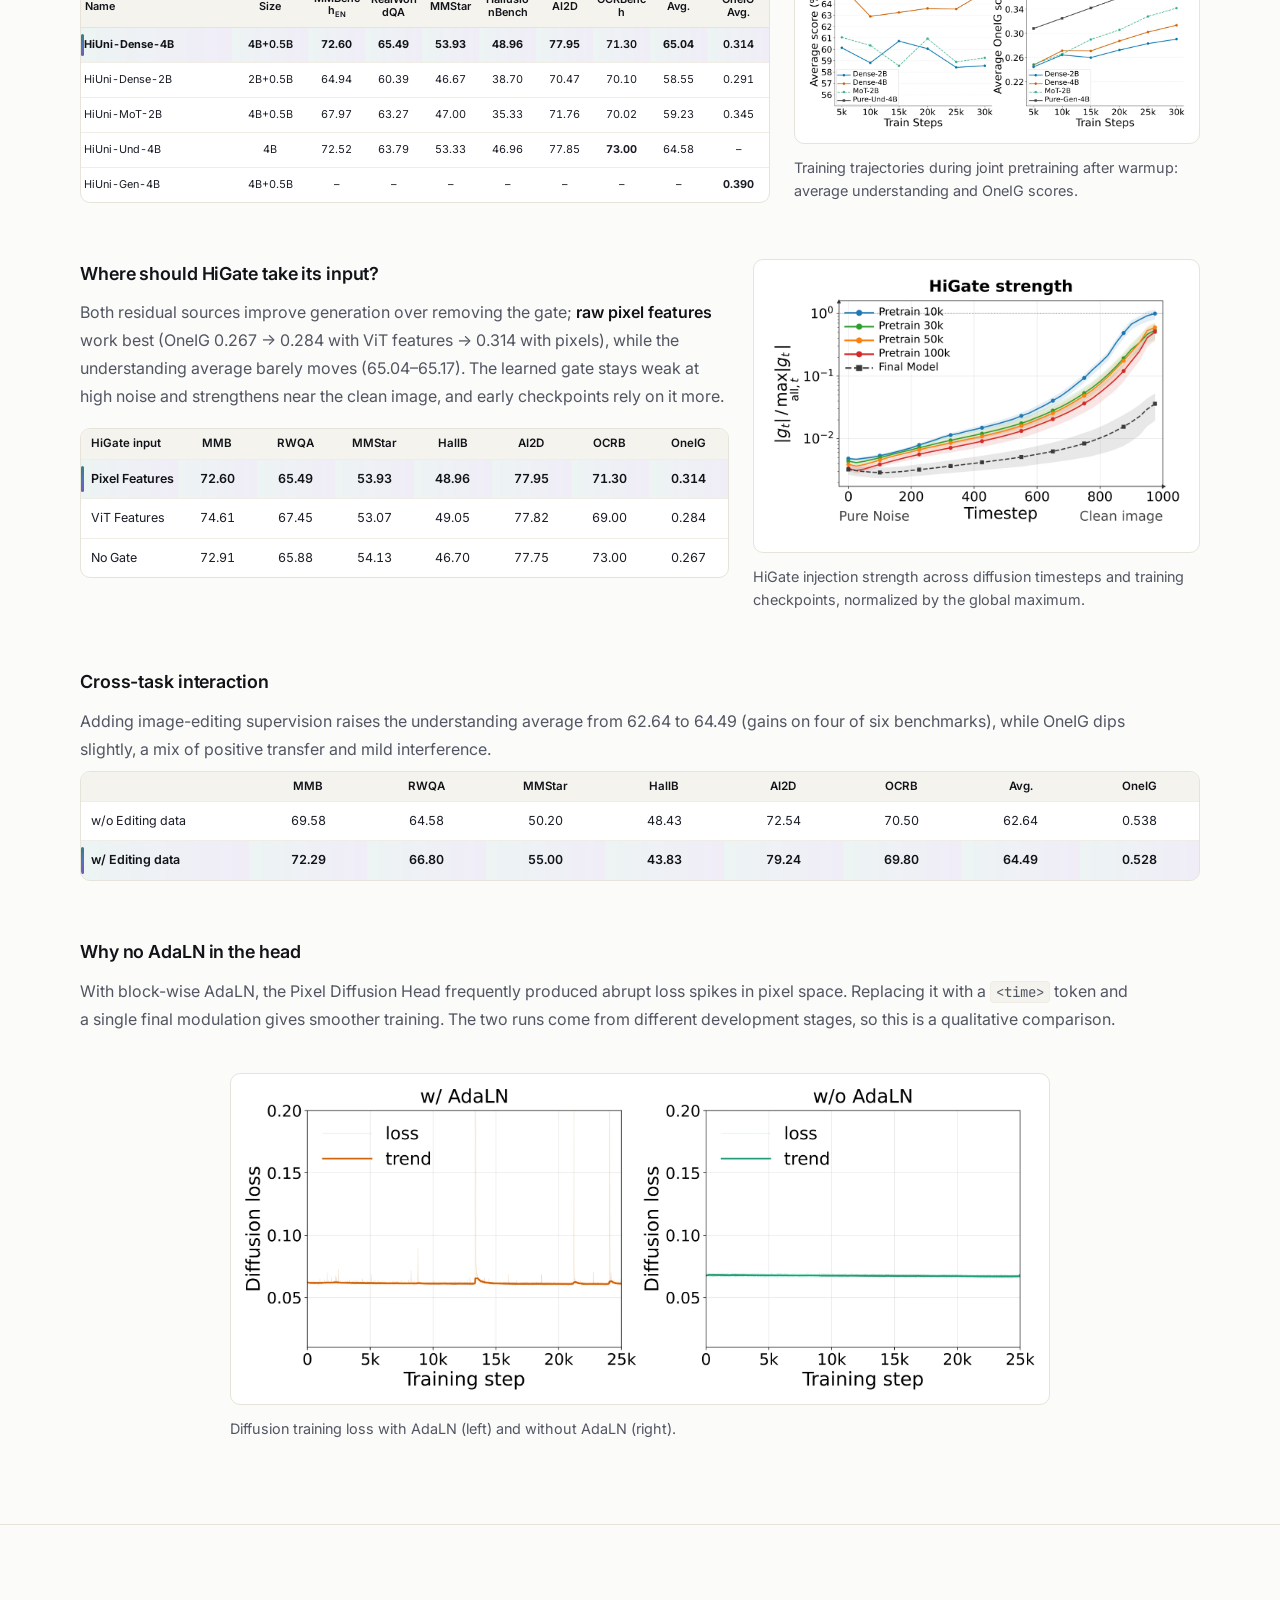
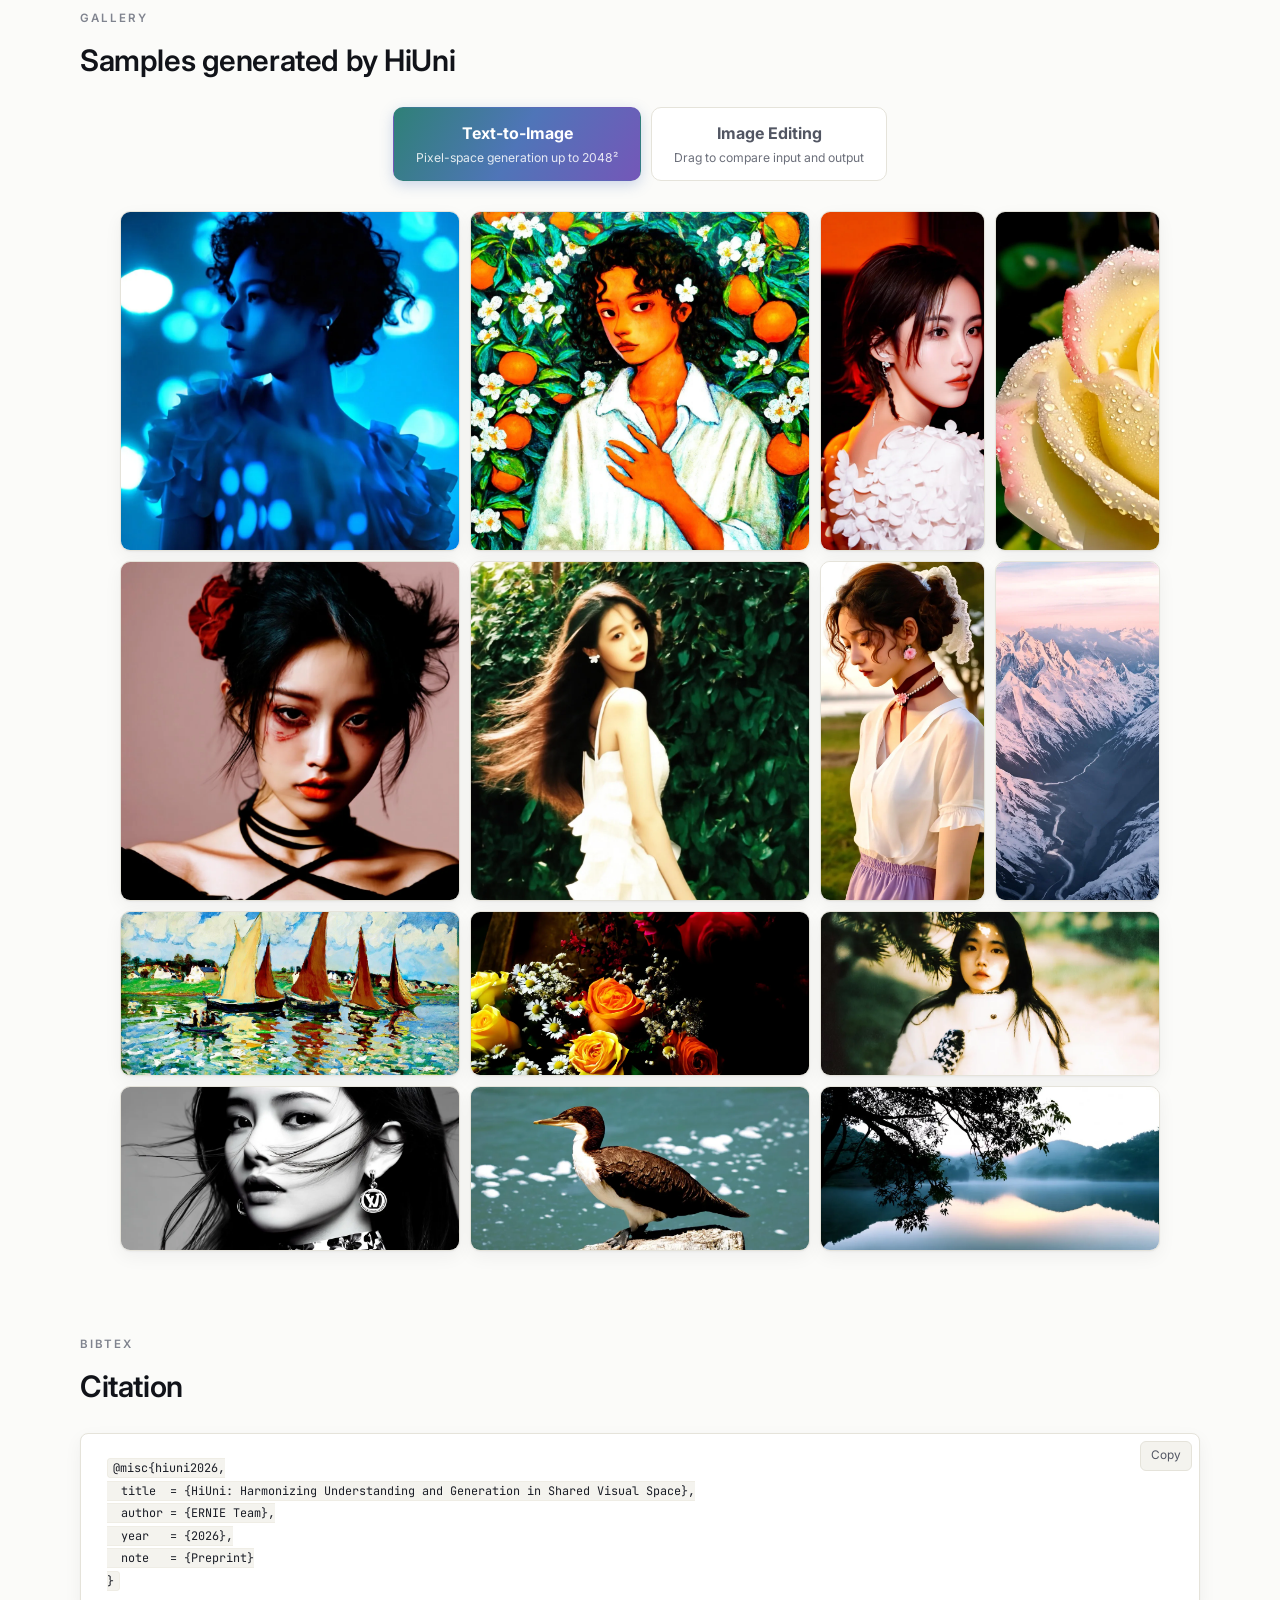
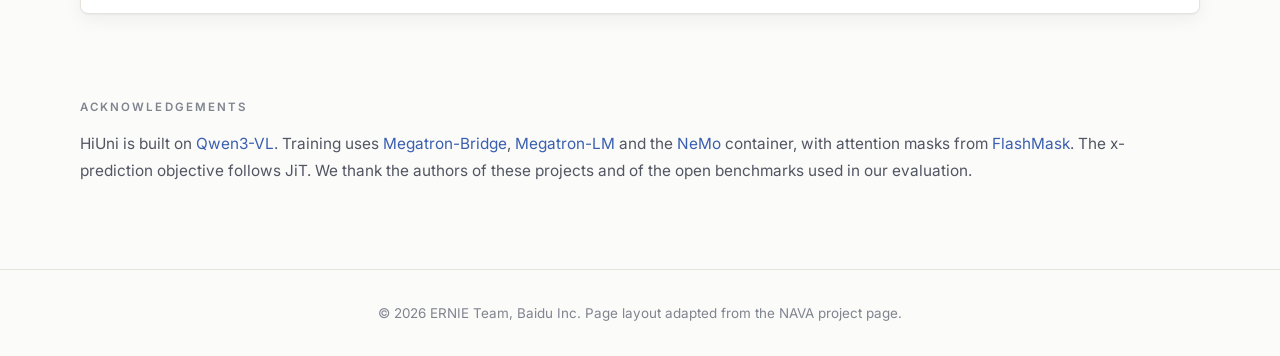
==== commit a0ea64a1: "Restore navigation logo mark" ====
--- a/docs/index.html
+++ b/docs/index.html
@@ -14,7 +14,7 @@
 <!-- Fonts load without blocking render, so the page stays usable where Google Fonts is slow or blocked. -->
 <link rel="stylesheet" href="https://fonts.googleapis.com/css2?family=Inter:wght@400;500;600;700&family=Fraunces:opsz,wght,SOFT@9..144,500;9..144,600&family=Source+Serif+4:ital,opsz,wght@0,8..60,400;0,8..60,600;1,8..60,400;1,8..60,600&family=JetBrains+Mono:wght@400;500&display=swap" media="print" onload="this.media='all'">
 <noscript><link rel="stylesheet" href="https://fonts.googleapis.com/css2?family=Inter:wght@400;500;600;700&family=Fraunces:opsz,wght,SOFT@9..144,500;9..144,600&family=Source+Serif+4:ital,opsz,wght@0,8..60,400;0,8..60,600;1,8..60,400;1,8..60,600&family=JetBrains+Mono:wght@400;500&display=swap"></noscript>
-<link rel="stylesheet" href="assets/css/style.css?v=20261120-1">
+<link rel="stylesheet" href="assets/css/style.css?v=20261120-2">
 <script>document.documentElement.classList.remove('no-js');</script>
 </head>
 <body>
@@ -22,7 +22,7 @@
 
 <nav class="nav" aria-label="Primary">
   <div class="nav-inner">
-    <div class="nav-identity"><a class="nav-brand" href="#top" aria-label="HiUni home">HiUni</a></div>
+    <div class="nav-identity"><a class="nav-brand" href="#top" aria-label="HiUni home"><span class="logo-mark" aria-hidden="true">H</span><span>HiUni</span></a></div>
     <div class="nav-links">
       <a href="#abstract">Abstract</a>
       <a href="#method">Method</a>
--- a/docs/assets/css/style.css
+++ b/docs/assets/css/style.css
@@ -54,7 +54,8 @@
 .nav{position:sticky;top:0;z-index:50;backdrop-filter:saturate(180%) blur(14px);-webkit-backdrop-filter:saturate(180%) blur(14px);background:var(--nav-bg);border-bottom:1px solid var(--line)}
 .nav-inner{max-width:var(--maxw);margin:0 auto;padding:14px 28px;display:flex;align-items:center;justify-content:space-between}
 .nav-identity{display:flex;align-items:center;gap:12px}
-.nav-brand{display:flex;align-items:center;color:var(--ink);font-size:15px;font-weight:600}
+.nav-brand{display:flex;align-items:center;gap:10px;color:var(--ink);font-size:15px;font-weight:600}
+.logo-mark{width:24px;height:24px;border-radius:6px;background:var(--grad);display:grid;place-items:center;color:#fff;font-size:13px;font-weight:700}
 .nav-links{display:flex;align-items:center;gap:24px}
 .nav-links a{color:var(--text-2);font-size:14px;font-weight:500}
 .nav-links a:hover{color:var(--ink)}
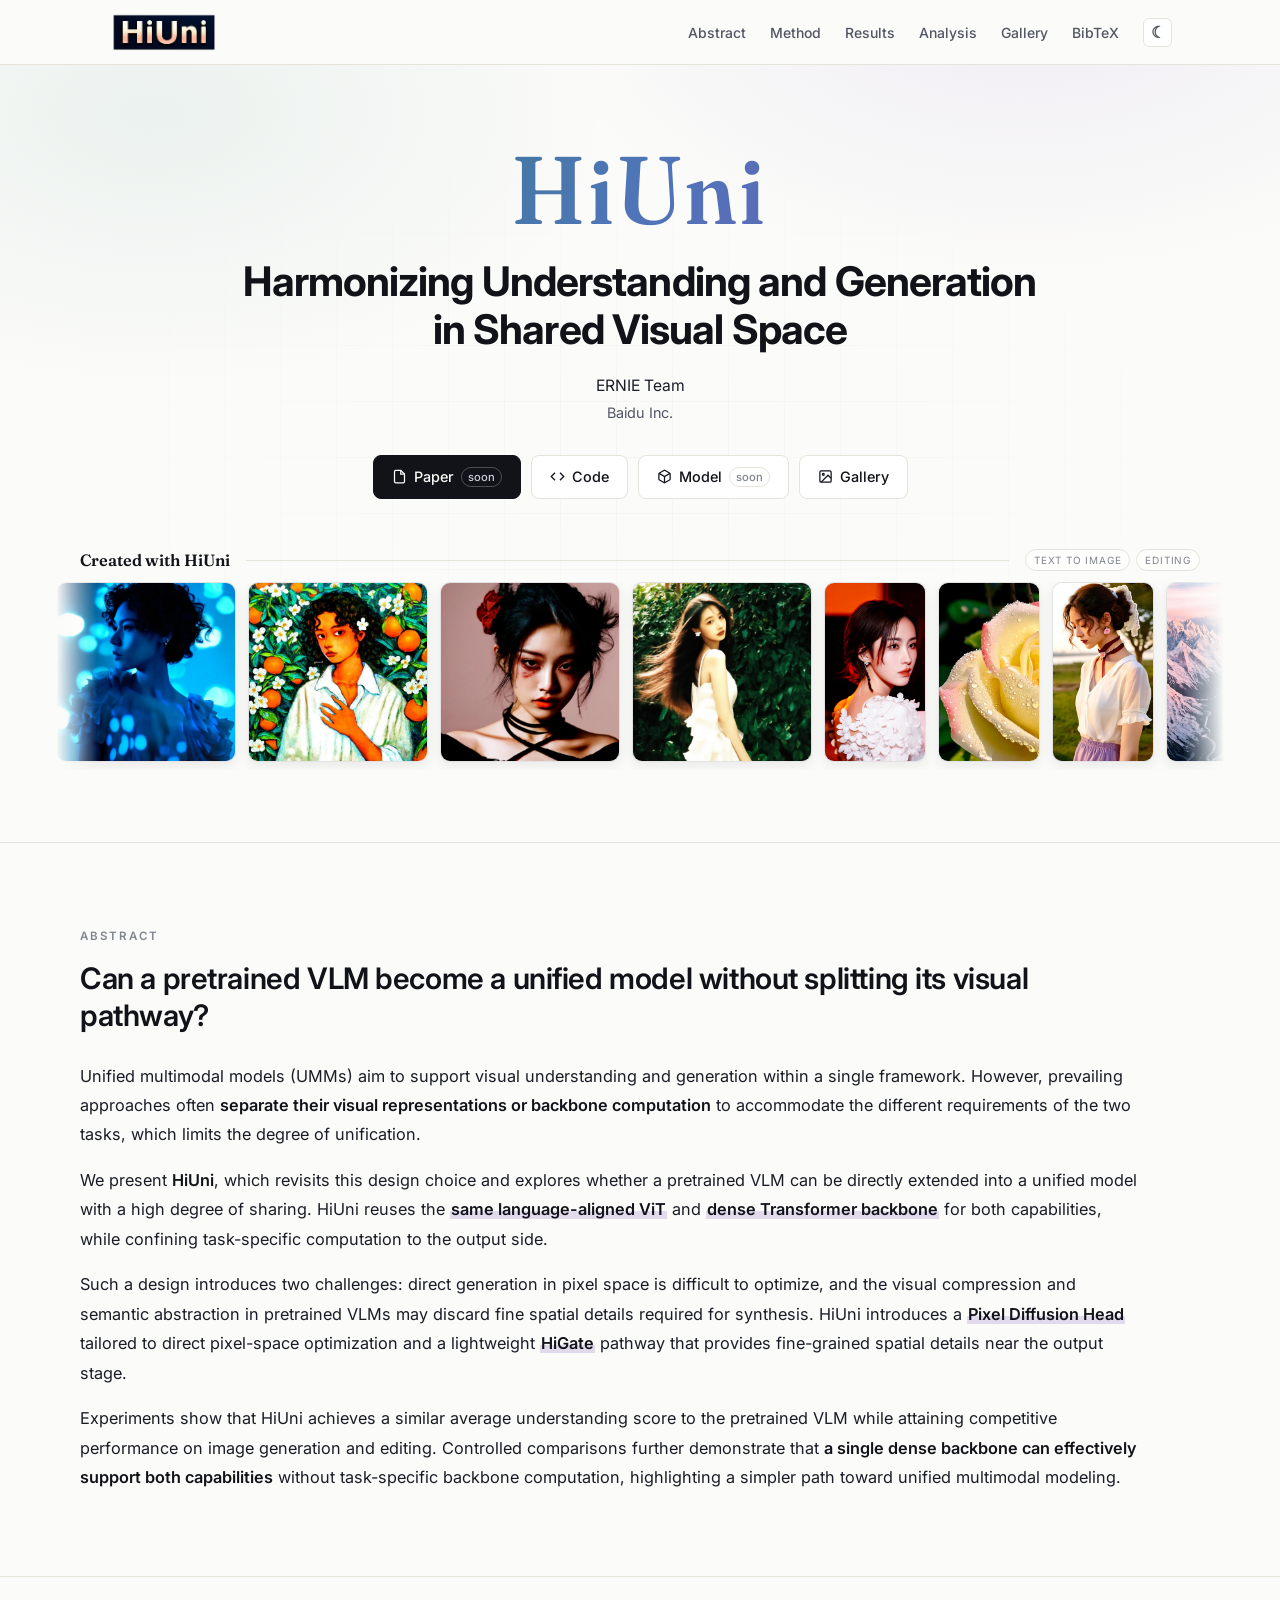
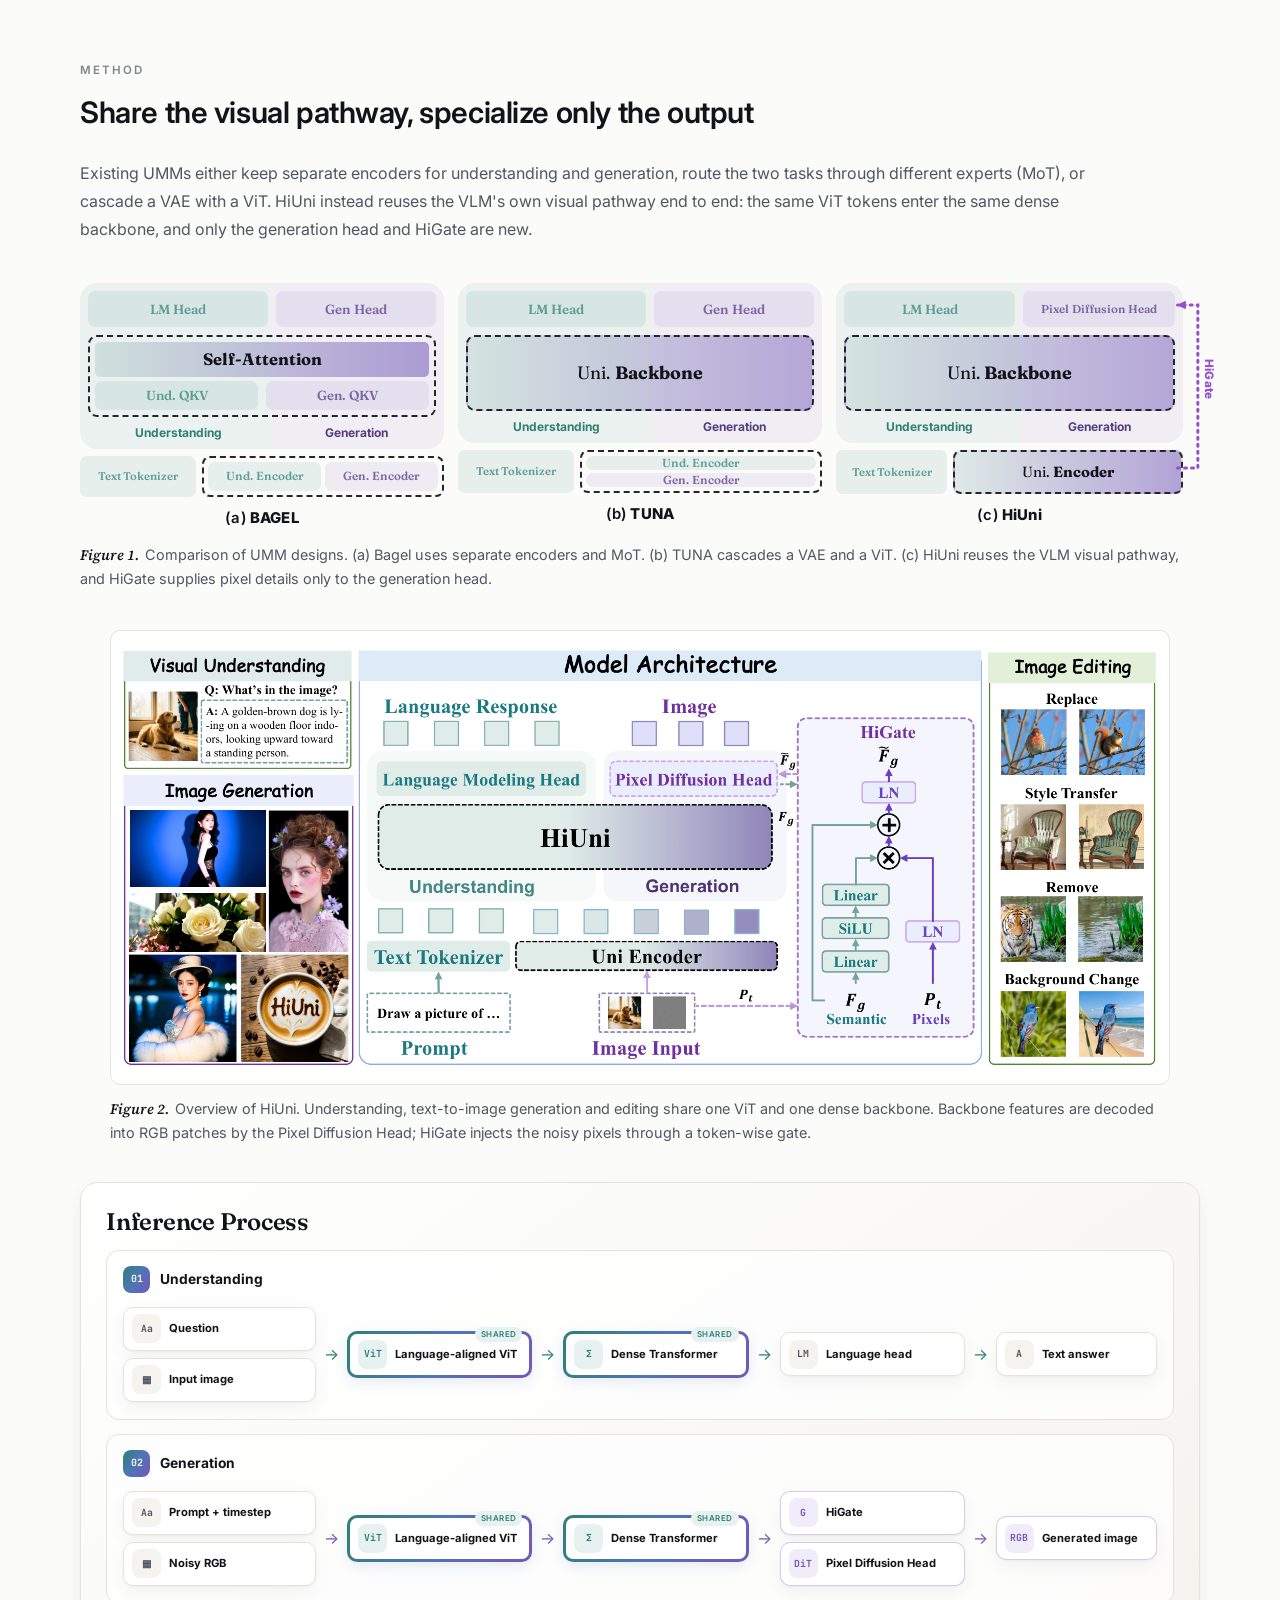
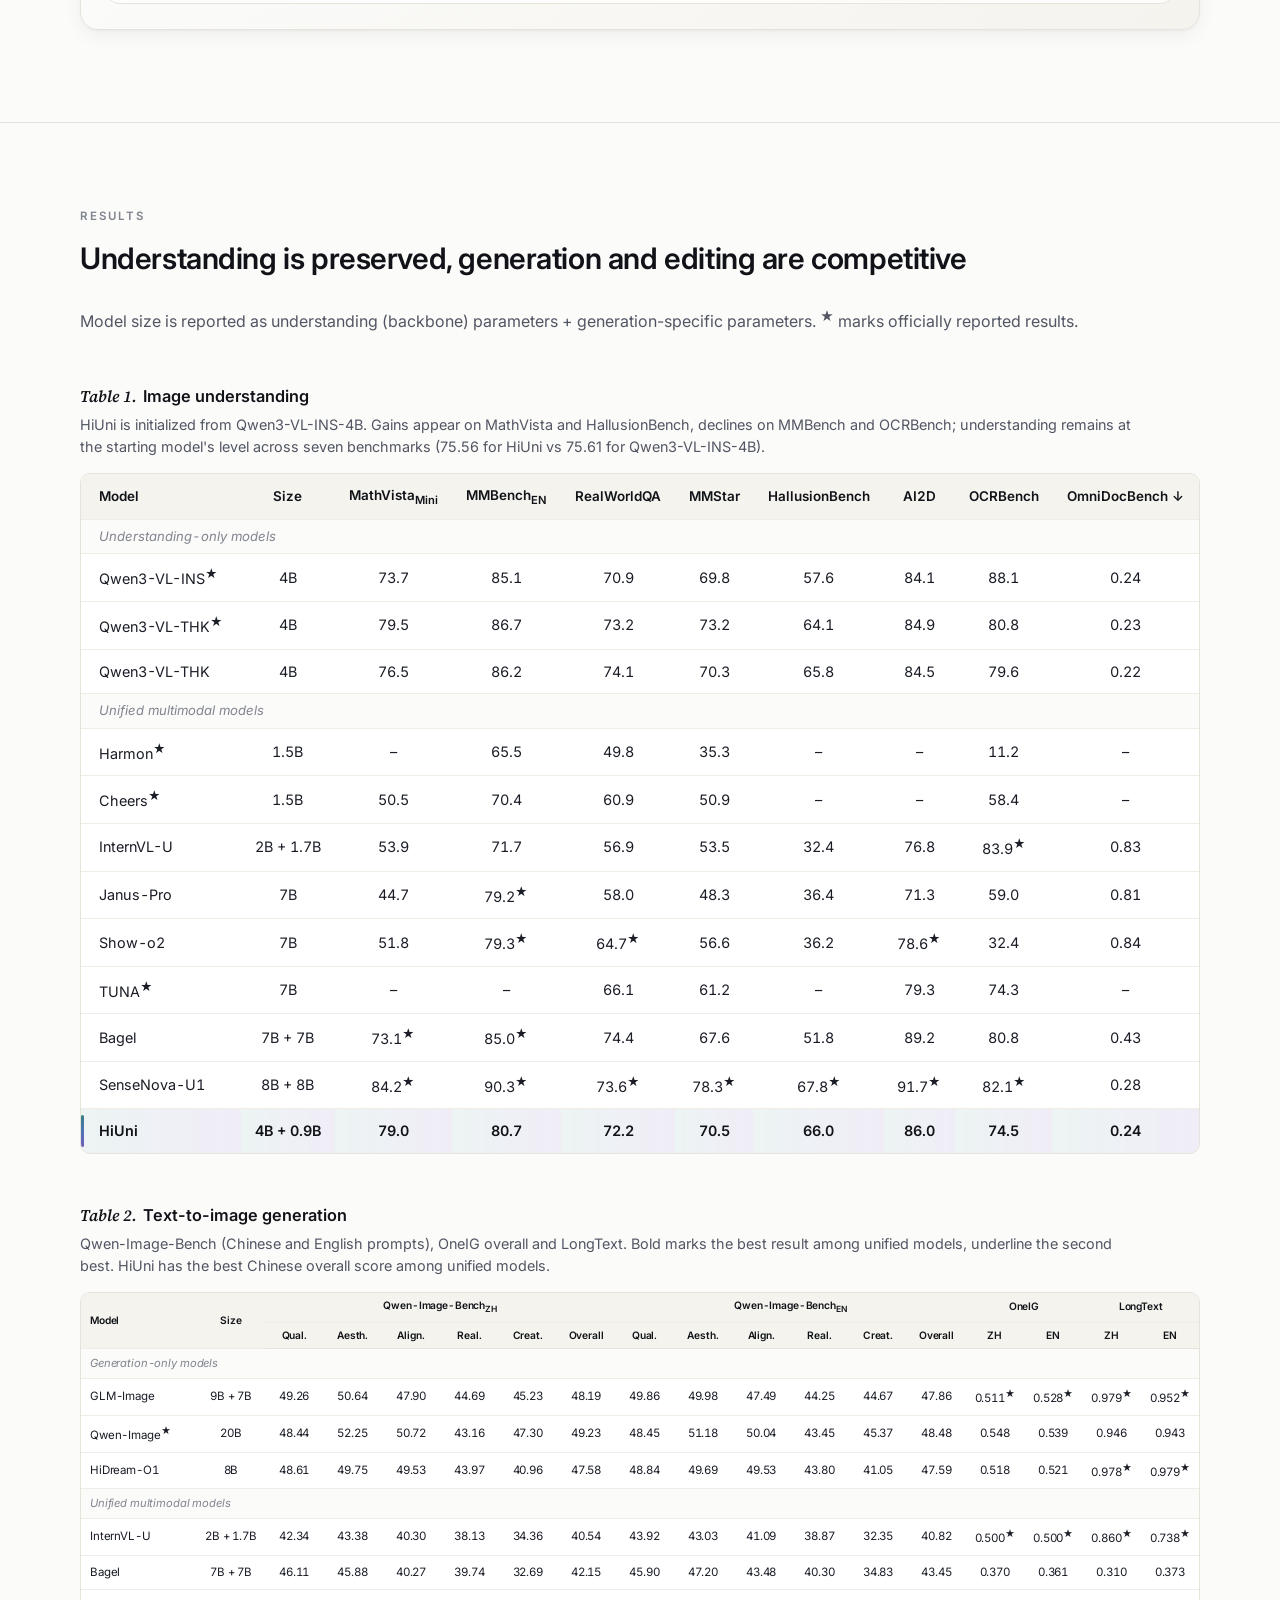
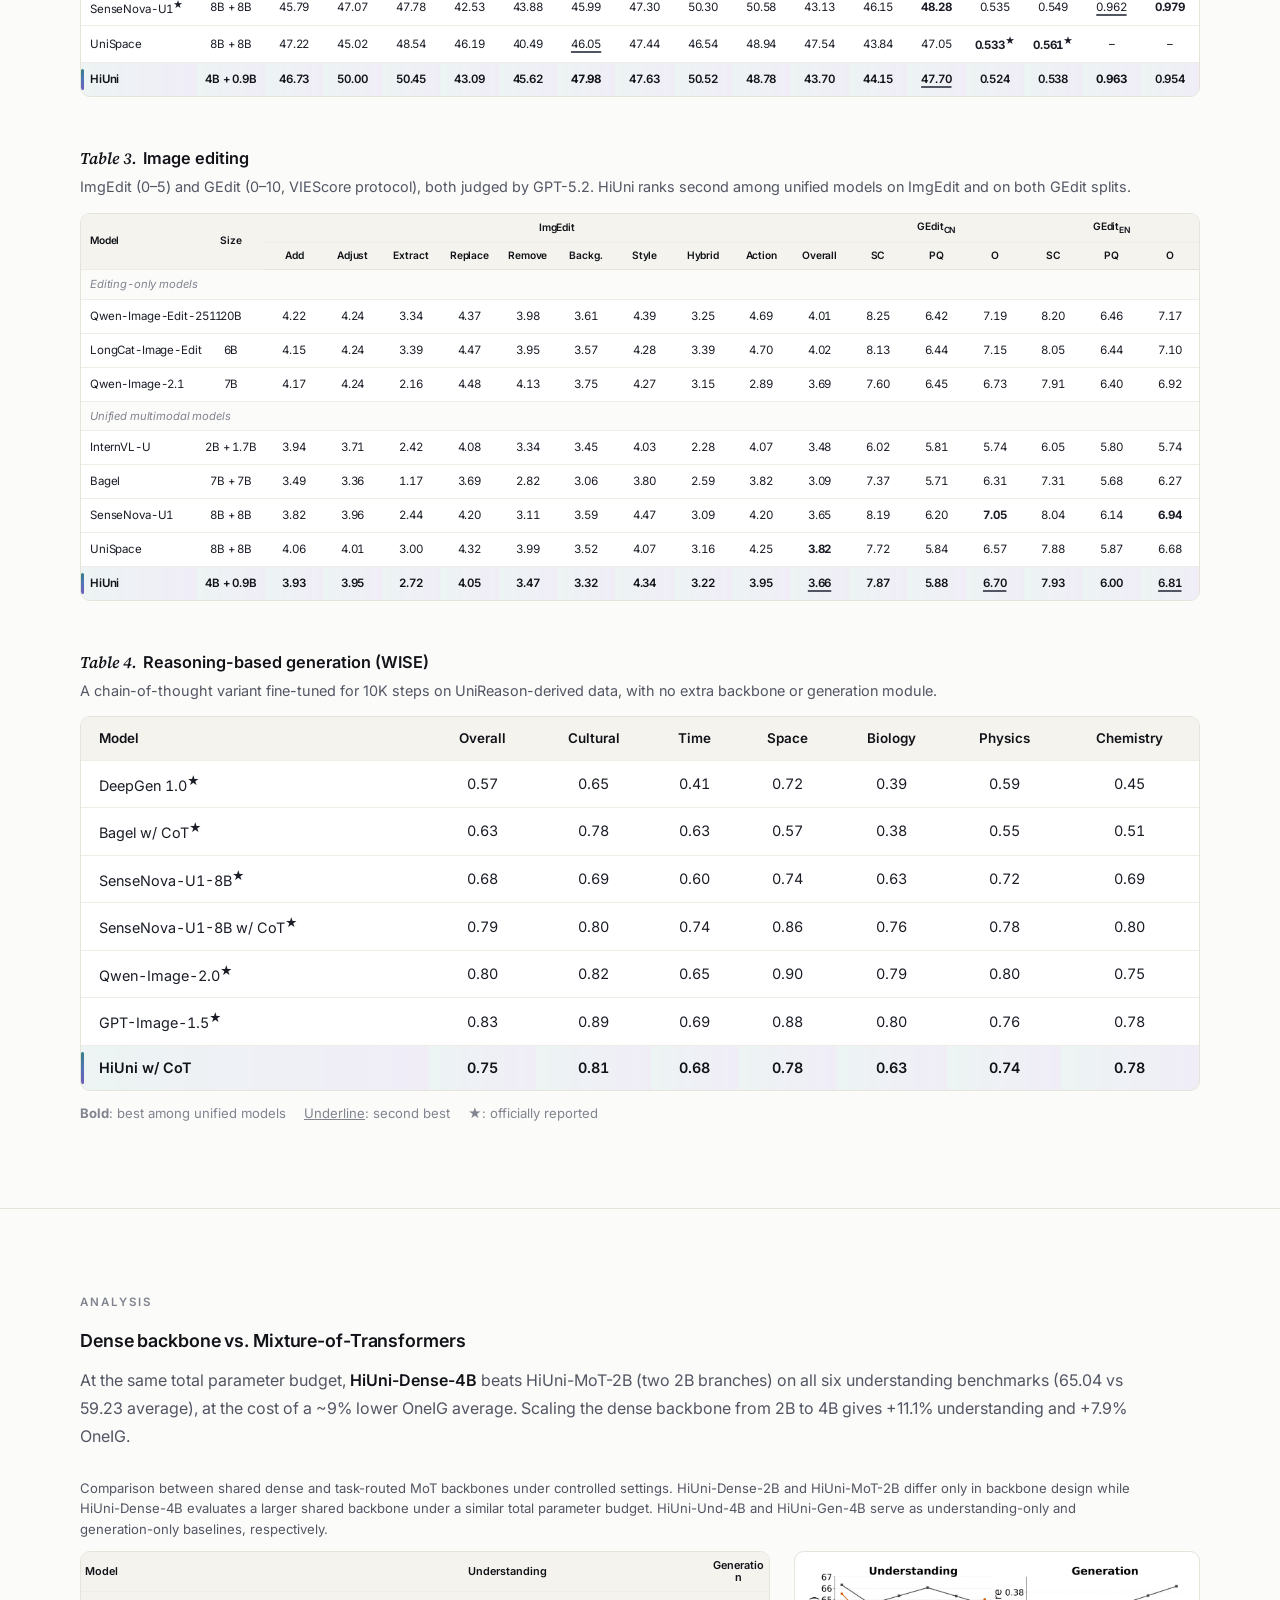
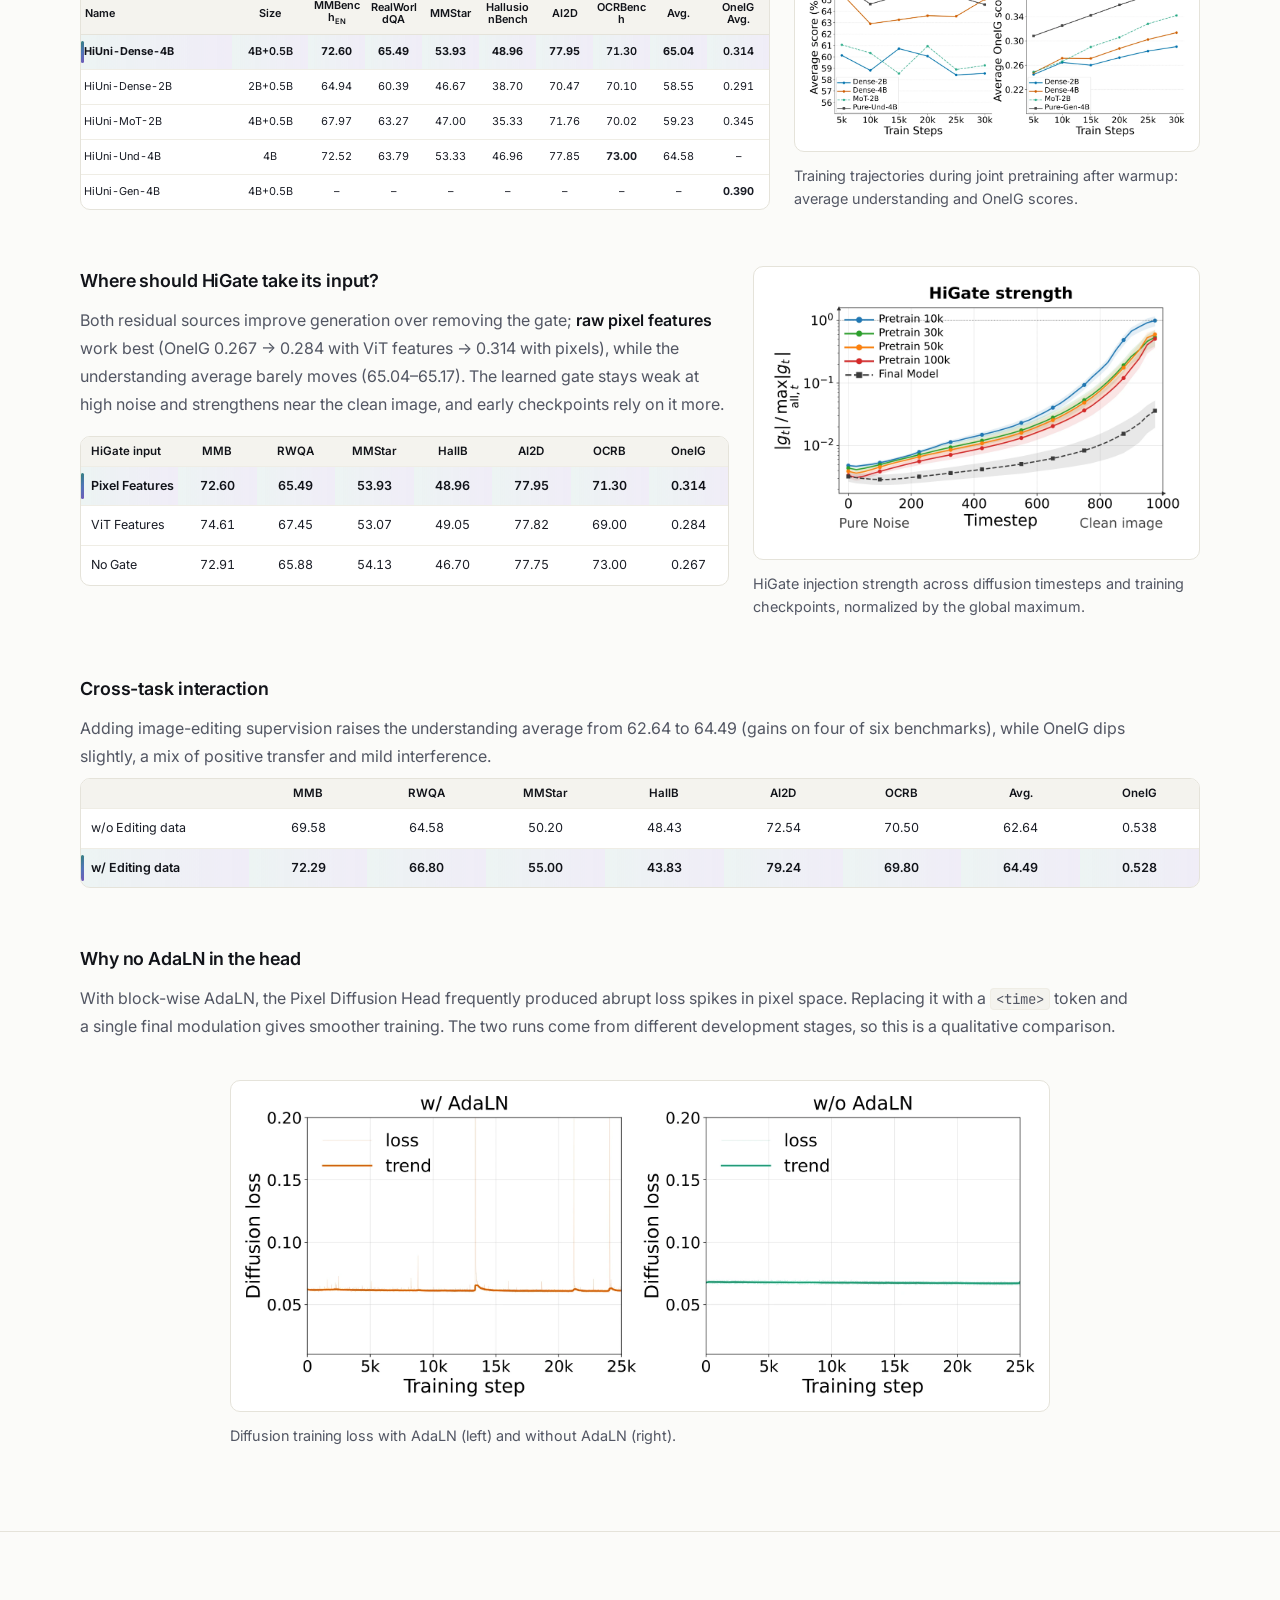
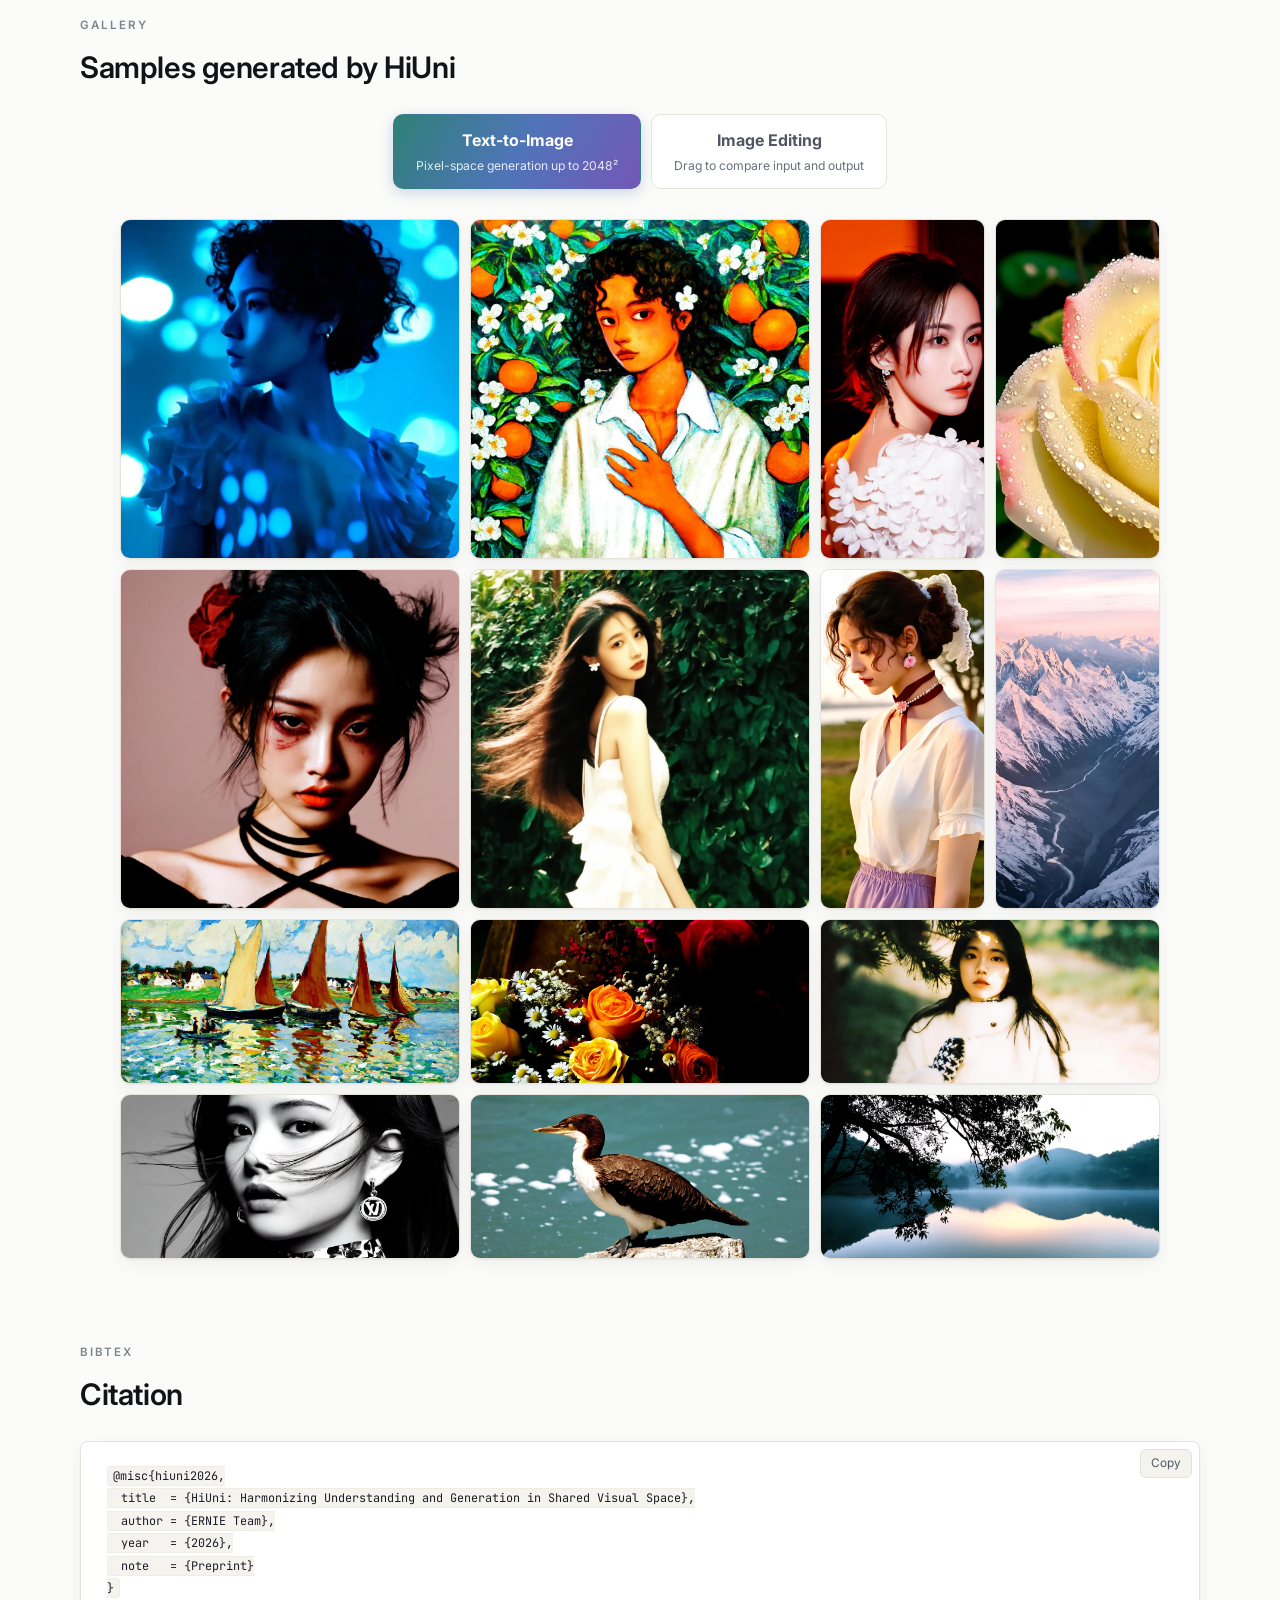
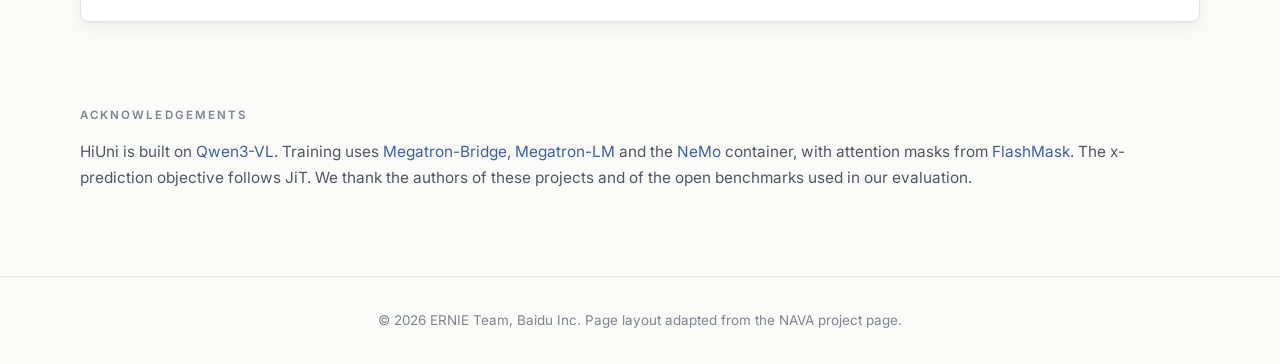
==== commit 3d097e0a: "Use original HiUni image in navigation" ====
--- a/docs/index.html
+++ b/docs/index.html
@@ -14,7 +14,7 @@
 <!-- Fonts load without blocking render, so the page stays usable where Google Fonts is slow or blocked. -->
 <link rel="stylesheet" href="https://fonts.googleapis.com/css2?family=Inter:wght@400;500;600;700&family=Fraunces:opsz,wght,SOFT@9..144,500;9..144,600&family=Source+Serif+4:ital,opsz,wght@0,8..60,400;0,8..60,600;1,8..60,400;1,8..60,600&family=JetBrains+Mono:wght@400;500&display=swap" media="print" onload="this.media='all'">
 <noscript><link rel="stylesheet" href="https://fonts.googleapis.com/css2?family=Inter:wght@400;500;600;700&family=Fraunces:opsz,wght,SOFT@9..144,500;9..144,600&family=Source+Serif+4:ital,opsz,wght@0,8..60,400;0,8..60,600;1,8..60,400;1,8..60,600&family=JetBrains+Mono:wght@400;500&display=swap"></noscript>
-<link rel="stylesheet" href="assets/css/style.css?v=20261120-2">
+<link rel="stylesheet" href="assets/css/style.css?v=20261120-4">
 <script>document.documentElement.classList.remove('no-js');</script>
 </head>
 <body>
@@ -22,7 +22,7 @@
 
 <nav class="nav" aria-label="Primary">
   <div class="nav-inner">
-    <div class="nav-identity"><a class="nav-brand" href="#top" aria-label="HiUni home"><span class="logo-mark" aria-hidden="true">H</span><span>HiUni</span></a></div>
+    <div class="nav-identity"><a class="nav-brand" href="#top" aria-label="HiUni home"><img class="nav-brand-logo" src="assets/brand/hiuni-logo.png" alt="HiUni" width="1912" height="823"></a></div>
     <div class="nav-links">
       <a href="#abstract">Abstract</a>
       <a href="#method">Method</a>
--- a/docs/assets/css/style.css
+++ b/docs/assets/css/style.css
@@ -52,10 +52,10 @@
 
 /* nav */
 .nav{position:sticky;top:0;z-index:50;backdrop-filter:saturate(180%) blur(14px);-webkit-backdrop-filter:saturate(180%) blur(14px);background:var(--nav-bg);border-bottom:1px solid var(--line)}
-.nav-inner{max-width:var(--maxw);margin:0 auto;padding:14px 28px;display:flex;align-items:center;justify-content:space-between}
+.nav-inner{max-width:var(--maxw);margin:0 auto;padding:8px 28px;display:flex;align-items:center;justify-content:space-between}
 .nav-identity{display:flex;align-items:center;gap:12px}
-.nav-brand{display:flex;align-items:center;gap:10px;color:var(--ink);font-size:15px;font-weight:600}
-.logo-mark{width:24px;height:24px;border-radius:6px;background:var(--grad);display:grid;place-items:center;color:#fff;font-size:13px;font-weight:700}
+.nav-brand{display:flex;align-items:center;color:var(--ink)}
+.nav-brand-logo{display:block;width:112px;height:auto}
 .nav-links{display:flex;align-items:center;gap:24px}
 .nav-links a{color:var(--text-2);font-size:14px;font-weight:500}
 .nav-links a:hover{color:var(--ink)}
@@ -373,5 +373,6 @@
 }
 @media (max-width:520px){
   .nav-inner{padding-left:18px;padding-right:18px}
+  .nav-brand-logo{width:96px}
   .masonry,.edit-grid{gap:4px}
 }
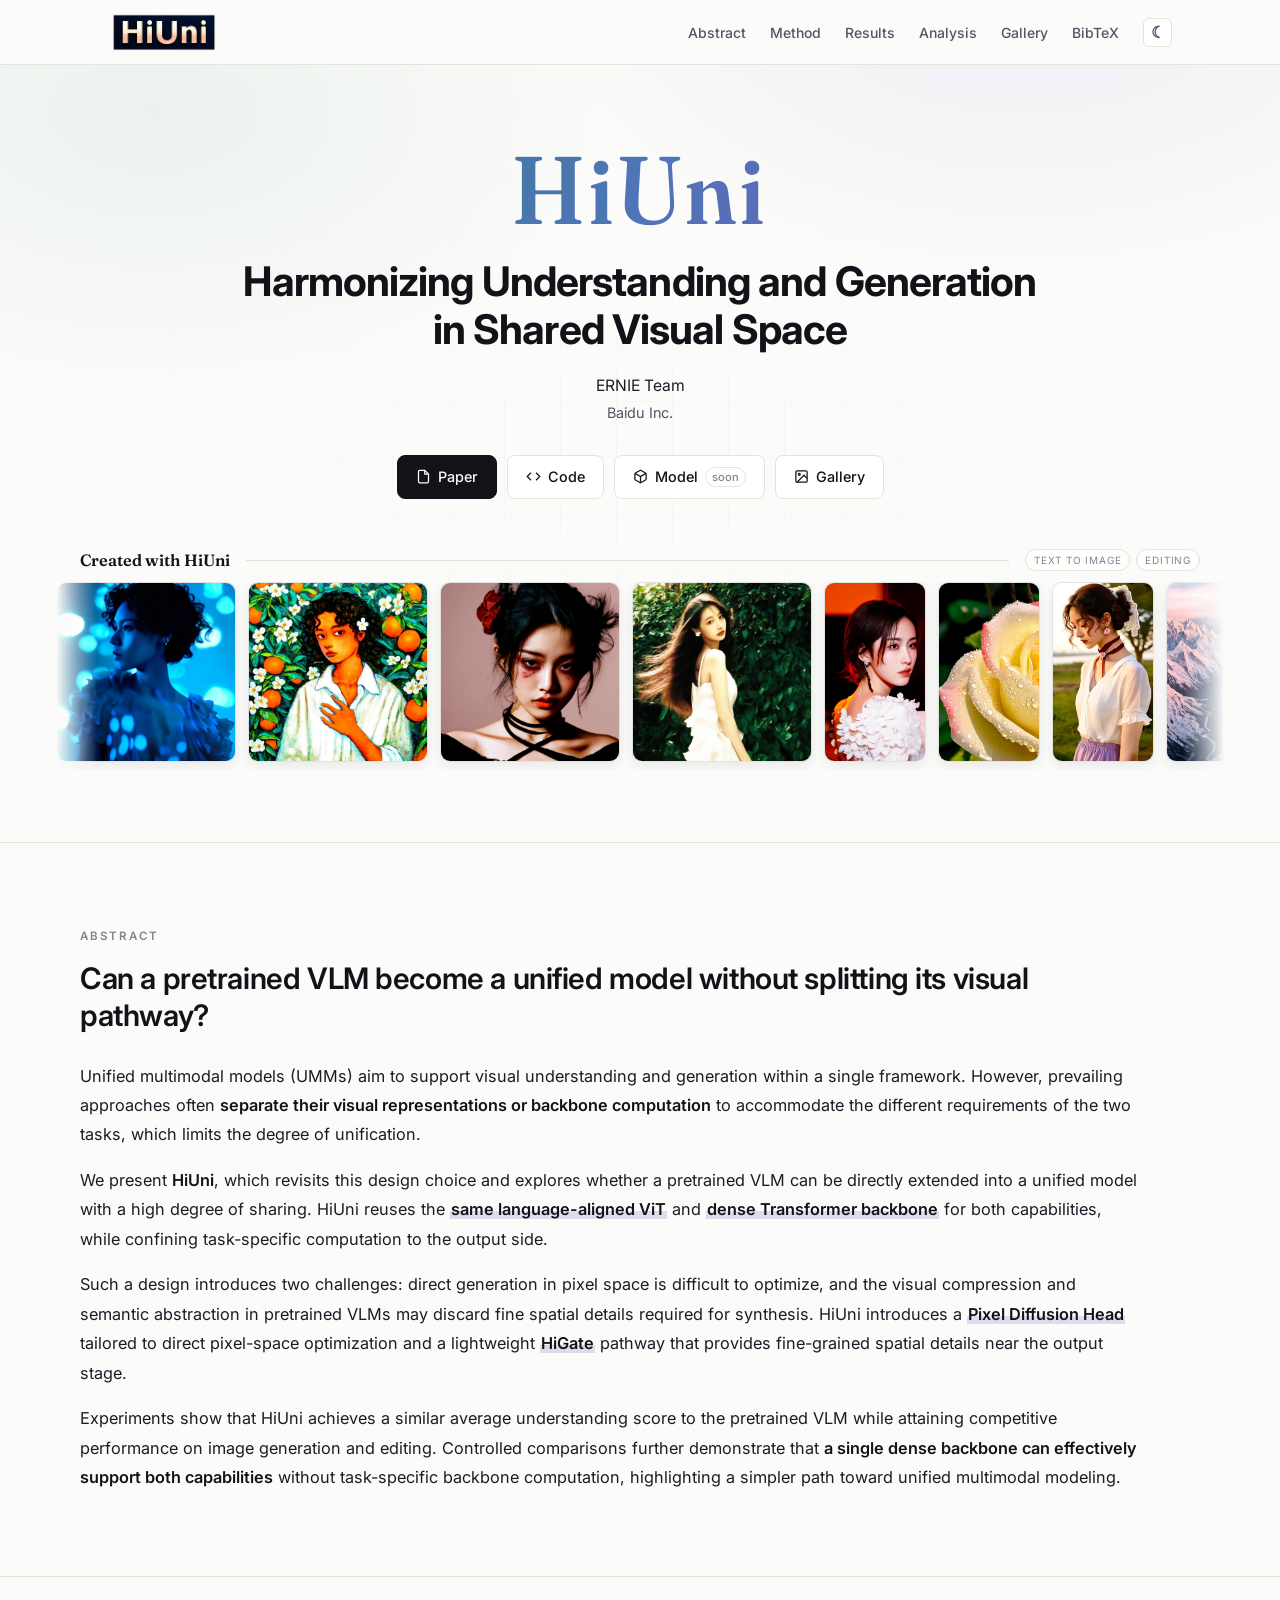
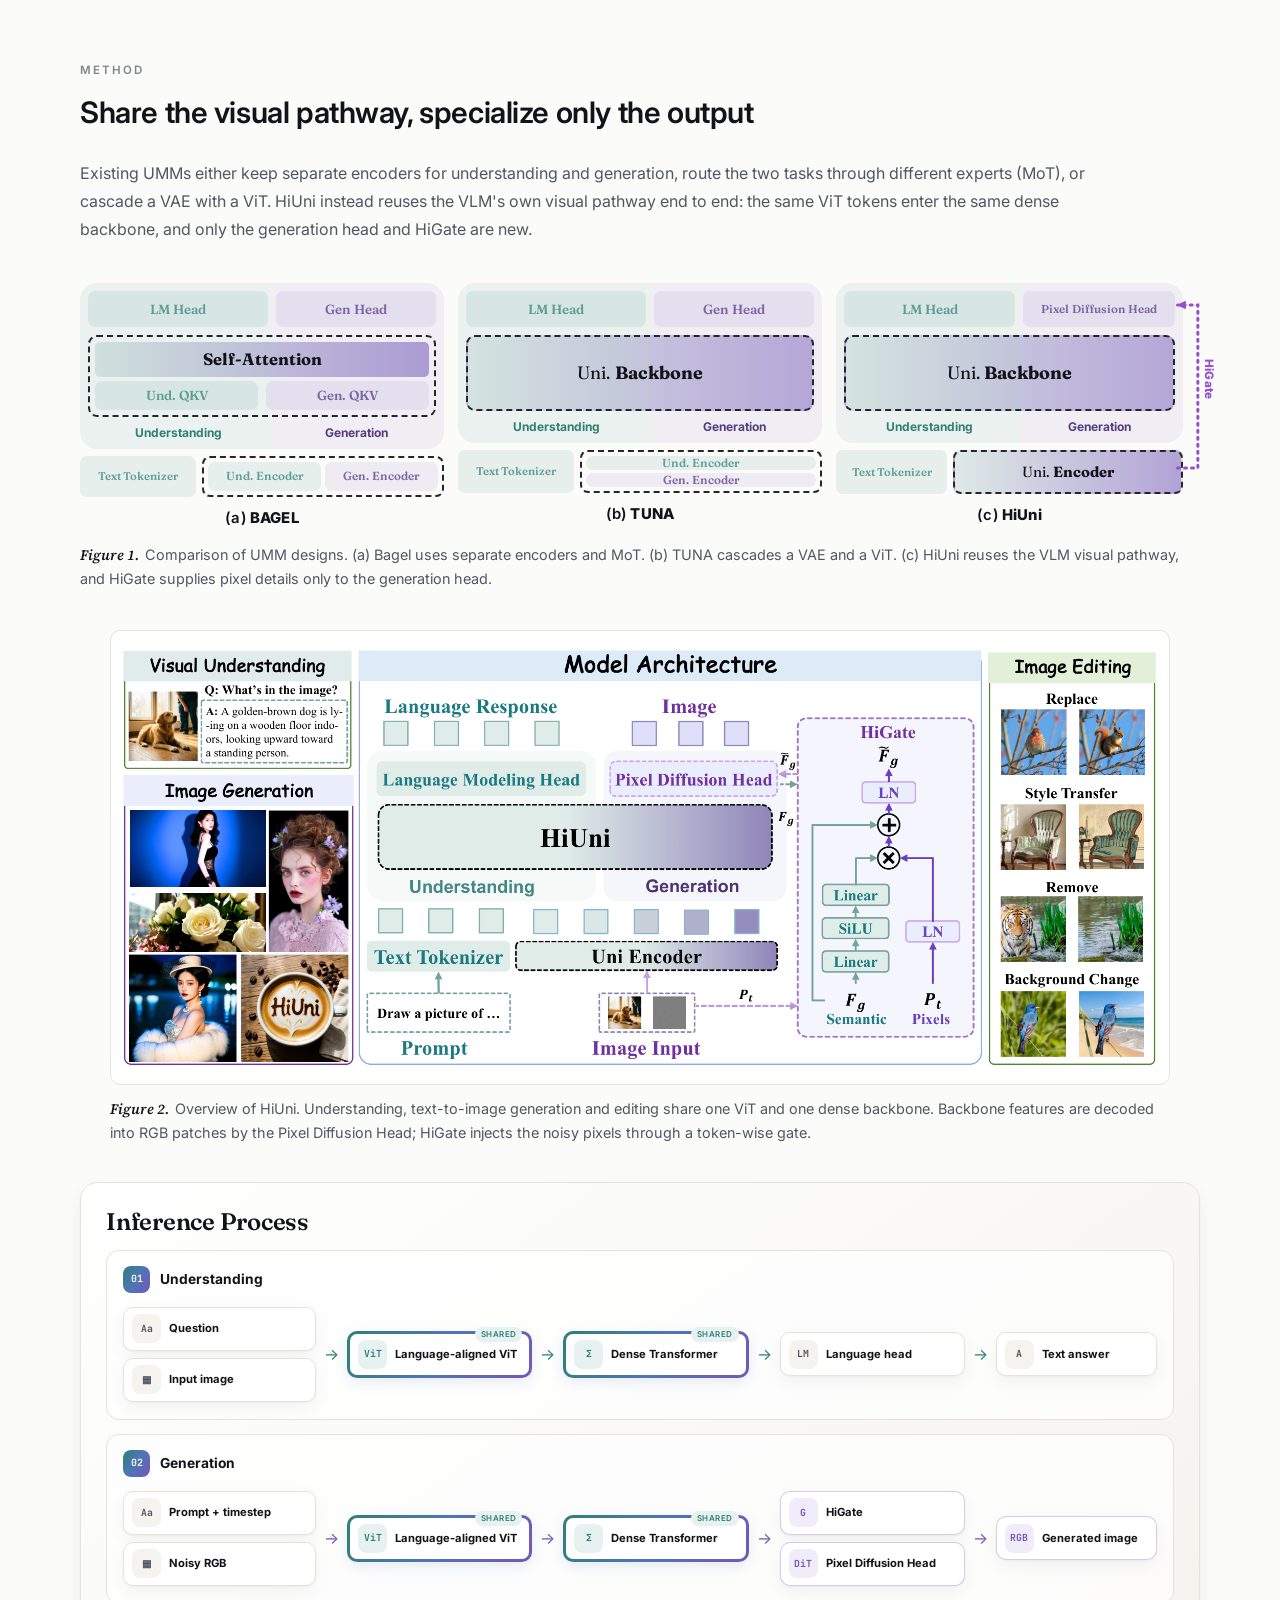
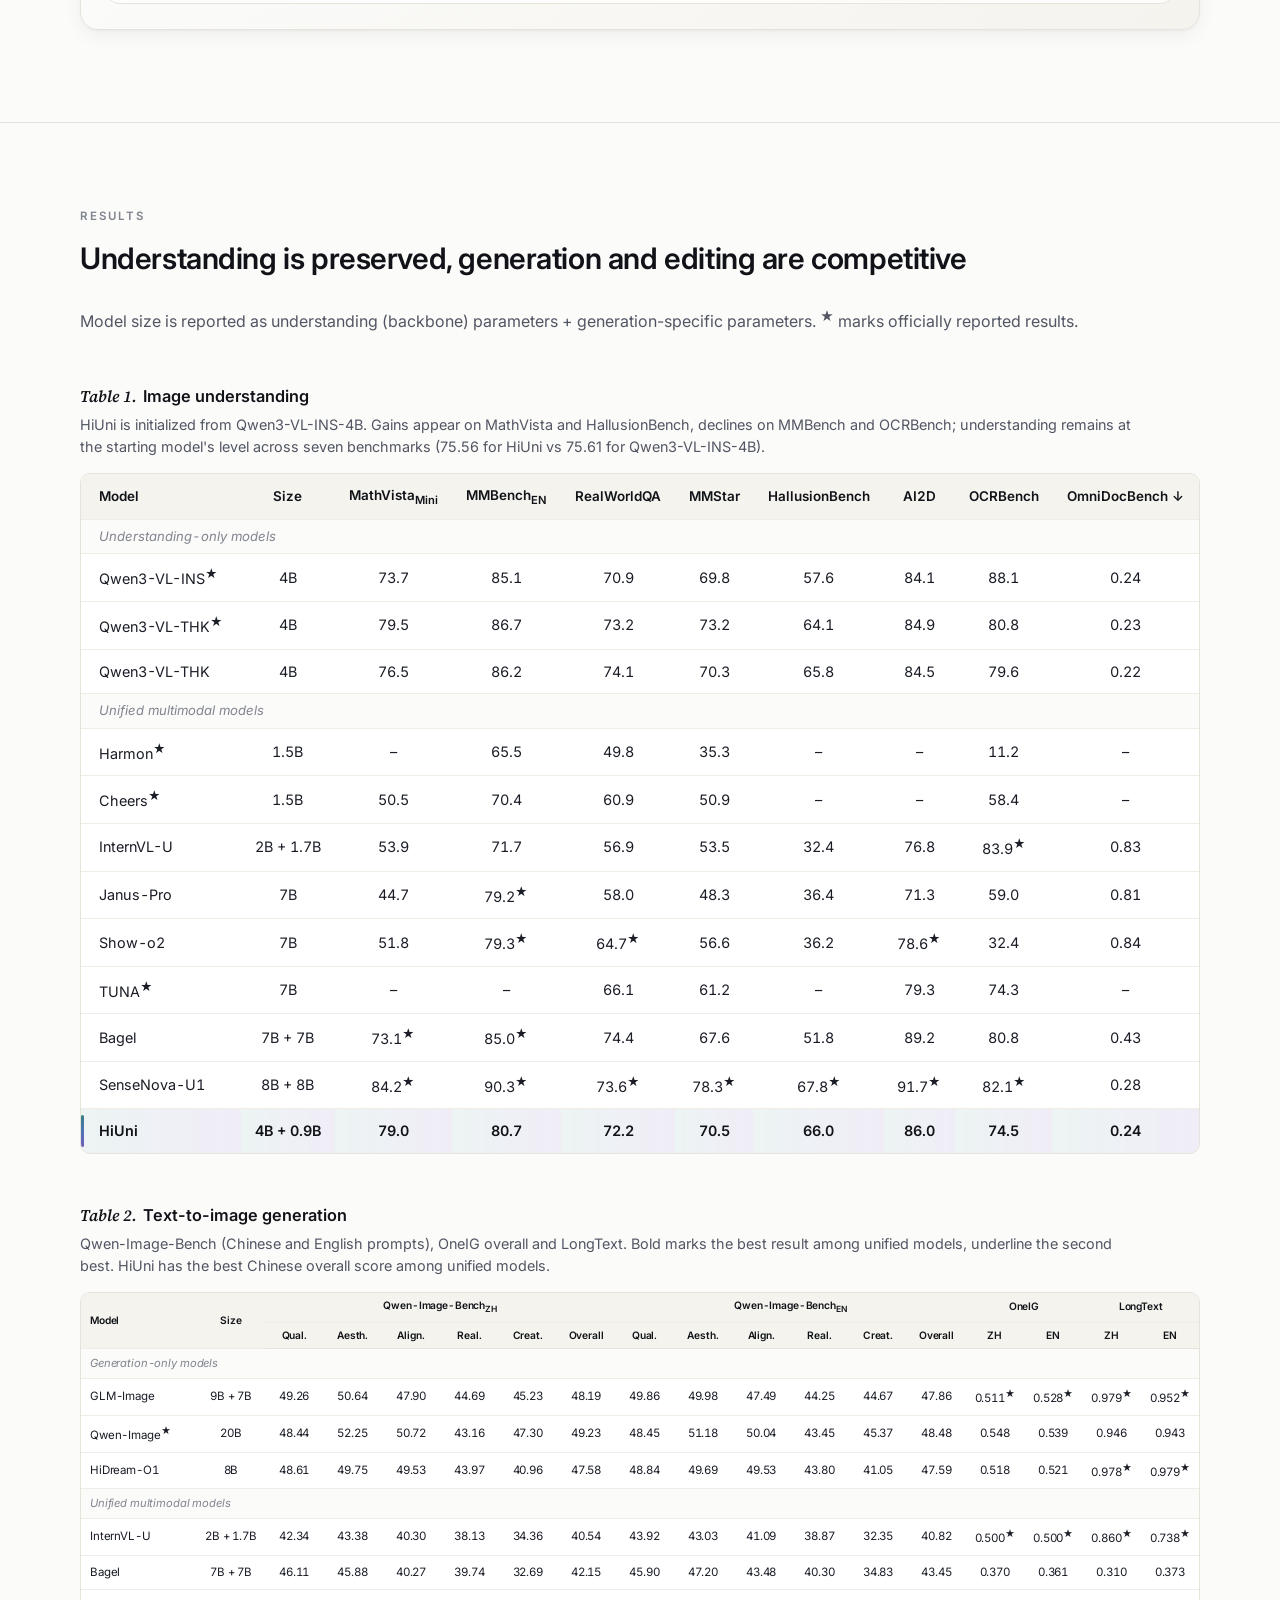
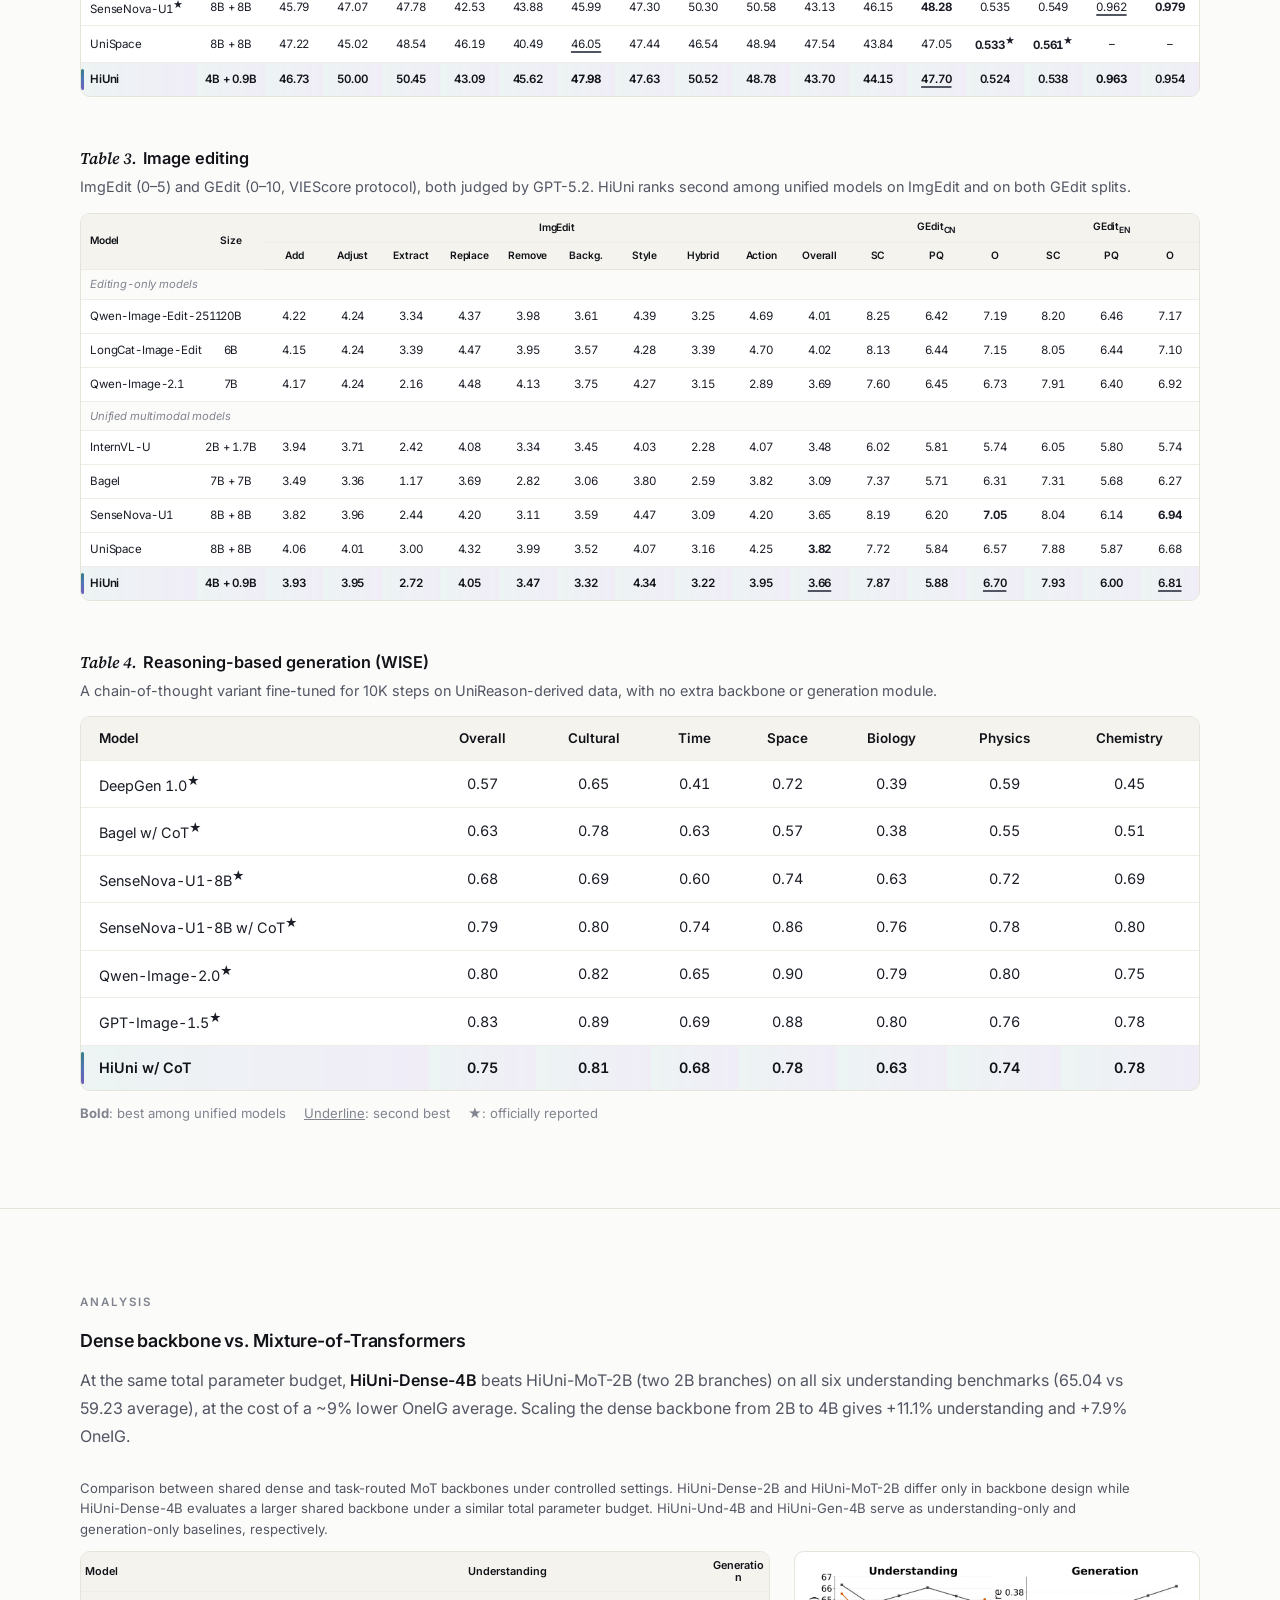
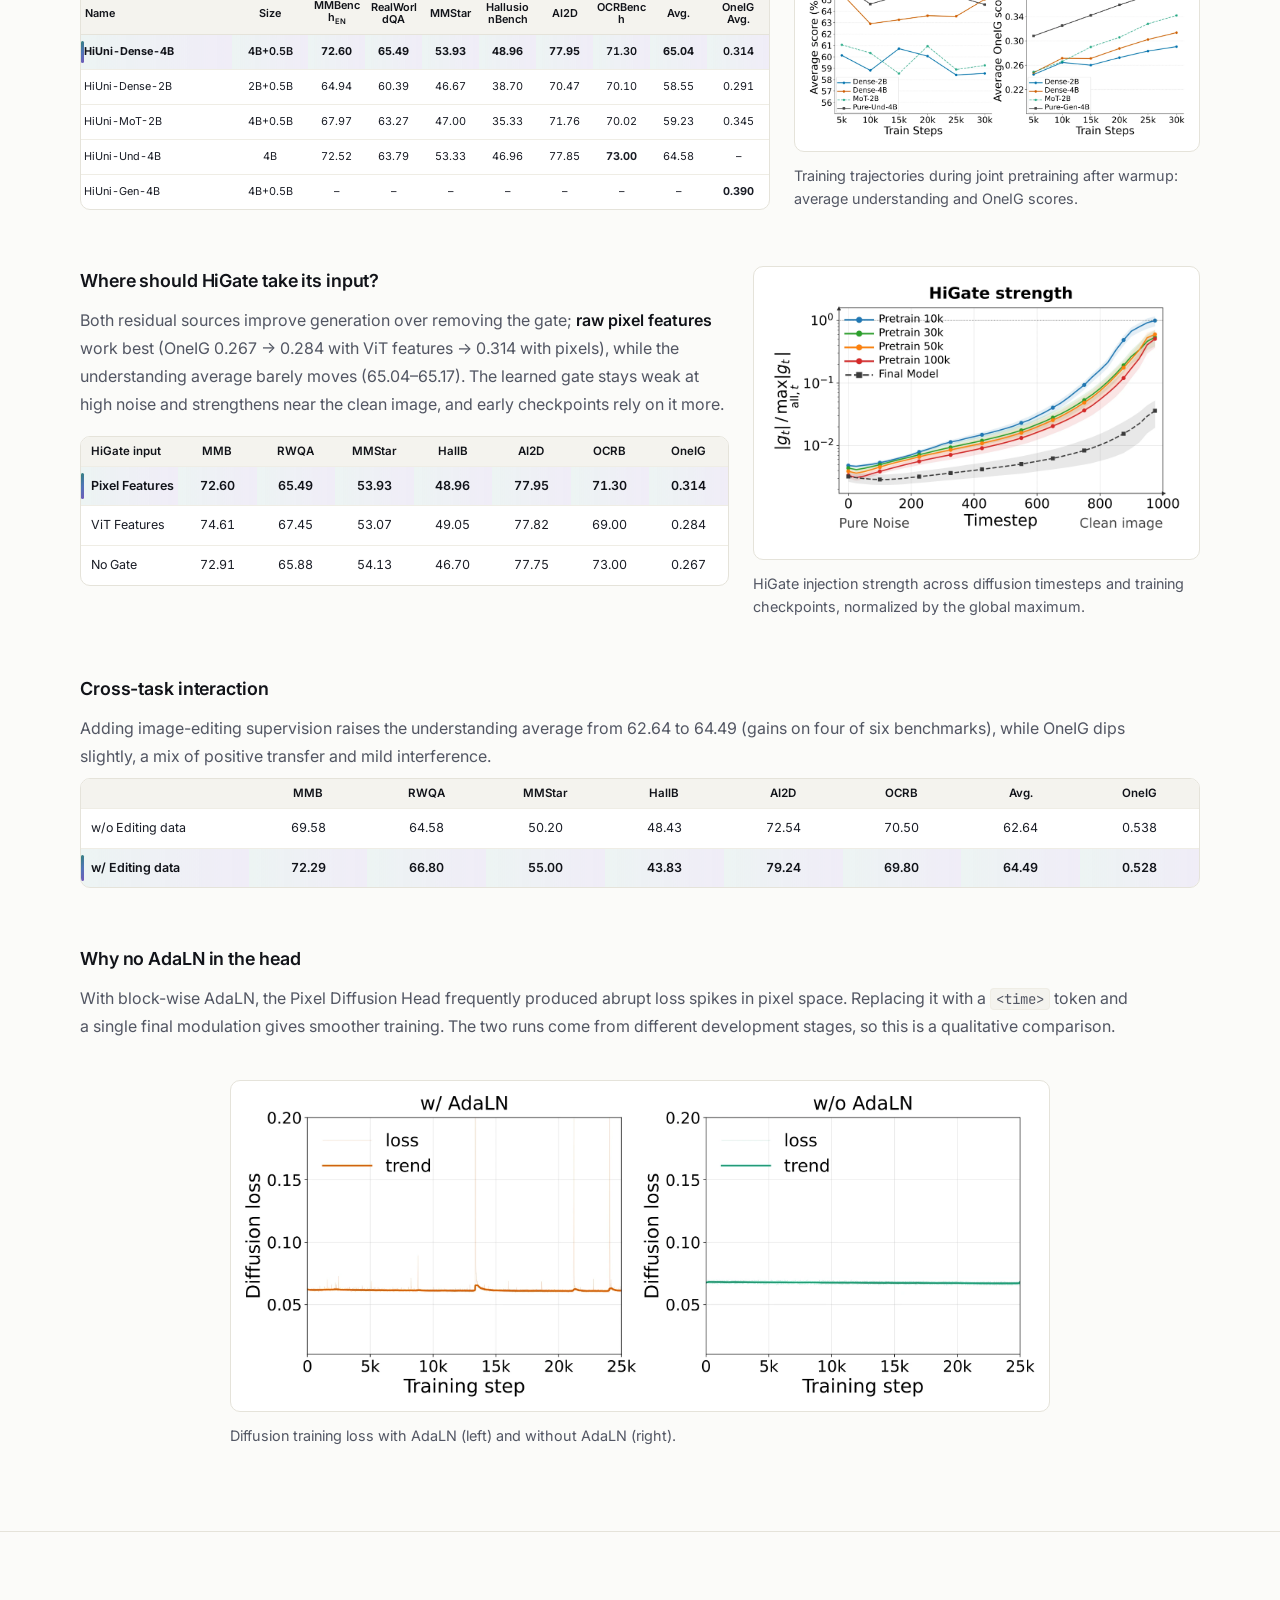
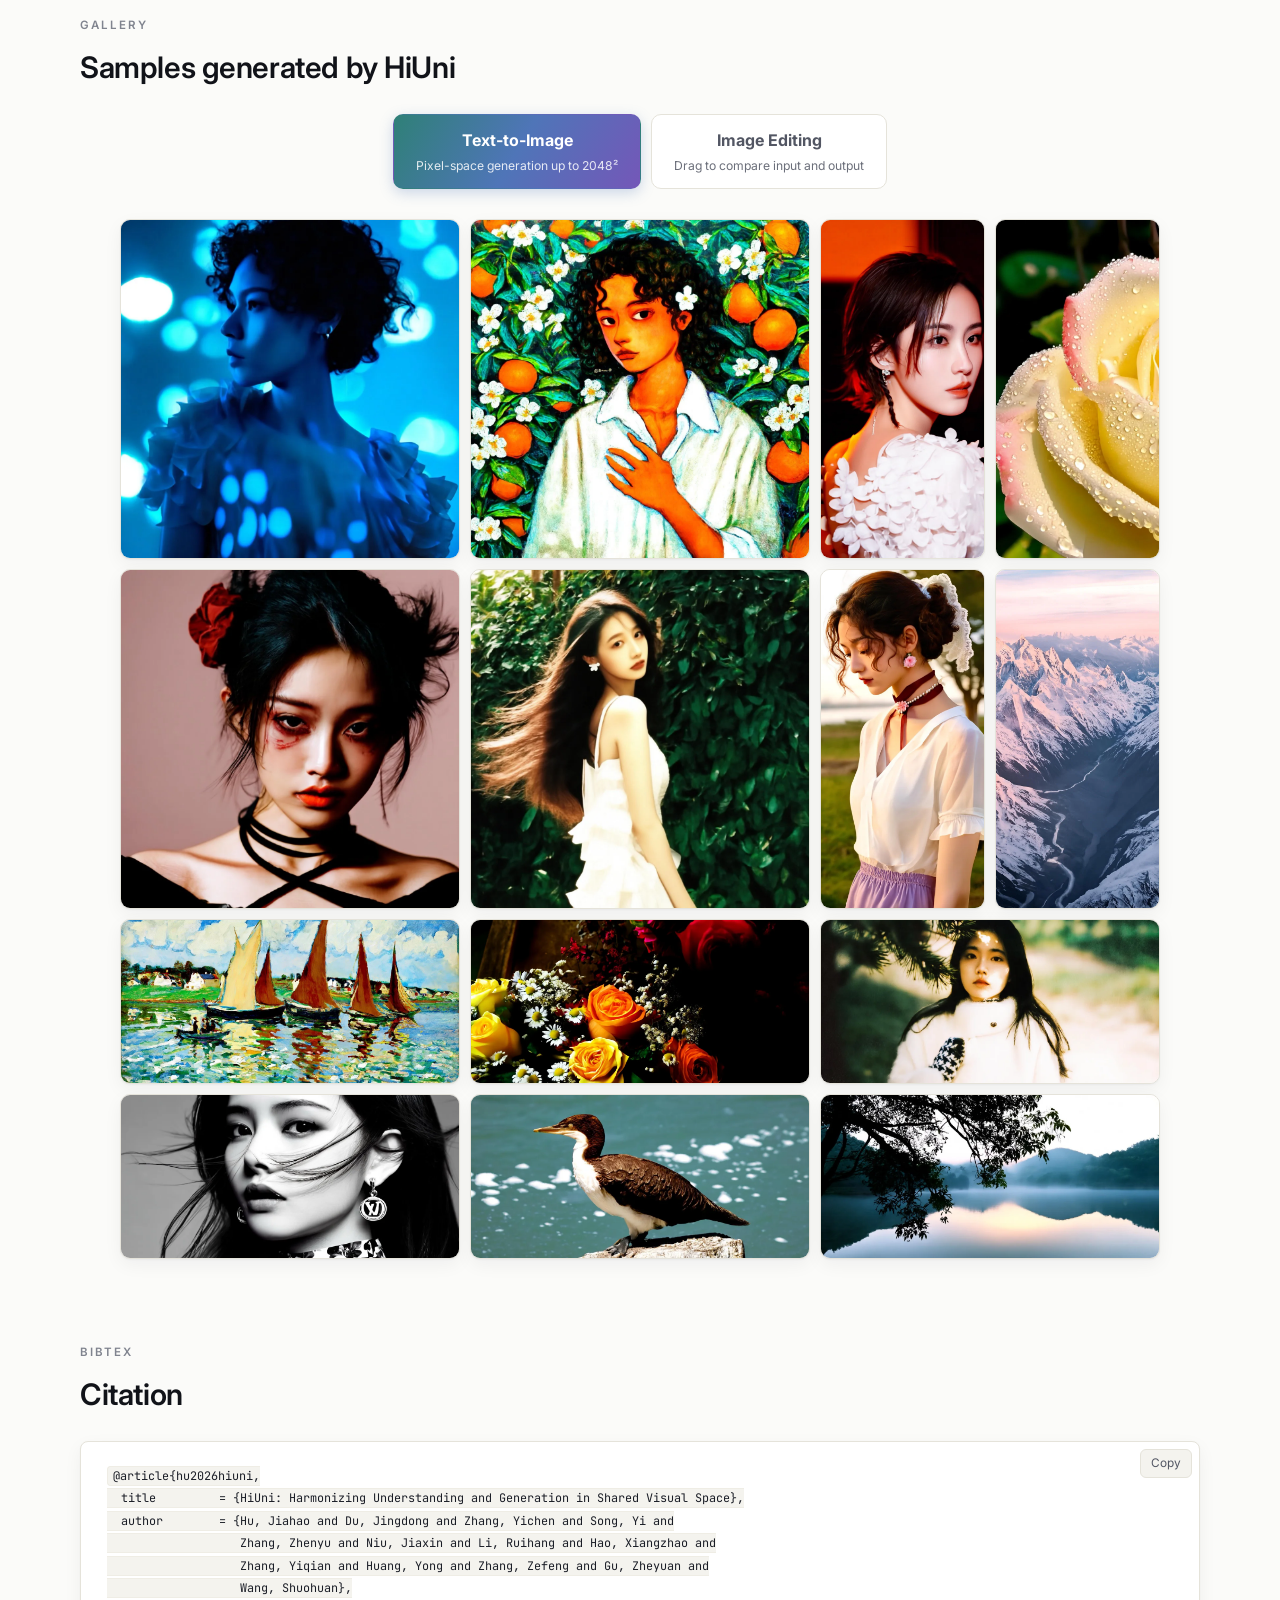
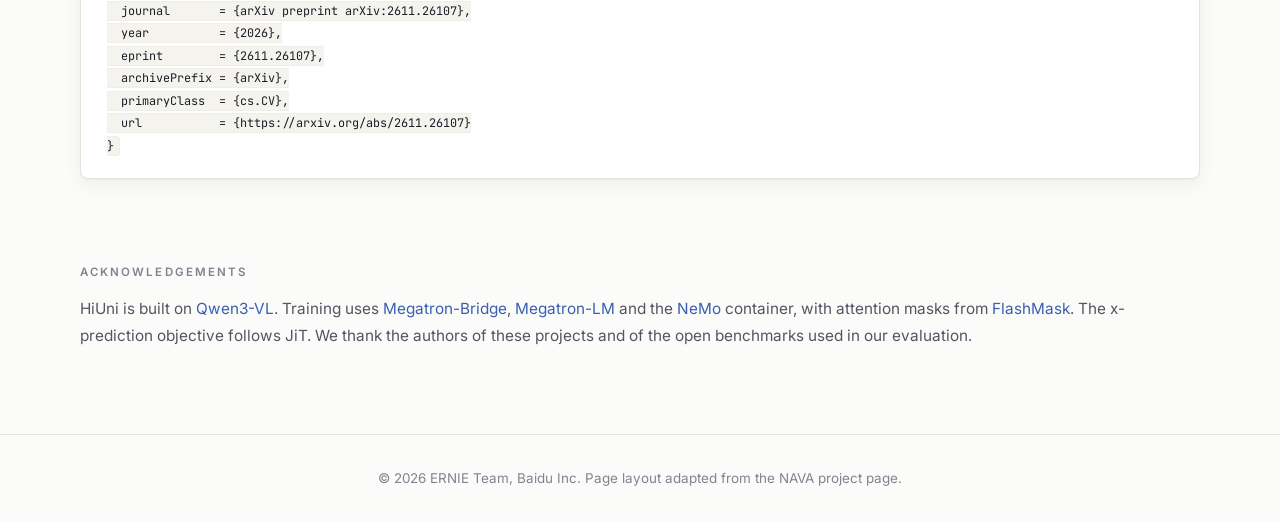
==== commit 1a031947: "Link HiUni arXiv paper" ====
--- a/docs/index.html
+++ b/docs/index.html
@@ -9,6 +9,10 @@
 <meta property="og:title" content="HiUni: Harmonizing Understanding and Generation in Shared Visual Space">
 <meta property="og:description" content="One ViT, one dense backbone, pixel-space diffusion. Understanding, generation and editing in a single 4B + 0.9B model.">
 <meta property="og:image" content="assets/readme/architecture.png">
+<meta name="citation_title" content="HiUni: Harmonizing Understanding and Generation in Shared Visual Space">
+<meta name="citation_publication_date" content="2026/11/19">
+<meta name="citation_arxiv_id" content="2611.26107">
+<meta name="citation_pdf_url" content="https://arxiv.org/pdf/2611.26107">
 <link rel="preconnect" href="https://fonts.googleapis.com">
 <link rel="preconnect" href="https://fonts.gstatic.com" crossorigin>
 <!-- Fonts load without blocking render, so the page stays usable where Google Fonts is slow or blocked. -->
@@ -42,10 +46,9 @@
     <p class="authors">ERNIE Team</p>
     <p class="affiliation">Baidu Inc.</p>
     <div class="cta">
-      <!-- TODO: replace href with the arXiv URL once available -->
-      <a class="btn primary" href="#" aria-disabled="true">
+      <a class="btn primary" href="https://arxiv.org/abs/2611.26107" target="_blank" rel="noopener noreferrer">
         <svg viewBox="0 0 24 24" fill="none" stroke="currentColor" stroke-width="2" aria-hidden="true"><path d="M14 2H6a2 2 0 0 0-2 2v16a2 2 0 0 0 2 2h12a2 2 0 0 0 2-2V8z"/><polyline points="14 2 14 8 20 8"/></svg>
-        <span>Paper</span><span class="soon">soon</span>
+        <span>Paper</span>
       </a>
       <a class="btn" href="https://github.com/ernie-research/HiUni" target="_blank" rel="noopener noreferrer">
         <svg viewBox="0 0 24 24" fill="none" stroke="currentColor" stroke-width="2" aria-hidden="true"><polyline points="16 18 22 12 16 6"/><polyline points="8 6 2 12 8 18"/></svg>
@@ -371,12 +374,18 @@
   <div class="container reveal">
     <div class="section-tag">BibTeX</div>
     <h2 class="section-title">Citation</h2>
-    <!-- TODO: replace with the final arXiv BibTeX entry and author list -->
-    <div class="code"><pre class="bibtex"><code id="bibtex-text">@misc{hiuni2026,
-  title  = {HiUni: Harmonizing Understanding and Generation in Shared Visual Space},
-  author = {ERNIE Team},
-  year   = {2026},
-  note   = {Preprint}
+    <div class="code"><pre class="bibtex"><code id="bibtex-text">@article{hu2026hiuni,
+  title         = {HiUni: Harmonizing Understanding and Generation in Shared Visual Space},
+  author        = {Hu, Jiahao and Du, Jingdong and Zhang, Yichen and Song, Yi and
+                   Zhang, Zhenyu and Niu, Jiaxin and Li, Ruihang and Hao, Xiangzhao and
+                   Zhang, Yiqian and Huang, Yong and Zhang, Zefeng and Gu, Zheyuan and
+                   Wang, Shuohuan},
+  journal       = {arXiv preprint arXiv:2611.26107},
+  year          = {2026},
+  eprint        = {2611.26107},
+  archivePrefix = {arXiv},
+  primaryClass  = {cs.CV},
+  url           = {https://arxiv.org/abs/2611.26107}
 }</code></pre><button class="copy-btn" type="button">Copy</button></div>
   </div>
 </section>
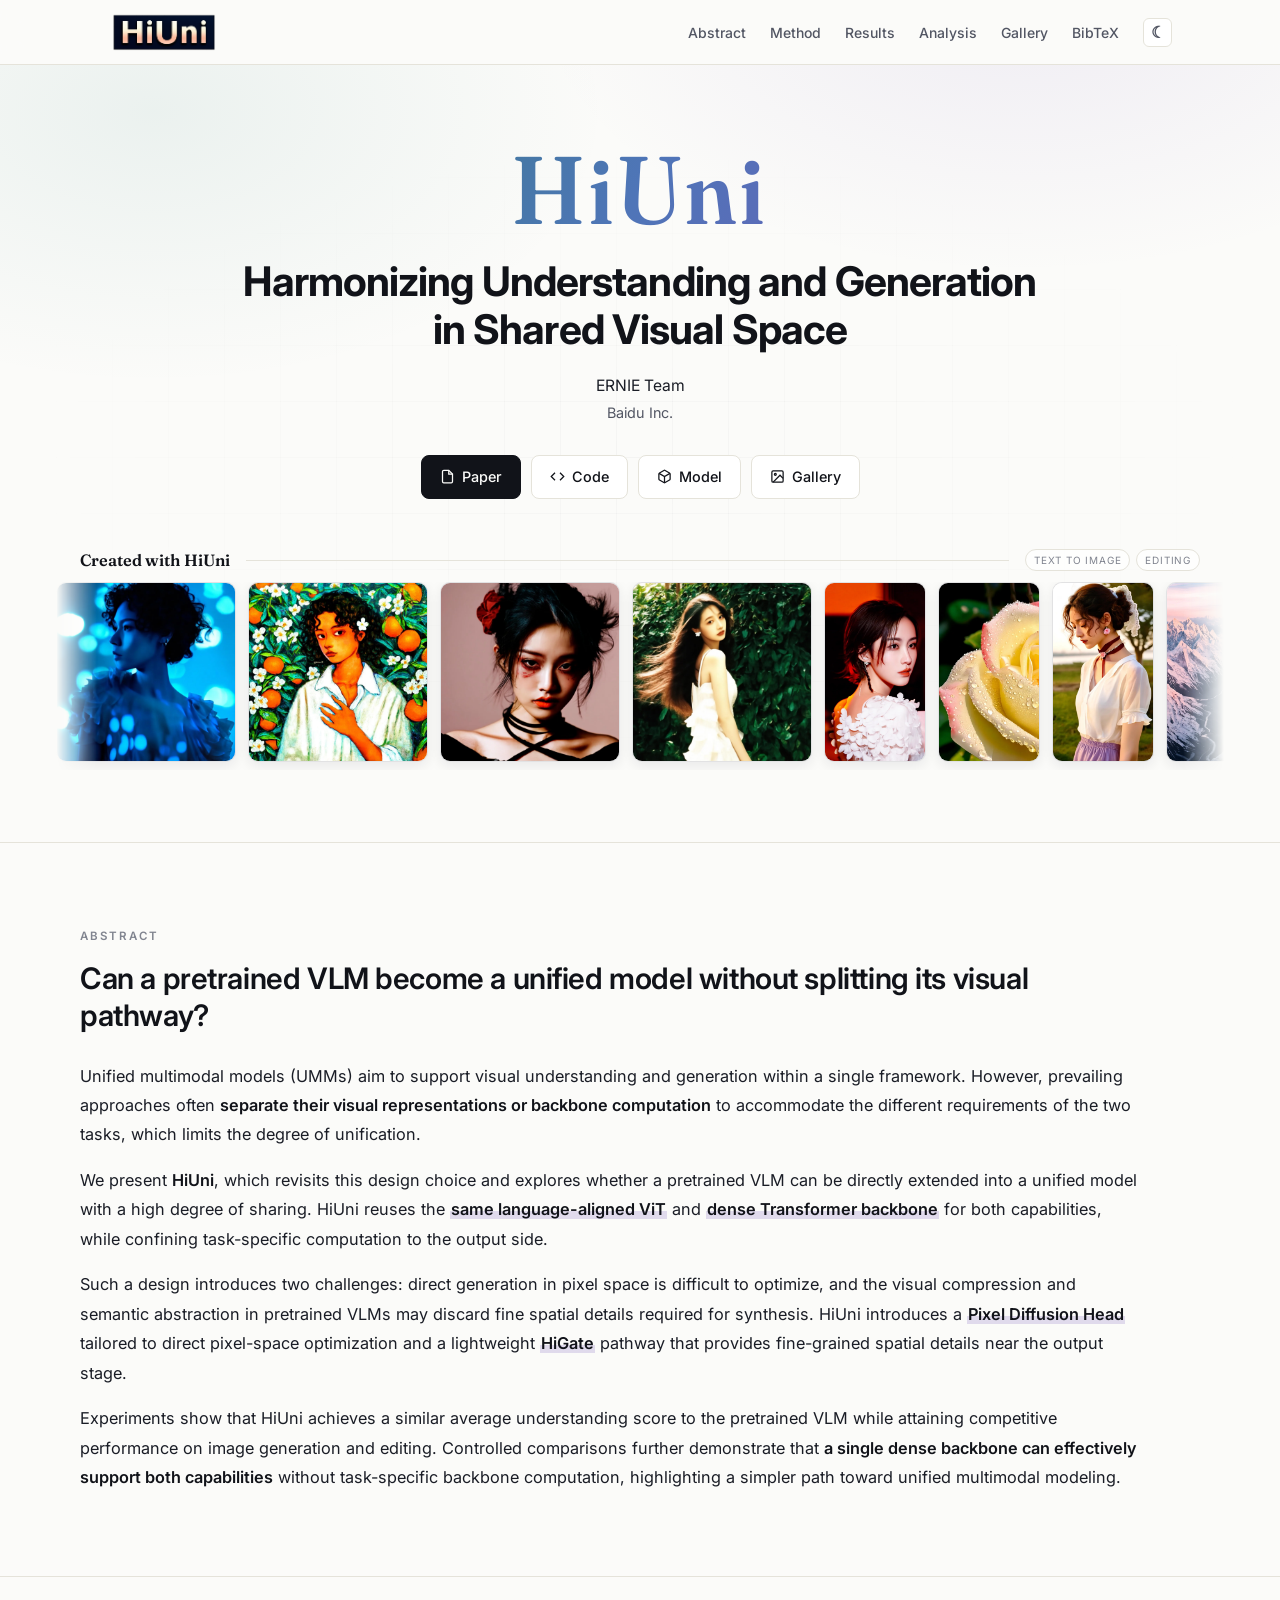
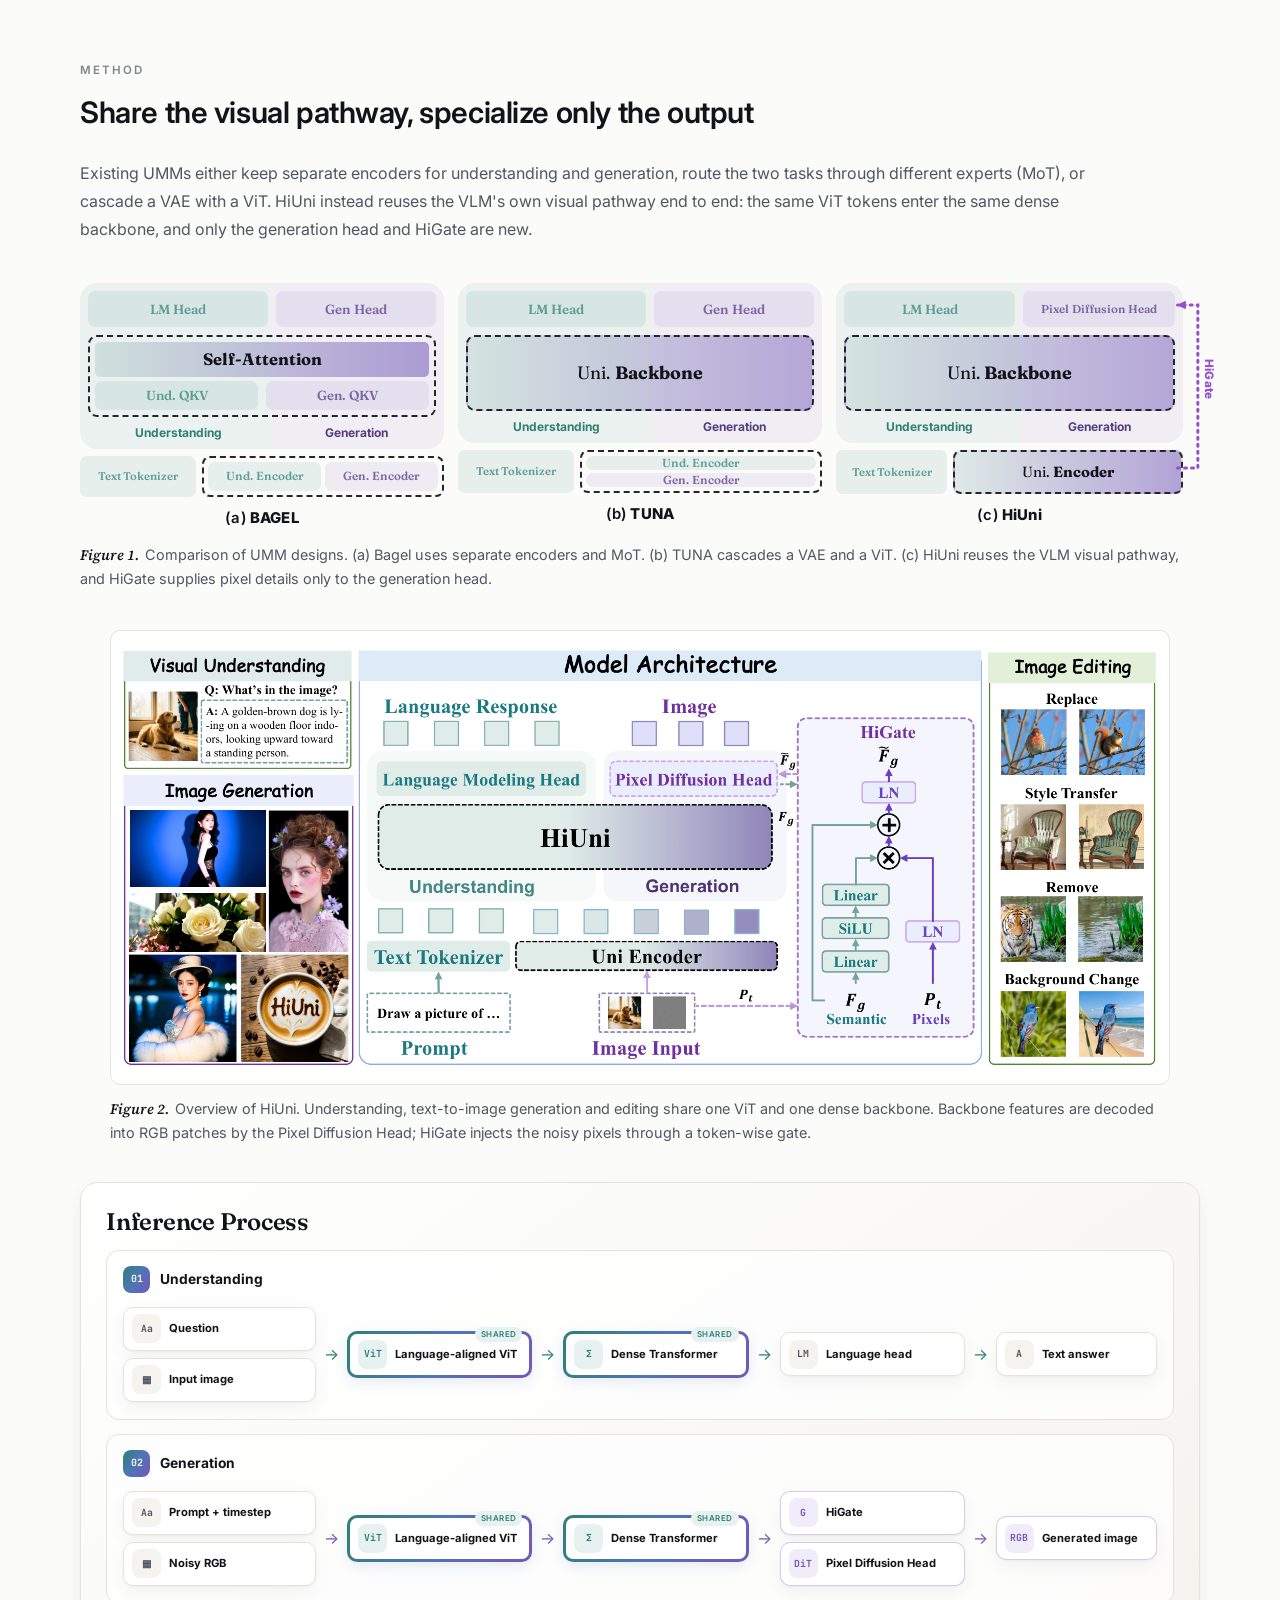
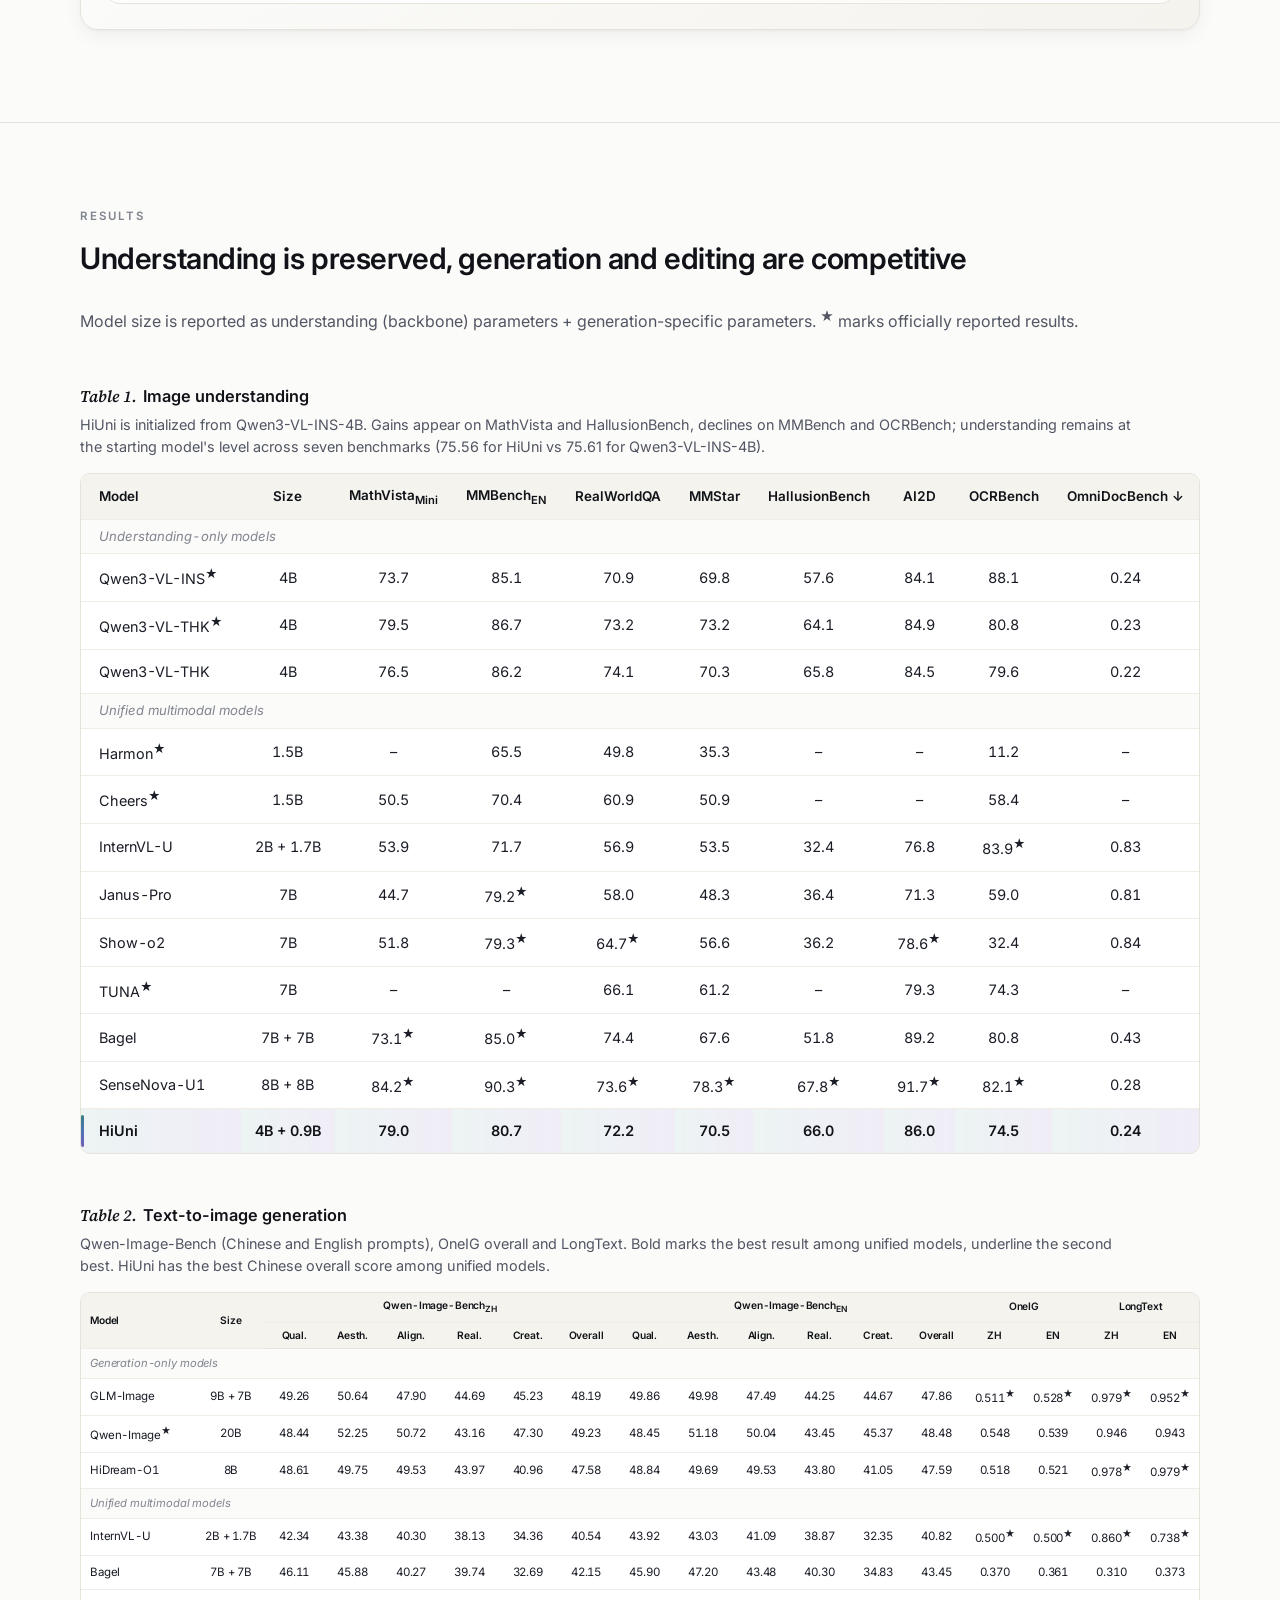
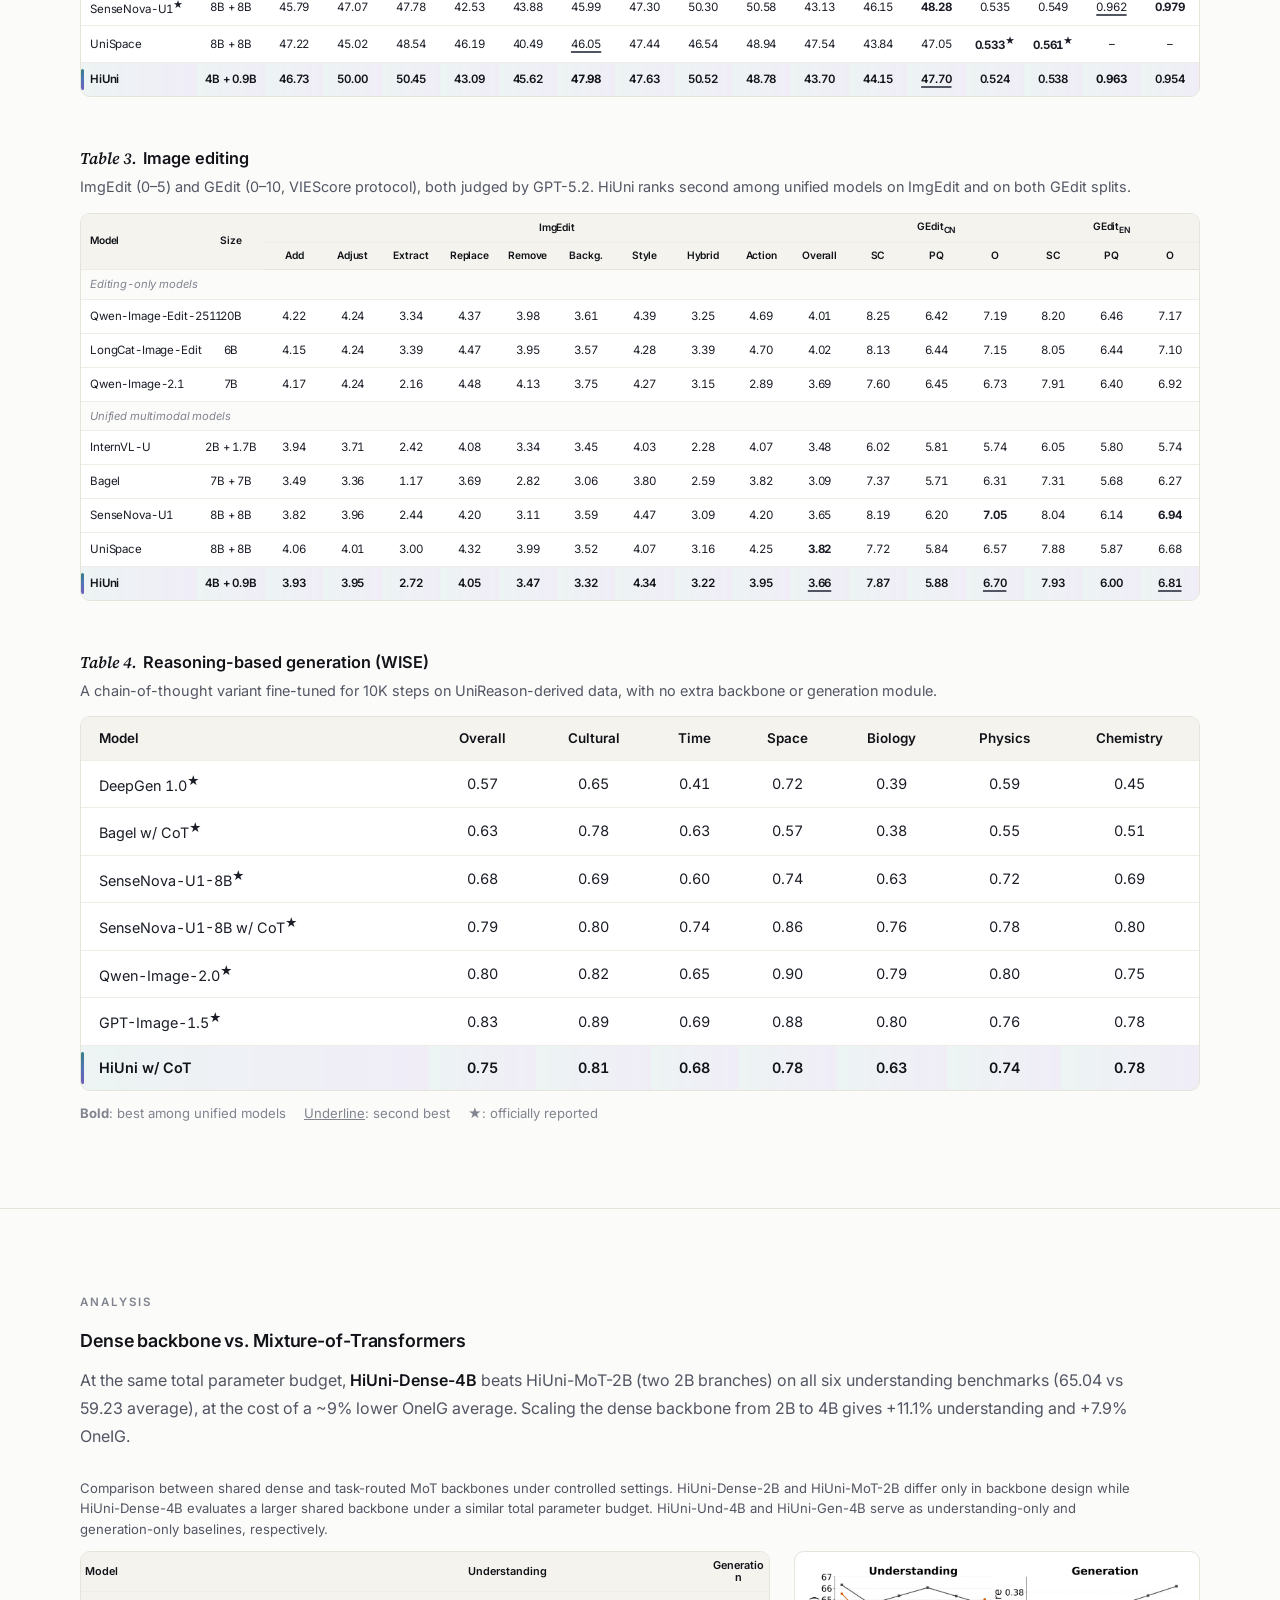
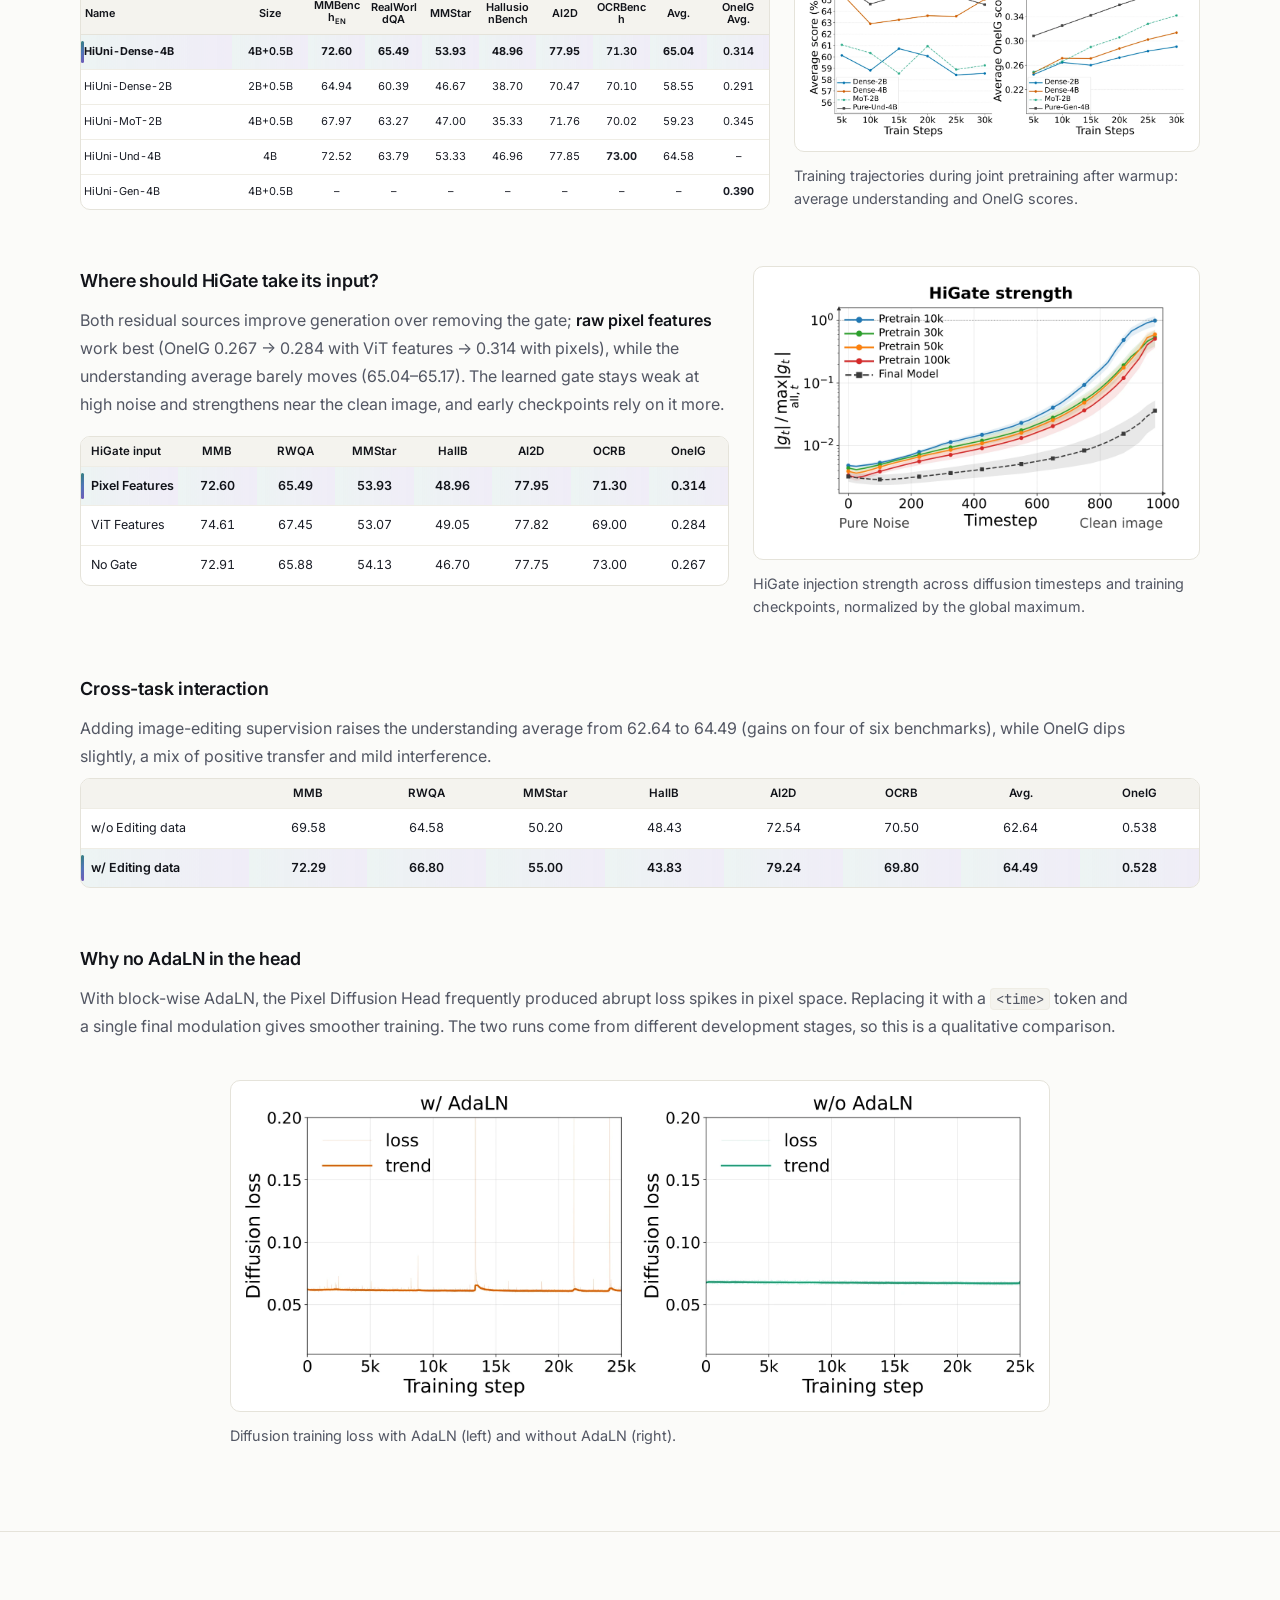
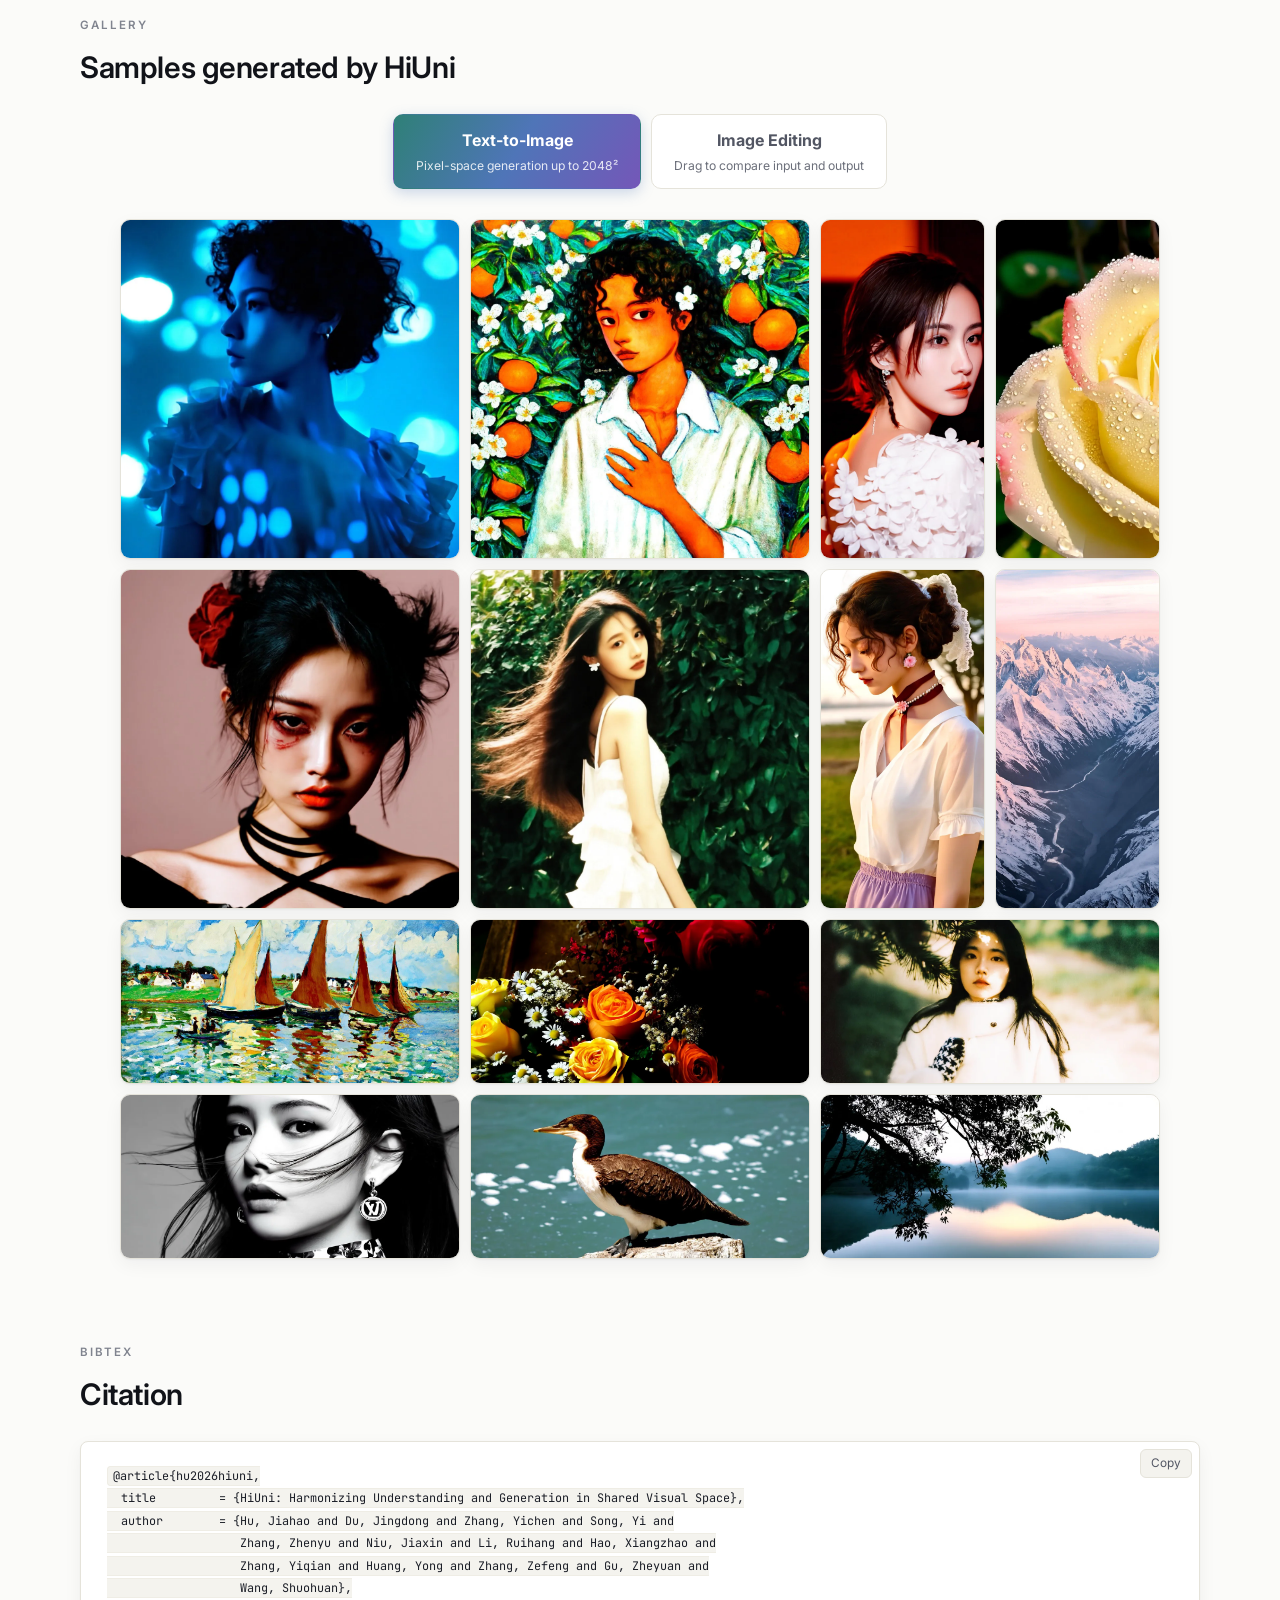
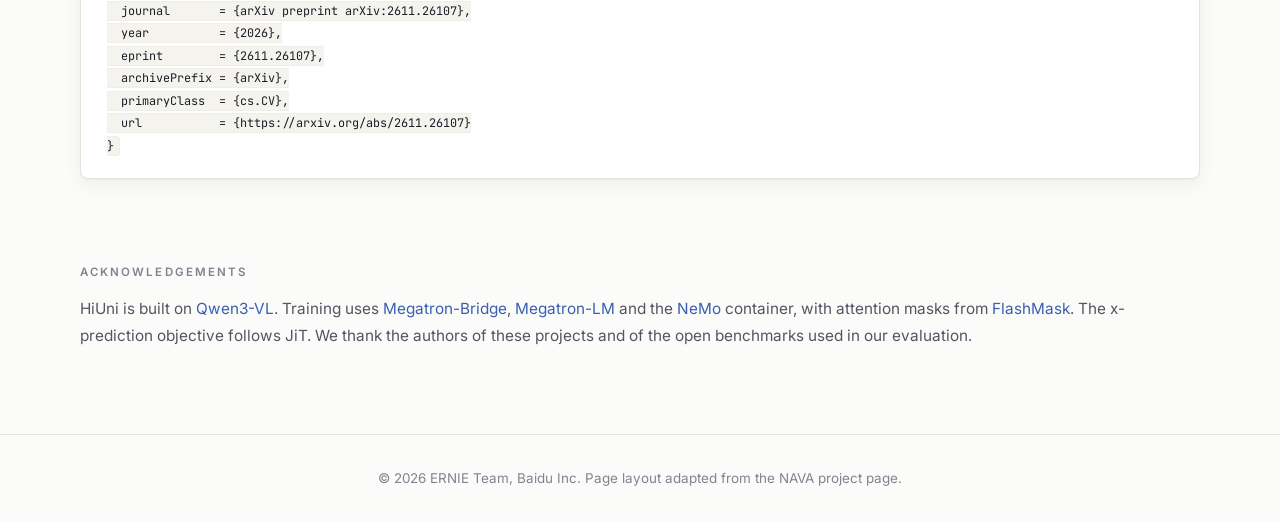
==== commit c1254c19: "Link Hugging Face model release" ====
--- a/docs/index.html
+++ b/docs/index.html
@@ -54,10 +54,9 @@
         <svg viewBox="0 0 24 24" fill="none" stroke="currentColor" stroke-width="2" aria-hidden="true"><polyline points="16 18 22 12 16 6"/><polyline points="8 6 2 12 8 18"/></svg>
         <span>Code</span>
       </a>
-      <!-- TODO: replace href with the Hugging Face model URL -->
-      <a class="btn" href="#" aria-disabled="true">
+      <a class="btn" href="https://huggingface.co/ernie-research/HiUni" target="_blank" rel="noopener noreferrer">
         <svg viewBox="0 0 24 24" fill="none" stroke="currentColor" stroke-width="2" aria-hidden="true"><path d="M21 16V8a2 2 0 0 0-1-1.73l-7-4a2 2 0 0 0-2 0l-7 4A2 2 0 0 0 3 8v8a2 2 0 0 0 1 1.73l7 4a2 2 0 0 0 2 0l7-4A2 2 0 0 0 21 16z"/><polyline points="3.27 6.96 12 12.01 20.73 6.96"/><line x1="12" y1="22.08" x2="12" y2="12"/></svg>
-        <span>Model</span><span class="soon">soon</span>
+        <span>Model</span>
       </a>
       <a class="btn" href="#gallery">
         <svg viewBox="0 0 24 24" fill="none" stroke="currentColor" stroke-width="2" aria-hidden="true"><rect x="3" y="3" width="18" height="18" rx="2"/><circle cx="8.5" cy="8.5" r="1.5"/><polyline points="21 15 16 10 5 21"/></svg>
